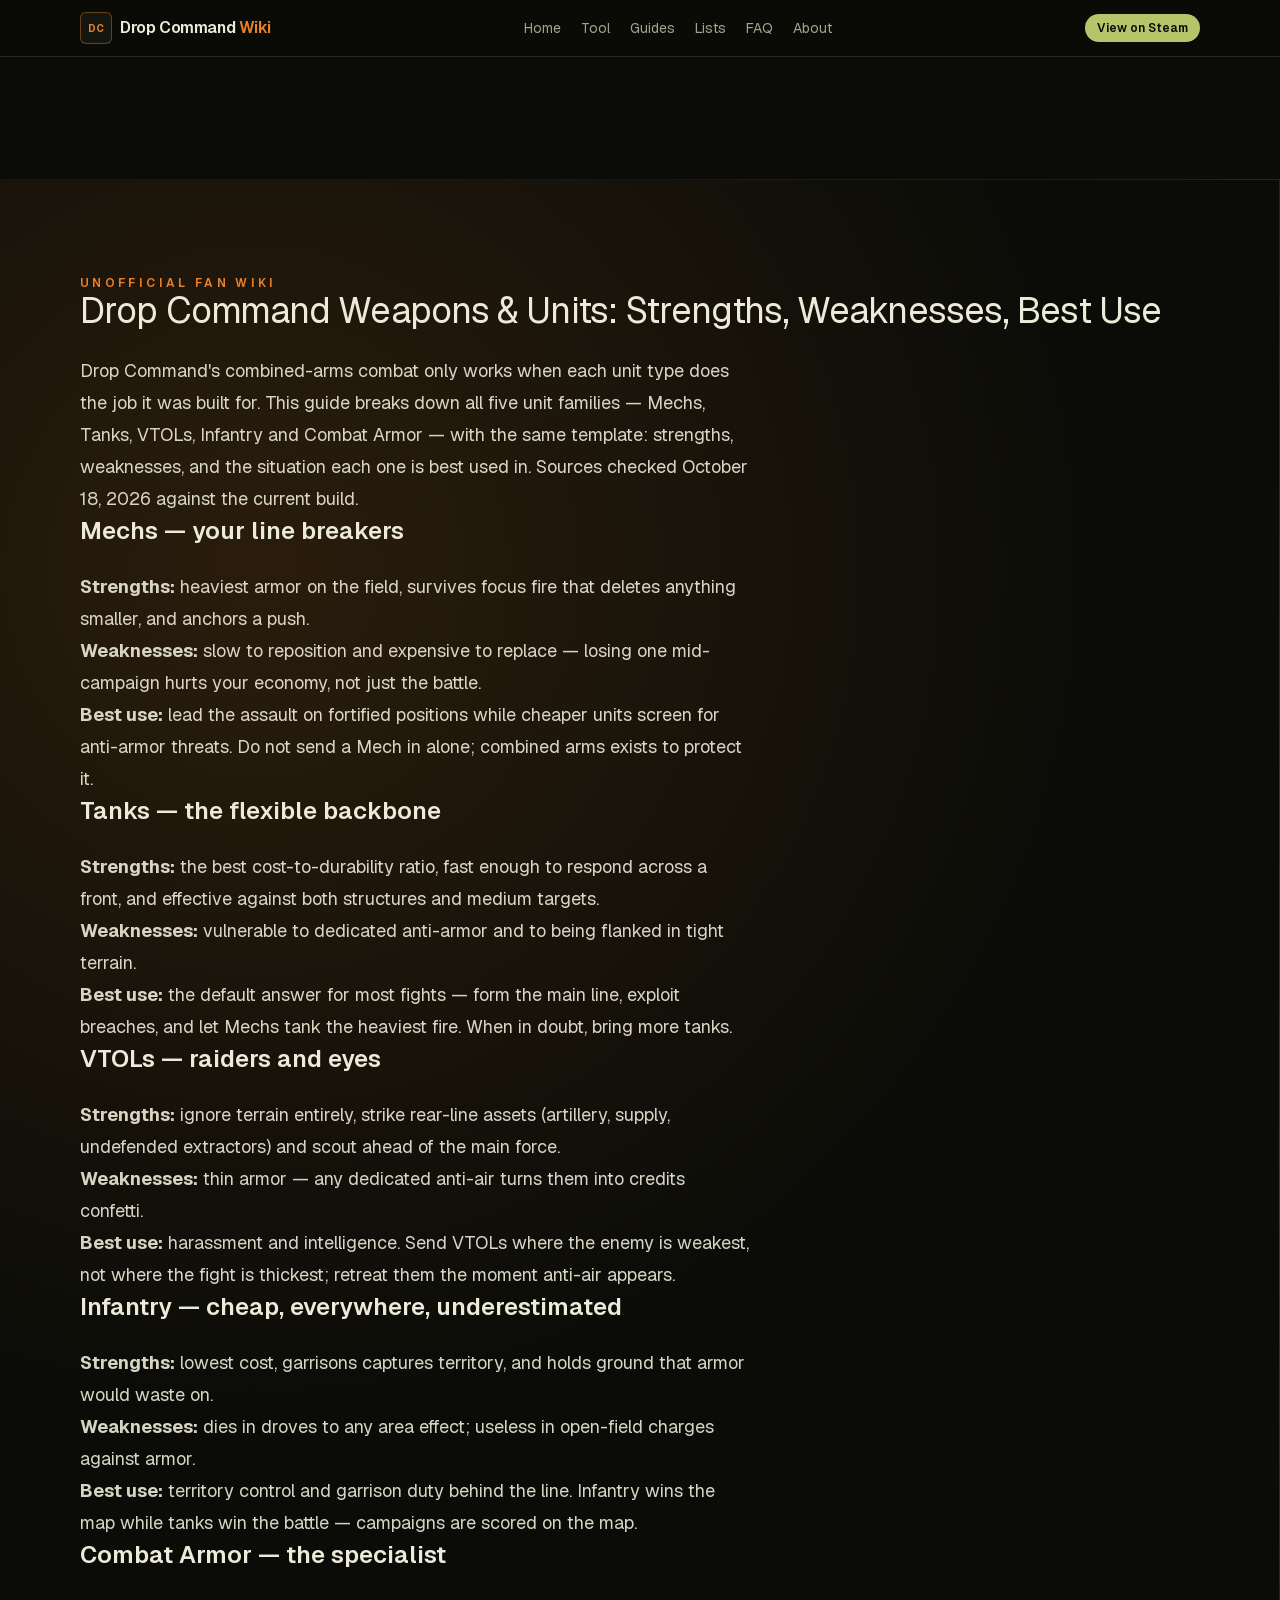
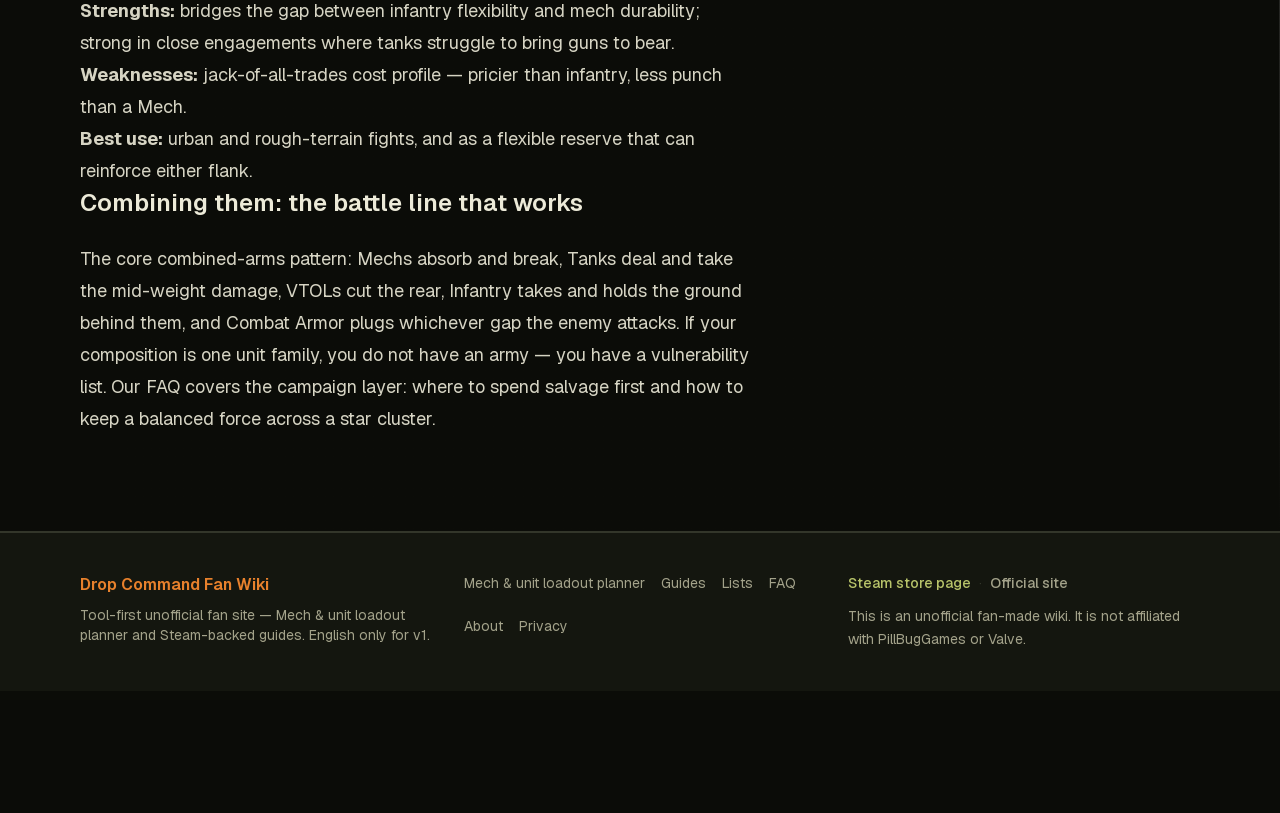
==== weapons/index.html @ bd2534fa "initial: drop-command mirror + weapons page (static)" ====
<!DOCTYPE html><html lang="en" class="h-full"><head><meta charSet="utf-8"/><meta name="viewport" content="width=device-width, initial-scale=1"/><link rel="preload" href="/_next/static/immutable/media/797e433ab948586e-s.p.1v5bejj26fx9h.woff2" as="font" crossorigin="" type="font/woff2"/><link rel="preload" href="/_next/static/immutable/media/caa3a2e1cccd8315-s.p.0zr6hhvz-h9nw.woff2" as="font" crossorigin="" type="font/woff2"/><link rel="preload" as="image" imageSrcSet="/_next/image?url=https%3A%2F%2Fshared.akamai.steamstatic.com%2Fstore_item_assets%2Fsteam%2Fapps%2F1944880%2Fa7492921225a86704117fc20c92f31fae1d875ef%2Fheader.jpg%3Ft%3D1789419360&amp;w=640&amp;q=75 640w, /_next/image?url=https%3A%2F%2Fshared.akamai.steamstatic.com%2Fstore_item_assets%2Fsteam%2Fapps%2F1944880%2Fa7492921225a86704117fc20c92f31fae1d875ef%2Fheader.jpg%3Ft%3D1789419360&amp;w=750&amp;q=75 750w, /_next/image?url=https%3A%2F%2Fshared.akamai.steamstatic.com%2Fstore_item_assets%2Fsteam%2Fapps%2F1944880%2Fa7492921225a86704117fc20c92f31fae1d875ef%2Fheader.jpg%3Ft%3D1789419360&amp;w=828&amp;q=75 828w, /_next/image?url=https%3A%2F%2Fshared.akamai.steamstatic.com%2Fstore_item_assets%2Fsteam%2Fapps%2F1944880%2Fa7492921225a86704117fc20c92f31fae1d875ef%2Fheader.jpg%3Ft%3D1789419360&amp;w=1080&amp;q=75 1080w, /_next/image?url=https%3A%2F%2Fshared.akamai.steamstatic.com%2Fstore_item_assets%2Fsteam%2Fapps%2F1944880%2Fa7492921225a86704117fc20c92f31fae1d875ef%2Fheader.jpg%3Ft%3D1789419360&amp;w=1200&amp;q=75 1200w, /_next/image?url=https%3A%2F%2Fshared.akamai.steamstatic.com%2Fstore_item_assets%2Fsteam%2Fapps%2F1944880%2Fa7492921225a86704117fc20c92f31fae1d875ef%2Fheader.jpg%3Ft%3D1789419360&amp;w=1920&amp;q=75 1920w, /_next/image?url=https%3A%2F%2Fshared.akamai.steamstatic.com%2Fstore_item_assets%2Fsteam%2Fapps%2F1944880%2Fa7492921225a86704117fc20c92f31fae1d875ef%2Fheader.jpg%3Ft%3D1789419360&amp;w=2048&amp;q=75 2048w, /_next/image?url=https%3A%2F%2Fshared.akamai.steamstatic.com%2Fstore_item_assets%2Fsteam%2Fapps%2F1944880%2Fa7492921225a86704117fc20c92f31fae1d875ef%2Fheader.jpg%3Ft%3D1789419360&amp;w=3840&amp;q=75 3840w" imageSizes="100vw"/><link rel="stylesheet" href="/_next/static/immutable/chunks/10unttn1u5t6s.css" data-precedence="next"/><link rel="preload" as="script" fetchPriority="low" href="/_next/static/immutable/chunks/36k8in9a291ok.js"/><script src="/_next/static/immutable/chunks/28fkf9f9btak4.js" async=""></script><script src="/_next/static/immutable/chunks/2z_6esng-0-mp.js" async=""></script><script src="/_next/static/immutable/chunks/3wc_kxht-4htf.js" async=""></script><script src="/_next/static/immutable/chunks/turbopack-399l263l2rpkt.js" async=""></script><script src="/_next/static/immutable/chunks/0tok2wnooz_xr.js" async=""></script><script src="/_next/static/immutable/chunks/41lvw_q2w23gr.js" async=""></script><link rel="preload" href="https://pl31544415.profitableratecpmnetwork.com/8068bdfd83549451b97f00c4b4402707/invoke.js" as="script"/><title>Drop Command Weapons & Units Guide — Strengths, Weaknesses, Best Use</title><meta name="description" content="Every unit type in Drop Command: Mechs, Tanks, VTOLs, Infantry and Combat Armor with strengths, weaknesses, best use, and how to combine them into a battle line."/><meta name="google-site-verification" content="CMEu9ebYVvHXLjZcv2qdXQnGfRRpmemTOIu9TAg2YTc"/><meta property="og:title" content="Drop Command Fan Wiki"/><meta property="og:description" content="Unofficial Drop Command fan tools — Mech &amp; unit loadout planner. English v1."/><meta property="og:url" content="https://drop-command-wiki.vercel.app"/><meta property="og:site_name" content="Drop Command Fan Wiki"/><meta property="og:type" content="website"/><meta name="twitter:card" content="summary"/><meta name="twitter:title" content="Drop Command Fan Wiki"/><meta name="twitter:description" content="Unofficial Drop Command fan tools — Mech &amp; unit loadout planner. English v1."/><link rel="icon" href="/favicon.svg"/><meta name="next-size-adjust" content=""/><script src="/_next/static/immutable/chunks/0c0hxoamwjsbw.js" noModule=""></script></head><body class="geist_a71539c9-module__T19VSG__variable geist_mono_8d43a2aa-module__8Li5zG__variable flex min-h-full flex-col antialiased"><div hidden=""><!--$--><!--/$--></div><header class="sticky top-0 z-40 border-b border-line/80 bg-background/85 backdrop-blur-md"><div class="mx-auto flex max-w-6xl items-center justify-between gap-3 px-4 py-3"><a class="flex items-center gap-2 text-foreground hover:text-signal" href="/"><span class="flex h-8 w-8 items-center justify-center rounded-md border border-signal/40 bg-panel text-[10px] font-bold text-signal">DC</span><span class="font-semibold tracking-tight">Drop Command <span class="text-signal">Wiki</span></span></a><nav class="hidden items-center gap-5 text-sm lg:flex"><a class="text-muted hover:text-signal" href="/">Home</a><a class="text-muted hover:text-signal" href="/tools/mech-unit-loadout">Tool</a><a class="text-muted hover:text-signal" href="/guides/getting-started">Guides</a><a class="text-muted hover:text-signal" href="/lists/unit-types">Lists</a><a class="text-muted hover:text-signal" href="/faq">FAQ</a><a class="text-muted hover:text-signal" href="/about">About</a></nav><div class="flex items-center gap-3"><a href="https://store.steampowered.com/app/1944880/" class="hidden rounded-full bg-accent px-3 py-1.5 text-xs font-semibold text-background hover:brightness-110 sm:inline-block" target="_blank" rel="noopener noreferrer">View on Steam</a><details class="relative lg:hidden"><summary class="cursor-pointer list-none rounded border border-line px-2 py-1 text-xs text-muted">Menu</summary><div class="absolute right-0 mt-2 w-52 rounded-lg border border-line bg-panel p-2 shadow-xl"><a class="block rounded px-2 py-1.5 text-sm text-foreground hover:bg-panel-2" href="/">Home</a><a class="block rounded px-2 py-1.5 text-sm text-foreground hover:bg-panel-2" href="/tools/mech-unit-loadout">Tool</a><a class="block rounded px-2 py-1.5 text-sm text-foreground hover:bg-panel-2" href="/guides/getting-started">Guides</a><a class="block rounded px-2 py-1.5 text-sm text-foreground hover:bg-panel-2" href="/lists/unit-types">Lists</a><a class="block rounded px-2 py-1.5 text-sm text-foreground hover:bg-panel-2" href="/faq">FAQ</a><a class="block rounded px-2 py-1.5 text-sm text-foreground hover:bg-panel-2" href="/about">About</a><a href="https://store.steampowered.com/app/1944880/" class="mt-1 block rounded px-2 py-1.5 text-sm text-signal" target="_blank" rel="noopener noreferrer">View on Steam</a></div></details></div></div></header>
<div id="container-8068bdfd83549451b97f00c4b4402707" aria-label="Advertisement" style="min-height:90px;margin:16px auto;max-width:728px"></div>
<script async data-cfasync="false" src="https://pl31544415.profitableratecpmnetwork.com/8068bdfd83549451b97f00c4b4402707/invoke.js"></script><main class="flex-1"><div><section class="relative overflow-hidden border-b border-line"><div class="pointer-events-none absolute inset-0" aria-hidden="true"><img alt="" decoding="async" data-nimg="fill" class="object-cover object-center opacity-45" style="position:absolute;height:100%;width:100%;left:0;top:0;right:0;bottom:0;color:transparent" sizes="100vw" srcSet="/_next/image?url=https%3A%2F%2Fshared.akamai.steamstatic.com%2Fstore_item_assets%2Fsteam%2Fapps%2F1944880%2Fa7492921225a86704117fc20c92f31fae1d875ef%2Fheader.jpg%3Ft%3D1789419360&amp;w=640&amp;q=75 640w, /_next/image?url=https%3A%2F%2Fshared.akamai.steamstatic.com%2Fstore_item_assets%2Fsteam%2Fapps%2F1944880%2Fa7492921225a86704117fc20c92f31fae1d875ef%2Fheader.jpg%3Ft%3D1789419360&amp;w=750&amp;q=75 750w, /_next/image?url=https%3A%2F%2Fshared.akamai.steamstatic.com%2Fstore_item_assets%2Fsteam%2Fapps%2F1944880%2Fa7492921225a86704117fc20c92f31fae1d875ef%2Fheader.jpg%3Ft%3D1789419360&amp;w=828&amp;q=75 828w, /_next/image?url=https%3A%2F%2Fshared.akamai.steamstatic.com%2Fstore_item_assets%2Fsteam%2Fapps%2F1944880%2Fa7492921225a86704117fc20c92f31fae1d875ef%2Fheader.jpg%3Ft%3D1789419360&amp;w=1080&amp;q=75 1080w, /_next/image?url=https%3A%2F%2Fshared.akamai.steamstatic.com%2Fstore_item_assets%2Fsteam%2Fapps%2F1944880%2Fa7492921225a86704117fc20c92f31fae1d875ef%2Fheader.jpg%3Ft%3D1789419360&amp;w=1200&amp;q=75 1200w, /_next/image?url=https%3A%2F%2Fshared.akamai.steamstatic.com%2Fstore_item_assets%2Fsteam%2Fapps%2F1944880%2Fa7492921225a86704117fc20c92f31fae1d875ef%2Fheader.jpg%3Ft%3D1789419360&amp;w=1920&amp;q=75 1920w, /_next/image?url=https%3A%2F%2Fshared.akamai.steamstatic.com%2Fstore_item_assets%2Fsteam%2Fapps%2F1944880%2Fa7492921225a86704117fc20c92f31fae1d875ef%2Fheader.jpg%3Ft%3D1789419360&amp;w=2048&amp;q=75 2048w, /_next/image?url=https%3A%2F%2Fshared.akamai.steamstatic.com%2Fstore_item_assets%2Fsteam%2Fapps%2F1944880%2Fa7492921225a86704117fc20c92f31fae1d875ef%2Fheader.jpg%3Ft%3D1789419360&amp;w=3840&amp;q=75 3840w" src="/_next/image?url=https%3A%2F%2Fshared.akamai.steamstatic.com%2Fstore_item_assets%2Fsteam%2Fapps%2F1944880%2Fa7492921225a86704117fc20c92f31fae1d875ef%2Fheader.jpg%3Ft%3D1789419360&amp;w=3840&amp;q=75"/><div class="absolute inset-0 bg-gradient-to-r from-background via-background/85 to-background/40"></div><div class="absolute inset-0 bg-gradient-to-t from-background via-transparent to-background/50"></div><div class="absolute inset-0 bg-[radial-gradient(circle_at_20%_20%,rgba(232,129,44,0.14),transparent_45%)]"></div></div><div class="relative mx-auto max-w-6xl px-4 py-16 sm:py-24"><p class="text-xs font-semibold uppercase tracking-[0.28em] text-signal">Unofficial fan wiki</p><h1 class="text-4xl font-extrabold tracking-tight text-foreground sm:text-5xl">Drop Command Weapons & Units: Strengths, Weaknesses, Best Use</h1>
<p class="mt-6 max-w-2xl text-lg leading-8 text-foreground/90">Drop Command's combined-arms combat only works when each unit type does the job it was built for. This guide breaks down all five unit families — Mechs, Tanks, VTOLs, Infantry and Combat Armor — with the same template: strengths, weaknesses, and the situation each one is best used in. Sources checked October 18, 2026 against the current build.</p>

<h2 class="text-2xl font-semibold">Mechs — your line breakers</h2>
<p class="mt-6 max-w-2xl text-lg leading-8 text-foreground/90"><strong>Strengths:</strong> heaviest armor on the field, survives focus fire that deletes anything smaller, and anchors a push.<br/><strong>Weaknesses:</strong> slow to reposition and expensive to replace — losing one mid-campaign hurts your economy, not just the battle.<br/><strong>Best use:</strong> lead the assault on fortified positions while cheaper units screen for anti-armor threats. Do not send a Mech in alone; combined arms exists to protect it.</p>

<h2 class="text-2xl font-semibold">Tanks — the flexible backbone</h2>
<p class="mt-6 max-w-2xl text-lg leading-8 text-foreground/90"><strong>Strengths:</strong> the best cost-to-durability ratio, fast enough to respond across a front, and effective against both structures and medium targets.<br/><strong>Weaknesses:</strong> vulnerable to dedicated anti-armor and to being flanked in tight terrain.<br/><strong>Best use:</strong> the default answer for most fights — form the main line, exploit breaches, and let Mechs tank the heaviest fire. When in doubt, bring more tanks.</p>

<h2 class="text-2xl font-semibold">VTOLs — raiders and eyes</h2>
<p class="mt-6 max-w-2xl text-lg leading-8 text-foreground/90"><strong>Strengths:</strong> ignore terrain entirely, strike rear-line assets (artillery, supply, undefended extractors) and scout ahead of the main force.<br/><strong>Weaknesses:</strong> thin armor — any dedicated anti-air turns them into credits confetti.<br/><strong>Best use:</strong> harassment and intelligence. Send VTOLs where the enemy is weakest, not where the fight is thickest; retreat them the moment anti-air appears.</p>

<h2 class="text-2xl font-semibold">Infantry — cheap, everywhere, underestimated</h2>
<p class="mt-6 max-w-2xl text-lg leading-8 text-foreground/90"><strong>Strengths:</strong> lowest cost, garrisons captures territory, and holds ground that armor would waste on.<br/><strong>Weaknesses:</strong> dies in droves to any area effect; useless in open-field charges against armor.<br/><strong>Best use:</strong> territory control and garrison duty behind the line. Infantry wins the map while tanks win the battle — campaigns are scored on the map.</p>

<h2 class="text-2xl font-semibold">Combat Armor — the specialist</h2>
<p class="mt-6 max-w-2xl text-lg leading-8 text-foreground/90"><strong>Strengths:</strong> bridges the gap between infantry flexibility and mech durability; strong in close engagements where tanks struggle to bring guns to bear.<br/><strong>Weaknesses:</strong> jack-of-all-trades cost profile — pricier than infantry, less punch than a Mech.<br/><strong>Best use:</strong> urban and rough-terrain fights, and as a flexible reserve that can reinforce either flank.</p>

<h2 class="text-2xl font-semibold">Combining them: the battle line that works</h2>
<p class="mt-6 max-w-2xl text-lg leading-8 text-foreground/90">The core combined-arms pattern: Mechs absorb and break, Tanks deal and take the mid-weight damage, VTOLs cut the rear, Infantry takes and holds the ground behind them, and Combat Armor plugs whichever gap the enemy attacks. If your composition is one unit family, you do not have an army — you have a vulnerability list. Our <a href="/faq.html" class="underline">FAQ</a> covers the campaign layer: where to spend salvage first and how to keep a balanced force across a star cluster.</p></main><footer class="mt-auto border-t border-line bg-panel"><div class="mx-auto grid max-w-6xl gap-8 px-4 py-10 md:grid-cols-3"><div><p class="font-semibold text-signal">Drop Command Fan Wiki</p><p class="mt-2 text-sm text-muted">Tool-first unofficial fan site — Mech &amp; unit loadout planner and Steam-backed guides. English only for v1.</p></div><nav class="flex flex-wrap gap-x-4 gap-y-2 text-sm"><a class="text-muted hover:text-signal" href="/tools/mech-unit-loadout">Mech &amp; unit loadout planner</a><a class="text-muted hover:text-signal" href="/guides/getting-started">Guides</a><a class="text-muted hover:text-signal" href="/lists/unit-types">Lists</a><a class="text-muted hover:text-signal" href="/faq">FAQ</a><a class="text-muted hover:text-signal" href="/about">About</a><a class="text-muted hover:text-signal" href="/privacy">Privacy</a></nav><div class="text-sm text-muted"><a href="https://store.steampowered.com/app/1944880/" class="font-medium text-accent hover:brightness-110" target="_blank" rel="noopener noreferrer">Steam store page</a><span class="mx-2 text-line">·</span><a href="https://store.steampowered.com/app/1944880/" class="font-medium text-muted hover:text-signal" target="_blank" rel="noopener noreferrer">Official site</a><p class="mt-3 leading-relaxed">This is an unofficial fan-made wiki. It is not affiliated with PillBugGames or Valve.</p></div></div></footer><p class="sr-only">This is an unofficial fan-made wiki. It is not affiliated with PillBugGames or Valve.</p><script src="/_next/static/immutable/chunks/36k8in9a291ok.js" id="_R_" async=""></script><script>(self.__next_f=self.__next_f||[]).push([0])</script><script>self.__next_f.push([1,"1:\"$Sreact.fragment\"
2:I[22016,[\"/_next/static/immutable/chunks/0tok2wnooz_xr.js\",\"/_next/static/immutable/chunks/41lvw_q2w23gr.js\"],\"\"]
3:I[39756,[\"/_next/static/immutable/chunks/0tok2wnooz_xr.js\"],\"default\"]
4:I[37457,[\"/_next/static/immutable/chunks/0tok2wnooz_xr.js\"],\"default\"]
a:I[68027,[\"/_next/static/immutable/chunks/0tok2wnooz_xr.js\"],\"default\",1]
:HL[\"/_next/static/immutable/chunks/10unttn1u5t6s.css\",\"style\"]
:HL[\"/_next/static/immutable/media/797e433ab948586e-s.p.1v5bejj26fx9h.woff2\",\"font\",{\"crossOrigin\":\"\",\"type\":\"font/woff2\"}]
:HL[\"/_next/static/immutable/media/caa3a2e1cccd8315-s.p.0zr6hhvz-h9nw.woff2\",\"font\",{\"crossOrigin\":\"\",\"type\":\"font/woff2\"}]
0:{\"P\":null,\"c\":[\"\",\"\"],\"q\":\"\",\"i\":false,\"f\":[[[\"\",{\"children\":[\"__PAGE__\",{},\"$undefined\",\"$undefined\",4608]},\"$undefined\",\"$undefined\",4624],[[\"$\",\"$1\",\"c\",{\"children\":[[[\"$\",\"link\",\"0\",{\"rel\":\"stylesheet\",\"href\":\"/_next/static/immutable/chunks/10unttn1u5t6s.css\",\"precedence\":\"next\",\"crossOrigin\":\"$undefined\",\"nonce\":\"$undefined\"}],[\"$\",\"script\",\"script-0\",{\"src\":\"/_next/static/immutable/chunks/0tok2wnooz_xr.js\",\"async\":true,\"nonce\":\"$undefined\"}]],[\"$\",\"html\",null,{\"lang\":\"en\",\"suppressHydrationWarning\":true,\"className\":\"h-full\",\"children\":[\"$\",\"body\",null,{\"className\":\"geist_a71539c9-module__T19VSG__variable geist_mono_8d43a2aa-module__8Li5zG__variable flex min-h-full flex-col antialiased\",\"children\":[[\"$\",\"header\",null,{\"className\":\"sticky top-0 z-40 border-b border-line/80 bg-background/85 backdrop-blur-md\",\"children\":[\"$\",\"div\",null,{\"className\":\"mx-auto flex max-w-6xl items-center justify-between gap-3 px-4 py-3\",\"children\":[[\"$\",\"$L2\",null,{\"href\":\"/\",\"className\":\"flex items-center gap-2 text-foreground hover:text-signal\",\"children\":[[\"$\",\"span\",null,{\"className\":\"flex h-8 w-8 items-center justify-center rounded-md border border-signal/40 bg-panel text-[10px] font-bold text-signal\",\"children\":\"DC\"}],[\"$\",\"span\",null,{\"className\":\"font-semibold tracking-tight\",\"children\":[\"Drop Command \",[\"$\",\"span\",null,{\"className\":\"text-signal\",\"children\":\"Wiki\"}]]}]]}],[\"$\",\"nav\",null,{\"className\":\"hidden items-center gap-5 text-sm lg:flex\",\"children\":[[\"$\",\"$L2\",\"/\",{\"href\":\"/\",\"className\":\"text-muted hover:text-signal\",\"children\":\"Home\"}],[\"$\",\"$L2\",\"/tools/mech-unit-loadout\",{\"href\":\"/tools/mech-unit-loadout\",\"className\":\"text-muted hover:text-signal\",\"children\":\"Tool\"}],[\"$\",\"$L2\",\"/guides/getting-started\",{\"href\":\"/guides/getting-started\",\"className\":\"text-muted hover:text-signal\",\"children\":\"Guides\"}],[\"$\",\"$L2\",\"/lists/unit-types\",{\"href\":\"/lists/unit-types\",\"className\":\"text-muted hover:text-signal\",\"children\":\"Lists\"}],[\"$\",\"$L2\",\"/faq\",{\"href\":\"/faq\",\"className\":\"text-muted hover:text-signal\",\"children\":\"FAQ\"}],[\"$\",\"$L2\",\"/about\",{\"href\":\"/about\",\"className\":\"text-muted hover:text-signal\",\"children\":\"About\"}]]}],[\"$\",\"div\",null,{\"className\":\"flex items-center gap-3\",\"children\":[[\"$\",\"a\",null,{\"href\":\"https://store.steampowered.com/app/1944880/\",\"className\":\"hidden rounded-full bg-accent px-3 py-1.5 text-xs font-semibold text-background hover:brightness-110 sm:inline-block\",\"target\":\"_blank\",\"rel\":\"noopener noreferrer\",\"children\":\"View on Steam\"}],[\"$\",\"details\",null,{\"className\":\"relative lg:hidden\",\"children\":[[\"$\",\"summary\",null,{\"className\":\"cursor-pointer list-none rounded border border-line px-2 py-1 text-xs text-muted\",\"children\":\"Menu\"}],[\"$\",\"div\",null,{\"className\":\"absolute right-0 mt-2 w-52 rounded-lg border border-line bg-panel p-2 shadow-xl\",\"children\":[[[\"$\",\"$L2\",\"/\",{\"href\":\"/\",\"className\":\"block rounded px-2 py-1.5 text-sm text-foreground hover:bg-panel-2\",\"children\":\"Home\"}],[\"$\",\"$L2\",\"/tools/mech-unit-loadout\",{\"href\":\"/tools/mech-unit-loadout\",\"className\":\"block rounded px-2 py-1.5 text-sm text-foreground hover:bg-panel-2\",\"children\":\"Tool\"}],[\"$\",\"$L2\",\"/guides/getting-started\",{\"href\":\"/guides/getting-started\",\"className\":\"block rounded px-2 py-1.5 text-sm text-foreground hover:bg-panel-2\",\"children\":\"Guides\"}],[\"$\",\"$L2\",\"/lists/unit-types\",{\"href\":\"/lists/unit-types\",\"className\":\"block rounded px-2 py-1.5 text-sm text-foreground hover:bg-panel-2\",\"children\":\"Lists\"}],[\"$\",\"$L2\",\"/faq\",{\"href\":\"/faq\",\"className\":\"block rounded px-2 py-1.5 text-sm text-foreground hover:bg-panel-2\",\"children\":\"FAQ\"}],[\"$\",\"$L2\",\"/about\",{\"href\":\"/about\",\"className\":\"block rounded px-2 py-1.5 text-sm text-foreground hover:bg-panel-2\",\"children\":\"About\"}]],[\"$\",\"a\",null,{\"href\":\"https://store.steampowered.com/app/1944880/\",\"className\":\"mt-1 block rounded px-2 py-1.5 text-sm text-signal\",\"target\":\"_blank\",\"rel\":\"noopener noreferrer\",\"children\":\"View on Steam\"}]]}]]}]]}]]}]}],[\"$\",\"main\",null,{\"className\":\"flex-1\",\"children\":[\"$\",\"$L3\",null,{\"parallelRouterKey\":\"children\",\"error\":\"$undefined\",\"errorStyles\":\"$undefined\",\"errorScripts\":\"$undefined\",\"template\":[\"$\",\"$L4\",null,{}],\"templateStyles\":\"$undefined\",\"templateScripts\":\"$undefined\",\"notFound\":[[[\"$\",\"title\",null,{\"children\":\"404: This page could not be found.\"}],[\"$\",\"div\",null,{\"style\":{\"fontFamily\":\"system-ui,\\"Segoe UI\\",Roboto,Helvetica,Arial,sans-serif,\\"Apple Color Emoji\\",\\"Segoe UI Emoji\\"\",\"height\":\"100vh\",\"textAlign\":\"center\",\"display\":\"flex\",\"flexDirection\":\"column\",\"alignItems\":\"center\",\"justifyContent\":\"center\"},\"children\":\"$L5\"}]],[]],\"forbidden\":\"$undefined\",\"unauthorized\":\"$undefined\"}]}],\"$L6\",\"$L7\"]}]}]]}],{\"children\":[\"$L8\",{},null,false,null]},null,false,null],\"$L9\",false]],\"m\":\"$undefined\",\"G\":[\"$a\",[\"$Lb\"]],\"S\":true,\"h\":null,\"r\":\"$undefined\",\"s\":\"$undefined\",\"a\":\"$undefined\",\"l\":\"$undefined\",\"p\":\"$undefined\",\"d\":\"$undefined\",\"b\":\"c3e0gd_QromzbcbpCqOkg\"}
c:I[5500,[\"/_next/static/immutable/chunks/0tok2wnooz_xr.js\",\"/_next/static/immutable/chunks/41lvw_q2w23gr.js\"],\"Image\"]
14:I[97367,[\"/_next/static/immutable/chunks/0tok2wnooz_xr.js\"],\"ViewportBoundary\"]
16:I[97367,[\"/_next/static/immutable/chunks/0tok2wnooz_xr.js\"],\"MetadataBoundary\"]
17:\"$Sreact.suspense\"
5:[\"$\",\"div\",null,{\"children\":[[\"$\",\"style\",null,{\"dangerouslySetInnerHTML\":{\"__html\":\"body{color:#000;background:#fff;margin:0}.next-error-h1{border-right:1px solid rgba(0,0,0,.3)}@media (prefers-color-scheme:dark){body{color:#fff;background:#000}.next-error-h1{border-right:1px solid rgba(255,255,255,.3)}}\"}}],[\"$\",\"h1\",null,{\"className\":\"next-error-h1\",\"style\":{\"display\":\"inline-block\",\"margin\":\"0 20px 0 0\",\"padding\":\"0 23px 0 0\",\"fontSize\":24,\"fontWeight\":500,\"verticalAlign\":\"top\",\"lineHeight\":\"49px\"},\"children\":404}],[\"$\",\"div\",null,{\"style\":{\"display\":\"inline-block\"},\"children\":[\"$\",\"h2\",null,{\"style\":{\"fontSize\":14,\"fontWeight\":400,\"lineHeight\":\"49px\",\"margin\":0},\"children\":\"This page could not be found.\"}]}]]}]
6:[\"$\",\"footer\",null,{\"className\":\"mt-auto border-t border-line bg-panel\",\"children\":[\"$\",\"div\",null,{\"className\":\"mx-auto grid max-w-6xl gap-8 px-4 py-10 md:grid-cols-3\",\"children\":[[\"$\",\"div\",null,{\"children\":[[\"$\",\"p\",null,{\"className\":\"font-semibold text-signal\",\"children\":\"Drop Command Fan Wiki\"}],[\"$\",\"p\",null,{\"className\":\"mt-2 text-sm text-muted\",\"children\":\"Tool-first unofficial fan site — Mech & unit loadout planner and Steam-backed guides. English only for v1.\"}]]}],[\"$\",\"nav\",null,{\"className\":\"flex flex-wrap gap-x-4 gap-y-2 text-sm\",\"children\":[[\"$\",\"$L2\",\"/tools/mech-unit-loadout\",{\"href\":\"/tools/mech-unit-loadout\",\"className\":\"text-muted hover:text-signal\",\"children\":\"Mech & unit loadout planner\"}],[\"$\",\"$L2\",\"/guides/getting-started\",{\"href\":\"/guides/getting-started\",\"className\":\"text-muted hover:text-signal\",\"children\":\"Guides\"}],[\"$\",\"$L2\",\"/lists/unit-types\",{\"href\":\"/lists/unit-types\",\"className\":\"text-muted hover:text-signal\",\"children\":\"Lists\"}],[\"$\",\"$L2\",\"/faq\",{\"href\":\"/faq\",\"className\":\"text-muted hover:text-signal\",\"children\":\"FAQ\"}],[\"$\",\"$L2\",\"/about\",{\"href\":\"/about\",\"className\":\"text-muted hover:text-signal\",\"children\":\"About\"}],[\"$\",\"$L2\",\"/privacy\",{\"href\":\"/privacy\",\"className\":\"text-muted hover:text-signal\",\"children\":\"Privacy\"}]]}],[\"$\",\"div\",null,{\"className\":\"text-sm text-muted\",\"children\":[[\"$\",\"a\",null,{\"href\":\"https://store.steampowered.com/app/1944880/\",\"className\":\"font-medium text-accent hover:brightness-110\",\"target\":\"_blank\",\"rel\":\"noopener noreferrer\",\"children\":\"Steam store page\"}],[\"$\",\"span\",null,{\"className\":\"mx-2 text-line\",\"children\":\"·\"}],[\"$\",\"a\",null,{\"href\":\"https://store.steampowered.com/app/1944880/\",\"className\":\"font-medium text-muted hover:text-signal\",\"target\":\"_blank\",\"rel\":\"noopener noreferrer\",\"children\":\"Official site\"}],[\"$\",\"p\",null,{\"className\":\"mt-3 leading-relaxed\",\"children\":\"This is an unofficial fan-made wiki. It is not affiliated with PillBugGames or Valve.\"}]]}]]}]}]
7:[\"$\",\"p\",null,{\"className\":\"sr-only\",\"children\":\"This is an unofficial fan-made wiki. It is not affiliated with PillBugGames or Valve.\"}]
8:[\"$\",\"$1\",\"c\",{\"children\":[[\"$\",\"div\",null,{\"children\":[[\"$\",\"section\",null,{\"className\":\"relative overflow-hidden border-b border-line\",\"children\":[[\"$\",\"div\",null,{\"className\":\"pointer-events-none absolute inset-0\",\"aria-hidden\":\"true\",\"children\":[[\"$\",\"$Lc\",null,{\"src\":\"https://shared.akamai.steamstatic.com/store_item_assets/steam/apps/1944880/a7492921225a86704117fc20c92f31fae1d875ef/header.jpg?t=1789419360\",\"alt\":\"\",\"fill\":true,\"priority\":true,\"className\":\"object-cover object-center opacity-45\",\"sizes\":\"100vw\"}],[\"$\",\"div\",null,{\"className\":\"absolute inset-0 bg-gradient-to-r from-background via-background/85 to-background/40\"}],[\"$\",\"div\",null,{\"className\":\"absolute inset-0 bg-gradient-to-t from-background via-transparent to-background/50\"}],[\"$\",\"div\",null,{\"className\":\"absolute inset-0 bg-[radial-gradient(circle_at_20%_20%,rgba(232,129,44,0.14),transparent_45%)]\"}]]}],[\"$\",\"div\",null,{\"className\":\"relative mx-auto max-w-6xl px-4 py-16 sm:py-24\",\"children\":[[\"$\",\"p\",null,{\"className\":\"text-xs font-semibold uppercase tracking-[0.28em] text-signal\",\"children\":\"Unofficial fan wiki\"}],[\"$\",\"h1\",null,{\"className\":\"mt-3 text-4xl font-bold tracking-tight text-foreground sm:text-6xl lg:text-7xl\",\"children\":\"Drop Command\"}],[\"$\",\"p\",null,{\"className\":\"mt-6 max-w-2xl text-lg leading-8 text-foreground/90\",\"children\":\"'90s Mech combat at a grand scale! Build an empire across the stars. Pilot Mechs, Tanks, Infantry and Aircraft in combined arms combat on many worlds across the star cluster. Rise to command entire battalions throughout a sandbox campaign.\"}],[\"$\",\"p\",null,{\"className\":\"mt-4 max-w-2xl leading-7 text-muted\",\"children\":\"Tool-first fan site: Mech & unit loadout planner first, Steam-backed guides second. Not a Fandom mirror — Unknown where unpublished.\"}],[\"$\",\"dl\",null,{\"className\":\"mt-8 grid grid-cols-2 gap-3 sm:grid-cols-4\",\"children\":[[\"$\",\"div\",\"Steam release\",{\"className\":\"rounded-lg border border-line/80 bg-panel/80 px-3 py-3 backdrop-blur\",\"children\":[[\"$\",\"dt\",null,{\"className\":\"text-[10px] uppercase tracking-wide text-signal\",\"children\":\"Steam release\"}],[\"$\",\"dd\",null,{\"className\":\"mt-1 text-sm font-medium\",\"children\":\"Sep 28, 2026\"}]]}],[\"$\",\"div\",\"Status (Steam)\",{\"className\":\"rounded-lg border border-line/80 bg-panel/80 px-3 py-3 backdrop-blur\",\"children\":[[\"$\",\"dt\",null,{\"className\":\"text-[10px] uppercase tracking-wide text-signal\",\"children\":\"Status (Steam)\"}],[\"$\",\"dd\",null,{\"className\":\"mt-1 text-sm font-medium\",\"children\":\"Released\"}]]}],[\"$\",\"div\",\"Price (Steam US)\",{\"className\":\"rounded-lg border border-line/80 bg-panel/80 px-3 py-3 backdrop-blur\",\"children\":[[\"$\",\"dt\",null,{\"className\":\"text-[10px] uppercase tracking-wide text-signal\",\"children\":\"Price (Steam US)\"}],[\"$\",\"dd\",null,{\"className\":\"mt-1 text-sm font-medium\",\"children\":\"$$22.99 USD (intro offer $19.54, −15%, until October 11)\"}]]}],[\"$\",\"div\",\"Developer\",{\"className\":\"rounded-lg border border-line/80 bg-panel/80 px-3 py-3 backdrop-blur\",\"children\":[[\"$\",\"dt\",null,{\"className\":\"text-[10px] uppercase tracking-wide text-signal\",\"children\":\"Developer\"}],[\"$\",\"dd\",null,{\"className\":\"mt-1 text-sm font-medium\",\"children\":\"PillBugGames\"}]]}]]}],[\"$\",\"div\",null,{\"className\":\"mt-8 flex flex-wrap gap-3\",\"children\":[[\"$\",\"$L2\",null,{\"href\":\"/tools/mech-unit-loadout\",\"className\":\"rounded-full bg-signal px-6 py-3 text-sm font-semibold text-background hover:brightness-110 sm:text-base\",\"children\":\"Open Mech & unit loadout planner\"}],[\"$\",\"a\",null,{\"href\":\"https://store.steampowered.com/app/1944880/\",\"className\":\"rounded-full bg-accent px-5 py-2.5 text-sm font-semibold text-background hover:brightness-110\",\"target\":\"_blank\",\"rel\":\"noopener noreferrer\",\"children\":\"View on Steam\"}],[\"$\",\"$L2\",null,{\"href\":\"/guides/getting-started\",\"className\":\"rounded-full border border-signal px-5 py-2.5 text-sm font-semibold text-signal hover:bg-panel/80\",\"children\":\"Getting started\"}]]}]]}]]}],\"$Ld\",\"$Le\",\"$Lf\",\"$L10\",\"$L11\"]}],[\"$L12\"],\"$L13\"]}]
9:[\"$\",\"$1\",\"h\",{\"children\":[null,[\"$\",\"$L14\",null,{\"children\":\"$L15\"}],[\"$\",\"div\",null,{\"hidden\":true,\"children\":[\"$\",\"$L16\",null,{\"children\":[\"$\",\"$17\",null,{\"name\":\"Next.Metadata\",\"children\":\"$L18\"}]}]}],[\"$\",\"meta\",null,{\"name\":\"next-size-adjust\",\"content\":\"\"}]]}]
b:[\"$\",\"link\",\"0\",{\"rel\":\"stylesheet\",\"href\":\"/_next/static/immutable/chunks/10unttn1u5t6s.css\",\"precedence\":\"next\",\"crossOrigin\":\"$undefined\",\"nonce\":\"$undefined\"}]
19:I[97733,[\"/_next/static/immutable/chunks/0tok2wnooz_xr.js\",\"/_next/static/immutable/chunks/41lvw_q2w23gr.js\"],\"AdsterraNative\"]
1f:I[97367,[\"/_next/static/immutable/chunks/0tok2wnooz_xr.js\"],\"OutletBoundary\"]
d:[\"$\",\"$L19\",null,{\"className\":\"px-4\"}]
e:[\"$\",\"section\",null,{\"className\":\"border-y border-line bg-panel-2/40\",\"children\":[\"$\",\"div\",null,{\"className\":\"mx-auto max-w-6xl px-4 py-14\",\"children\":[[\"$\",\"h2\",null,{\"className\":\"text-2xl font-semibold\",\"children\":\"Start here — tasks\"}],[\"$\",\"div\",null,{\"className\":\"mt-6 grid gap-4 sm:grid-cols-2 lg:grid-cols-3\",\"children\":[[\"$\",\"$L2\",\"/tools/mech-unit-loadout\",{\"href\":\"/tools/mech-unit-loadout\",\"className\":\"group overflow-hidden rounded-xl border bg-panel transition hover:border-signal/60 hover:shadow-[0_0_30px_rgba(232,129,44,0.08)] border-signal/50 sm:col-span-2 lg:col-span-1\",\"children\":[[\"$\",\"div\",null,{\"className\":\"relative h-36 overflow-hidden\",\"children\":[[\"$\",\"$Lc\",null,{\"src\":\"https://shared.akamai.steamstatic.com/store_item_assets/steam/apps/1944880/c4fd86e34650827eb1c9e9f5266608456a8c261f/ss_c4fd86e34650827eb1c9e9f5266608456a8c261f.1920x1080.jpg?t=1789419360\",\"alt\":\"\",\"fill\":true,\"className\":\"object-cover transition duration-500 group-hover:scale-105\",\"sizes\":\"(max-width: 640px) 100vw, 33vw\"}],[\"$\",\"div\",null,{\"className\":\"absolute inset-0 bg-gradient-to-t from-panel via-panel/20 to-transparent\"}]]}],[\"$\",\"div\",null,{\"className\":\"p-5\",\"children\":[[\"$\",\"p\",null,{\"className\":\"text-[10px] font-semibold uppercase tracking-wide text-signal\",\"children\":\"Primary tool\"}],[\"$\",\"h3\",null,{\"className\":\"mt-1 text-lg font-semibold text-signal\",\"children\":\"Mech & unit loadout planner\"}],[\"$\",\"p\",null,{\"className\":\"mt-2 text-sm leading-6 text-muted\",\"children\":\"Choose your unit, refit focus and squad support, set pilot approach and campaign goal, and share the loadout by URL.\"}]]}]]}],[\"$\",\"$L2\",\"/guides/getting-started\",{\"href\":\"/guides/getting-started\",\"className\":\"group overflow-hidden rounded-xl border bg-panel transition hover:border-signal/60 hover:shadow-[0_0_30px_rgba(232,129,44,0.08)] border-line\",\"children\":[[\"$\",\"div\",null,{\"className\":\"relative h-36 overflow-hidden\",\"children\":[[\"$\",\"$Lc\",null,{\"src\":\"https://shared.akamai.steamstatic.com/store_item_assets/steam/apps/1944880/362859f5a90cedd5debd564a555fafa9fb35f387/ss_362859f5a90cedd5debd564a555fafa9fb35f387.1920x1080.jpg?t=1789419360\",\"alt\":\"\",\"fill\":true,\"className\":\"object-cover transition duration-500 group-hover:scale-105\",\"sizes\":\"(max-width: 640px) 100vw, 33vw\"}],[\"$\",\"div\",null,{\"className\":\"absolute inset-0 bg-gradient-to-t from-panel via-panel/20 to-transparent\"}]]}],[\"$\",\"div\",null,{\"className\":\"p-5\",\"children\":[null,[\"$\",\"h3\",null,{\"className\":\"mt-1 text-lg font-semibold text-signal\",\"children\":\"Getting started\"}],[\"$\",\"p\",null,{\"className\":\"mt-2 text-sm leading-6 text-muted\",\"children\":\"Drop in alone, with a squad, or as an army commander.\"}]]}]]}],[\"$\",\"$L2\",\"/guides/mech-refit\",{\"href\":\"/guides/mech-refit\",\"className\":\"group overflow-hidden rounded-xl border bg-panel transition hover:border-signal/60 hover:shadow-[0_0_30px_rgba(232,129,44,0.08)] border-line\",\"children\":[[\"$\",\"div\",null,{\"className\":\"relative h-36 overflow-hidden\",\"children\":[[\"$\",\"$Lc\",null,{\"src\":\"https://shared.akamai.steamstatic.com/store_item_assets/steam/apps/1944880/dc3cfbd33cff563b5ada12a91abe12c849953e96/ss_dc3cfbd33cff563b5ada12a91abe12c849953e96.1920x1080.jpg?t=1789419360\",\"alt\":\"\",\"fill\":true,\"className\":\"object-cover transition duration-500 group-hover:scale-105\",\"sizes\":\"(max-width: 640px) 100vw, 33vw\"}],[\"$\",\"div\",null,{\"className\":\"absolute inset-0 bg-gradient-to-t from-panel via-panel/20 to-transparent\"}]]}],[\"$\",\"div\",null,{\"className\":\"p-5\",\"children\":[null,[\"$\",\"h3\",null,{\"className\":\"mt-1 text-lg font-semibold text-signal\",\"children\":\"Mech refit\"}],[\"$\",\"p\",null,{\"className\":\"mt-2 text-sm leading-6 text-muted\",\"children\":\"Modify your Mech, Tank, VTOL or Battle Armour for the mission.\"}]]}]]}],[\"$\",\"$L2\",\"/lists/unit-types\",{\"href\":\"/lists/unit-types\",\"className\":\"group overflow-hidden rounded-xl border bg-panel transition hover:border-signal/60 hover:shadow-[0_0_30px_rgba(232,129,44,0.08)] border-line\",\"children\":[\"$L1a\",\"$L1b\"]}],\"$L1c\",\"$L1d\"]}]]}]}]
f:[\"$\",\"section\",null,{\"className\":\"mx-auto max-w-6xl px-4 py-14\",\"children\":[[\"$\",\"h2\",null,{\"className\":\"text-2xl font-semibold\",\"children\":\"Evidence (Steam / official)\"}],[\"$\",\"ul\",null,{\"className\":\"mt-6 space-y-3\",\"children\":[[\"$\",\"li\",\"Drop Command by PillBugGames (developer and publisher) — Steam app 1944880, released Sep 28, 2026.\",{\"className\":\"flex gap-3 rounded-lg border border-line bg-panel px-4 py-3 text-sm leading-6 text-foreground/90\",\"children\":[[\"$\",\"span\",null,{\"className\":\"mt-1.5 h-1.5 w-1.5 shrink-0 rounded-full bg-signal\"}],\"Drop Command by PillBugGames (developer and publisher) — Steam app 1944880, released Sep 28, 2026.\"]}],[\"$\",\"li\",\"'90s Mech combat at a grand scale! Build an empire across the stars. Pilot Mechs, Tanks, Infantry and Aircraft in combined arms combat on many worlds across the star cluster. Rise to command entire battalions throughout a sandbox campaign.\",{\"className\":\"flex gap-3 rounded-lg border border-line bg-panel px-4 py-3 text-sm leading-6 text-foreground/90\",\"children\":[[\"$\",\"span\",null,{\"className\":\"mt-1.5 h-1.5 w-1.5 shrink-0 rounded-full bg-signal\"}],\"'90s Mech combat at a grand scale! Build an empire across the stars. Pilot Mechs, Tanks, Infantry and Aircraft in combined arms combat on many worlds across the star cluster. Rise to command entire battalions throughout a sandbox campaign.\"]}],[\"$\",\"li\",\"Steam: pilot any unit under your command in combined arms combat.\",{\"className\":\"flex gap-3 rounded-lg border border-line bg-panel px-4 py-3 text-sm leading-6 text-foreground/90\",\"children\":[[\"$\",\"span\",null,{\"className\":\"mt-1.5 h-1.5 w-1.5 shrink-0 rounded-full bg-signal\"}],\"Steam: pilot any unit under your command in combined arms combat.\"]}],[\"$\",\"li\",\"Steam: procedural sandbox campaign with logistics, diplomacy and rival factions.\",{\"className\":\"flex gap-3 rounded-lg border border-line bg-panel px-4 py-3 text-sm leading-6 text-foreground/90\",\"children\":[[\"$\",\"span\",null,{\"className\":\"mt-1.5 h-1.5 w-1.5 shrink-0 rounded-full bg-signal\"}],\"Steam: procedural sandbox campaign with logistics, diplomacy and rival factions.\"]}],[\"$\",\"li\",\"Steam: a free demo is on the store page; Windows only.\",{\"className\":\"flex gap-3 rounded-lg border border-line bg-panel px-4 py-3 text-sm leading-6 text-foreground/90\",\"children\":[[\"$\",\"span\",null,{\"className\":\"mt-1.5 h-1.5 w-1.5 shrink-0 rounded-full bg-signal\"}],\"Steam: a free demo is on the store page; Windows only.\"]}],[\"$\",\"li\",\"Main tool: mech and unit loadout planner with a shareable URL. Unknown where Steam does not say.\",{\"className\":\"flex gap-3 rounded-lg border border-line bg-panel px-4 py-3 text-sm leading-6 text-foreground/90\",\"children\":[[\"$\",\"span\",null,{\"className\":\"mt-1.5 h-1.5 w-1.5 shrink-0 rounded-full bg-signal\"}],\"Main tool: mech and unit loadout planner with a shareable URL. Unknown where Steam does not say.\"]}]]}]]}]
10:[\"$\",\"section\",null,{\"className\":\"mx-auto max-w-6xl px-4 py-14\",\"children\":[[\"$\",\"h2\",null,{\"className\":\"text-2xl font-semibold\",\"children\":\"Screenshots\"}],[\"$\",\"p\",null,{\"className\":\"mt-2 text-sm text-muted\",\"children\":\"Official Steam store screenshots (CDN).\"}],[\"$\",\"div\",null,{\"className\":\"mt-6 grid gap-3 sm:grid-cols-2 lg:grid-cols-3\",\"children\":[[\"$\",\"div\",\"https://shared.akamai.steamstatic.com/store_item_assets/steam/apps/1944880/c4fd86e34650827eb1c9e9f5266608456a8c261f/ss_c4fd86e34650827eb1c9e9f5266608456a8c261f.1920x1080.jpg?t=17894193600\",{\"className\":\"relative aspect-video overflow-hidden rounded-xl border border-line bg-panel\",\"children\":[\"$\",\"$Lc\",null,{\"src\":\"https://shared.akamai.steamstatic.com/store_item_assets/steam/apps/1944880/c4fd86e34650827eb1c9e9f5266608456a8c261f/ss_c4fd86e34650827eb1c9e9f5266608456a8c261f.1920x1080.jpg?t=1789419360\",\"alt\":\"Drop Command screenshot 1\",\"fill\":true,\"className\":\"object-cover\",\"sizes\":\"(max-width: 640px) 100vw, (max-width: 1024px) 50vw, 33vw\"}]}],[\"$\",\"div\",\"https://shared.akamai.steamstatic.com/store_item_assets/steam/apps/1944880/362859f5a90cedd5debd564a555fafa9fb35f387/ss_362859f5a90cedd5debd564a555fafa9fb35f387.1920x1080.jpg?t=17894193601\",{\"className\":\"relative aspect-video overflow-hidden rounded-xl border border-line bg-panel\",\"children\":[\"$\",\"$Lc\",null,{\"src\":\"https://shared.akamai.steamstatic.com/store_item_assets/steam/apps/1944880/362859f5a90cedd5debd564a555fafa9fb35f387/ss_362859f5a90cedd5debd564a555fafa9fb35f387.1920x1080.jpg?t=1789419360\",\"alt\":\"Drop Command screenshot 2\",\"fill\":true,\"className\":\"object-cover\",\"sizes\":\"(max-width: 640px) 100vw, (max-width: 1024px) 50vw, 33vw\"}]}],[\"$\",\"div\",\"https://shared.akamai.steamstatic.com/store_item_assets/steam/apps/1944880/dc3cfbd33cff563b5ada12a91abe12c849953e96/ss_dc3cfbd33cff563b5ada12a91abe12c849953e96.1920x1080.jpg?t=17894193602\",{\"className\":\"relative aspect-video overflow-hidden rounded-xl border border-line bg-panel\",\"children\":[\"$\",\"$Lc\",null,{\"src\":\"https://shared.akamai.steamstatic.com/store_item_assets/steam/apps/1944880/dc3cfbd33cff563b5ada12a91abe12c849953e96/ss_dc3cfbd33cff563b5ada12a91abe12c849953e96.1920x1080.jpg?t=1789419360\",\"alt\":\"Drop Command screenshot 3\",\"fill\":true,\"className\":\"object-cover\",\"sizes\":\"(max-width: 640px) 100vw, (max-width: 1024px) 50vw, 33vw\"}]}],[\"$\",\"div\",\"https://shared.akamai.steamstatic.com/store_item_assets/steam/apps/1944880/58bf60f80627e06197ff5f139892930e324ee6c4/ss_58bf60f80627e06197ff5f139892930e324ee6c4.1920x1080.jpg?t=17894193603\",{\"className\":\"relative aspect-video overflow-hidden rounded-xl border border-line bg-panel\",\"children\":[\"$\",\"$Lc\",null,{\"src\":\"https://shared.akamai.steamstatic.com/store_item_assets/steam/apps/1944880/58bf60f80627e06197ff5f139892930e324ee6c4/ss_58bf60f80627e06197ff5f139892930e324ee6c4.1920x1080.jpg?t=1789419360\",\"alt\":\"Drop Command screenshot 4\",\"fill\":true,\"className\":\"object-cover\",\"sizes\":\"(max-width: 640px) 100vw, (max-width: 1024px) 50vw, 33vw\"}]}],[\"$\",\"div\",\"https://shared.akamai.steamstatic.com/store_item_assets/steam/apps/1944880/eccfcc3bae98afb291865428067f9f47b20aeedc/ss_eccfcc3bae98afb291865428067f9f47b20aeedc.1920x1080.jpg?t=17894193604\",{\"className\":\"relative aspect-video overflow-hidden rounded-xl border border-line bg-panel\",\"children\":[\"$\",\"$Lc\",null,{\"src\":\"https://shared.akamai.steamstatic.com/store_item_assets/steam/apps/1944880/eccfcc3bae98afb291865428067f9f47b20aeedc/ss_eccfcc3bae98afb291865428067f9f47b20aeedc.1920x1080.jpg?t=1789419360\",\"alt\":\"Drop Command screenshot 5\",\"fill\":true,\"className\":\"object-cover\",\"sizes\":\"(max-width: 640px) 100vw, (max-width: 1024px) 50vw, 33vw\"}]}],\"$L1e\"]}]]}]
11:[\"$\",\"section\",null,{\"className\":\"border-t border-line bg-panel\",\"children\":[\"$\",\"div\",null,{\"className\":\"mx-auto max-w-6xl px-4 py-10\",\"children\":[\"$\",\"p\",null,{\"className\":\"text-sm leading-relaxed text-muted\",\"children\":\"This is an unofficial fan-made wiki. It is not affiliated with PillBugGames or Valve.\"}]}]}]
12:[\"$\",\"script\",\"script-0\",{\"src\":\"/_next/static/immutable/chunks/41lvw_q2w23gr.js\",\"async\":true,\"nonce\":\"$undefined\"}]
13:[\"$\",\"$L1f\",null,{\"children\":[\"$\",\"$17\",null,{\"name\":\"Next.MetadataOutlet\",\"children\":\"$@20\"}]}]
1a:[\"$\",\"div\",null,{\"className\":\"relative h-36 overflow-hidden\",\"children\":[[\"$\",\"$Lc\",null,{\"src\":\"https://shared.akamai.steamstatic.com/store_item_assets/steam/apps/1944880/58bf60f80627e06197ff5f139892930e324ee6c4/ss_58bf60f80627e06197ff5f139892930e324ee6c4.1920x1080.jpg?t=1789419360\",\"alt\":\"\",\"fill\":true,\"className\":\"object-cover transition duration-500 group-hover:scale-105\",\"sizes\":\"(max-width: 640px) 100vw, 33vw\"}],[\"$\",\"div\",null,{\"className\":\"absolute inset-0 bg-gradient-to-t from-panel via-panel/20 to-transparent\"}]]}]
1b:[\"$\",\"div\",null,{\"className\":\"p-5\",\"children\":[null,[\"$\",\"h3\",null,{\"className\":\"mt-1 text-lg font-semibold text-signal\",\"children\":\"Unit types\"}],[\"$\",\"p\",null,{\"className\":\"mt-2 text-sm leading-6 text-muted\",\"children\":\"Mechs, Tanks, Infantry and Aircraft — pilot any of them.\"}]]}]
1c:[\"$\",\"$L2\",\"/guides/pilots\",{\"href\":\"/guides/pilots\",\"className\":\"group overflow-hidden rounded-xl border bg-panel transition hover:border-signal/60 hover:shadow-[0_0_30px_rgba(232,129,44,0.08)] border-line\",\"children\":[[\"$\",\"div\",null,{\"className\":\"relative h-36 overflow-hidden\",\"children\":[[\"$\",\"$Lc\",null,{\"src\":\"https://shared.akamai.steamstatic.com/store_item_assets/steam/apps/1944880/eccfcc3bae98afb291865428067f9f47b20aeedc/ss_eccfcc3bae98afb291865428067f9f47b20aeedc.1920x1080.jpg?t=1789419360\",\"alt\":\"\",\"fill\":true,\"className\":\"object-cover transition duration-500 group-hover:scale-105\",\"sizes\":\"(max-width: 640px) 100vw, 33vw\"}],[\"$\",\"div\",null,{\"className\":\"absolute inset-0 bg-gradient-to-t from-panel via-panel/20 to-transparent\"}]]}],[\"$\",\"div\",null,{\"className\":\"p-5\",\"children\":[null,[\"$\",\"h3\",null,{\"className\":\"mt-1 text-lg font-semibold text-signal\",\"children\":\"Pilots\"}],[\"$\",\"p\",null,{\"className\":\"mt-2 text-sm leading-6 text-muted\",\"children\":\"Pilots gain experience and level up; veterans or rookies.\"}]]}]]}]
1d:[\"$\",\"$L2\",\"/guides/campaign-logistics\",{\"href\":\"/guides/campaign-logistics\",\"className\":\"group overflow-hidden rounded-xl border bg-panel transition hover:border-signal/60 hover:shadow-[0_0_30px_rgba(232,129,44,0.08)] border-line\",\"children\":[[\"$\",\"div\",null,{\"className\":\"relative h-36 overflow-hidden\",\"children\":[[\"$\",\"$Lc\",null,{\"src\":\"https://shared.akamai.steamstatic.com/store_item_assets/steam/apps/1944880/f1d8581fbdf9d883421cb54d98a07e2e1e1d60d9/ss_f1d8581fbdf9d883421cb54d98a07e2e1e1d60d9.1920x1080.jpg?t=1789419360\",\"alt\":\"\",\"fill\":true,\"className\":\"object-cover transition duration-500 group-hover:scale-105\",\"sizes\":\"(max-width: 640px) 100vw, 33vw\"}],[\"$\",\"div\",null,{\"className\":\"absolute inset-0 bg-gradient-to-t from-panel via-panel/20 to-transparent\"}]]}],[\"$\",\"div\",null,{\"className\":\"p-5\",\"children\":[null,[\"$\",\"h3\",null,{\"className\":\"mt-1 text-lg font-semibold text-signal\",\"children\":\"Campaign logistics\"}],[\"$\",\"p\",null,{\"className\":\"mt-2 text-sm leading-6 text-muted\",\"children\":\"Resources, systems, factories and politics across the star cluster.\"}]]}]]}]
1e:[\"$\",\"div\",\"https://shared.akamai.steamstatic.com/store_item_assets/steam/apps/1944880/f1d8581fbdf9d883421cb54d98a07e2e1e1d60d9/ss_f1d8581fbdf9d883421cb54d98a07e2e1e1d60d9.1920x1080.jpg?t=17894193605\",{\"className\":\"relative aspect-video overflow-hidden rounded-xl border border-line bg-panel\",\"children\":[\"$\",\"$Lc\",null,{\"src\":\"https://shared.akamai.steamstatic.com/store_item_assets/steam/apps/1944880/f1d8581fbdf9d883421cb54d98a07e2e1e1d60d9/ss_f1d8581fbdf9d883421cb54d98a07e2e1e1d60d9.1920x1080.jpg?t=1789419360\",\"alt\":\"Drop Command screenshot 6\",\"fill\":true,\"className\":\"object-cover\",\"sizes\":\"(max-width: 640px) 100vw, (max-width: 1024px) 50vw, 33vw\"}]}]
15:[[\"$\",\"meta\",\"0\",{\"charSet\":\"utf-8\"}],[\"$\",\"meta\",\"1\",{\"name\":\"viewport\",\"content\":\"width=device-width, initial-scale=1\"}]]
21:I[27201,[\"/_next/static/immutable/chunks/0tok2wnooz_xr.js\"],\"IconMark\"]
18:[[\"$\",\"title\",\"0\",{\"children\":\"Drop Command Fan Wiki — Mech & unit loadout planner\"}],[\"$\",\"meta\",\"1\",{\"name\":\"description\",\"content\":\"Unofficial Drop Command fan wiki: Mech & unit loadout planner with shareable URLs. Not affiliated with PillBugGames or Valve.\"}],[\"$\",\"meta\",\"2\",{\"name\":\"google-site-verification\",\"content\":\"CMEu9ebYVvHXLjZcv2qdXQnGfRRpmemTOIu9TAg2YTc\"}],[\"$\",\"meta\",\"3\",{\"property\":\"og:title\",\"content\":\"Drop Command Fan Wiki\"}],[\"$\",\"meta\",\"4\",{\"property\":\"og:description\",\"content\":\"Unofficial Drop Command fan tools — Mech & unit loadout planner. English v1.\"}],[\"$\",\"meta\",\"5\",{\"property\":\"og:url\",\"content\":\"https://drop-command-wiki.vercel.app\"}],[\"$\",\"meta\",\"6\",{\"property\":\"og:site_name\",\"content\":\"Drop Command Fan Wiki\"}],[\"$\",\"meta\",\"7\",{\"property\":\"og:type\",\"content\":\"website\"}],[\"$\",\"meta\",\"8\",{\"name\":\"twitter:card\",\"content\":\"summary\"}],[\"$\",\"meta\",\"9\",{\"name\":\"twitter:title\",\"content\":\"Drop Command Fan Wiki\"}],[\"$\",\"meta\",\"10\",{\"name\":\"twitter:description\",\"content\":\"Unofficial Drop Command fan tools — Mech & unit loadout planner. English v1.\"}],[\"$\",\"link\",\"11\",{\"rel\":\"icon\",\"href\":\"/favicon.svg\"}],[\"$\",\"$L21\",\"12\",{}]]
20:null
"])</script><div id="container-8068bdfd83549451b97f00c4b4402707-bottom" aria-label="Advertisement" style="min-height:90px;margin:16px auto;max-width:728px"></div>
<script async data-cfasync="false" src="https://pl31544415.profitableratecpmnetwork.com/8068bdfd83549451b97f00c4b4402707/invoke.js"></script></body></html>
---- _next/static/immutable/chunks/10unttn1u5t6s.css ----
@font-face{font-family:Geist;font-style:normal;font-weight:100 900;font-display:swap;src:url(../media/fef07dbb0973bf53-s.00az9qtie3ho1.woff2)format("woff2");unicode-range:U+460-52F,U+1C80-1C8A,U+20B4,U+2DE0-2DFF,U+A640-A69F,U+FE2E-FE2F}@font-face{font-family:Geist;font-style:normal;font-weight:100 900;font-display:swap;src:url(../media/8a480f0b521d4e75-s.3j-a226dh71aj.woff2)format("woff2");unicode-range:U+301,U+400-45F,U+490-491,U+4B0-4B1,U+2116}@font-face{font-family:Geist;font-style:normal;font-weight:100 900;font-display:swap;src:url(../media/53b9e256198e5412-s.2gwoz23eiro2t.woff2)format("woff2");unicode-range:U+102-103,U+110-111,U+128-129,U+168-169,U+1A0-1A1,U+1AF-1B0,U+300-301,U+303-304,U+308-309,U+323,U+329,U+1EA0-1EF9,U+20AB}@font-face{font-family:Geist;font-style:normal;font-weight:100 900;font-display:swap;src:url(../media/7178b3e590c64307-s.0i3h3th1vs4m7.woff2)format("woff2");unicode-range:U+100-2BA,U+2BD-2C5,U+2C7-2CC,U+2CE-2D7,U+2DD-2FF,U+304,U+308,U+329,U+1D00-1DBF,U+1E00-1E9F,U+1EF2-1EFF,U+2020,U+20A0-20AB,U+20AD-20C0,U+2113,U+2C60-2C7F,U+A720-A7FF}@font-face{font-family:Geist;font-style:normal;font-weight:100 900;font-display:swap;src:url(../media/caa3a2e1cccd8315-s.p.0zr6hhvz-h9nw.woff2)format("woff2");unicode-range:U+??,U+131,U+152-153,U+2BB-2BC,U+2C6,U+2DA,U+2DC,U+304,U+308,U+329,U+2000-206F,U+20AC,U+2122,U+2191,U+2193,U+2212,U+2215,U+FEFF,U+FFFD}@font-face{font-family:Geist Fallback;src:local(Arial);ascent-override:95.94%;descent-override:28.16%;line-gap-override:0.0%;size-adjust:104.76%}.geist_a71539c9-module__T19VSG__className{font-family:Geist,Geist Fallback;font-style:normal}.geist_a71539c9-module__T19VSG__variable{--font-geist-sans:"Geist", "Geist Fallback"}
@font-face{font-family:Geist Mono;font-style:normal;font-weight:100 900;font-display:swap;src:url(../media/5ce348bf30bf5439-s.27spqqad3wyeo.woff2)format("woff2");unicode-range:U+460-52F,U+1C80-1C8A,U+20B4,U+2DE0-2DFF,U+A640-A69F,U+FE2E-FE2F}@font-face{font-family:Geist Mono;font-style:normal;font-weight:100 900;font-display:swap;src:url(../media/4fa387ec64143e14-s.3f4zuumv8svu0.woff2)format("woff2");unicode-range:U+301,U+400-45F,U+490-491,U+4B0-4B1,U+2116}@font-face{font-family:Geist Mono;font-style:normal;font-weight:100 900;font-display:swap;src:url(../media/6306c77e7c8268e4-s.34r5yzckw0h2s.woff2)format("woff2");unicode-range:U+2000-2001,U+2004-2008,U+200A,U+23B8-23BD,U+2500-259F}@font-face{font-family:Geist Mono;font-style:normal;font-weight:100 900;font-display:swap;src:url(../media/7d817b4c03b0c5f1-s.2jyz_zw3a8jit.woff2)format("woff2");unicode-range:U+102-103,U+110-111,U+128-129,U+168-169,U+1A0-1A1,U+1AF-1B0,U+300-301,U+303-304,U+308-309,U+323,U+329,U+1EA0-1EF9,U+20AB}@font-face{font-family:Geist Mono;font-style:normal;font-weight:100 900;font-display:swap;src:url(../media/bbc41e54d2fcbd21-s.30bdpjkrtcces.woff2)format("woff2");unicode-range:U+100-2BA,U+2BD-2C5,U+2C7-2CC,U+2CE-2D7,U+2DD-2FF,U+304,U+308,U+329,U+1D00-1DBF,U+1E00-1E9F,U+1EF2-1EFF,U+2020,U+20A0-20AB,U+20AD-20C0,U+2113,U+2C60-2C7F,U+A720-A7FF}@font-face{font-family:Geist Mono;font-style:normal;font-weight:100 900;font-display:swap;src:url(../media/797e433ab948586e-s.p.1v5bejj26fx9h.woff2)format("woff2");unicode-range:U+??,U+131,U+152-153,U+2BB-2BC,U+2C6,U+2DA,U+2DC,U+304,U+308,U+329,U+2000-206F,U+20AC,U+2122,U+2191,U+2193,U+2212,U+2215,U+FEFF,U+FFFD}@font-face{font-family:Geist Mono Fallback;src:local(Arial);ascent-override:74.67%;descent-override:21.92%;line-gap-override:0.0%;size-adjust:134.59%}.geist_mono_8d43a2aa-module__8Li5zG__className{font-family:Geist Mono,Geist Mono Fallback;font-style:normal}.geist_mono_8d43a2aa-module__8Li5zG__variable{--font-geist-mono:"Geist Mono", "Geist Mono Fallback"}
@layer properties{@supports (((-webkit-hyphens:none)) and (not (margin-trim:inline))) or ((-moz-orient:inline) and (not (color:rgb(from red r g b)))){*,:before,:after,::backdrop{--tw-space-y-reverse:0;--tw-border-style:solid;--tw-gradient-position:initial;--tw-gradient-from:#0000;--tw-gradient-via:#0000;--tw-gradient-to:#0000;--tw-gradient-stops:initial;--tw-gradient-via-stops:initial;--tw-gradient-from-position:0%;--tw-gradient-via-position:50%;--tw-gradient-to-position:100%;--tw-leading:initial;--tw-font-weight:initial;--tw-tracking:initial;--tw-shadow:0 0 #0000;--tw-shadow-color:initial;--tw-shadow-alpha:100%;--tw-inset-shadow:0 0 #0000;--tw-inset-shadow-color:initial;--tw-inset-shadow-alpha:100%;--tw-ring-color:initial;--tw-ring-shadow:0 0 #0000;--tw-inset-ring-color:initial;--tw-inset-ring-shadow:0 0 #0000;--tw-ring-inset:initial;--tw-ring-offset-width:0px;--tw-ring-offset-color:#fff;--tw-ring-offset-shadow:0 0 #0000;--tw-backdrop-blur:initial;--tw-backdrop-brightness:initial;--tw-backdrop-contrast:initial;--tw-backdrop-grayscale:initial;--tw-backdrop-hue-rotate:initial;--tw-backdrop-invert:initial;--tw-backdrop-opacity:initial;--tw-backdrop-saturate:initial;--tw-backdrop-sepia:initial;--tw-duration:initial;--tw-scale-x:1;--tw-scale-y:1;--tw-scale-z:1;--tw-blur:initial;--tw-brightness:initial;--tw-contrast:initial;--tw-grayscale:initial;--tw-hue-rotate:initial;--tw-invert:initial;--tw-opacity:initial;--tw-saturate:initial;--tw-sepia:initial;--tw-drop-shadow:initial;--tw-drop-shadow-color:initial;--tw-drop-shadow-alpha:100%;--tw-drop-shadow-size:initial}}}@layer theme{:root,:host{--spacing:.25rem;--container-2xl:42rem;--container-3xl:48rem;--container-4xl:56rem;--container-6xl:72rem;--text-xs:.75rem;--text-xs--line-height:calc(1 / .75);--text-sm:.875rem;--text-sm--line-height:calc(1.25 / .875);--text-base:1rem;--text-base--line-height:calc(1.5 / 1);--text-lg:1.125rem;--text-lg--line-height:calc(1.75 / 1.125);--text-xl:1.25rem;--text-xl--line-height:calc(1.75 / 1.25);--text-2xl:1.5rem;--text-2xl--line-height:calc(2 / 1.5);--text-3xl:1.875rem;--text-3xl--line-height:calc(2.25 / 1.875);--text-4xl:2.25rem;--text-4xl--line-height:calc(2.5 / 2.25);--text-6xl:3.75rem;--text-6xl--line-height:1;--text-7xl:4.5rem;--text-7xl--line-height:1;--font-weight-normal:400;--font-weight-medium:500;--font-weight-semibold:600;--font-weight-bold:700;--tracking-tight:-.025em;--tracking-normal:0em;--tracking-wide:.025em;--leading-relaxed:1.625;--radius-md:.375rem;--radius-lg:.5rem;--radius-xl:.75rem;--blur-md:12px;--aspect-video:16 / 9;--default-transition-duration:.15s;--default-transition-timing-function:cubic-bezier(.4, 0, .2, 1);--default-font-family:var(--font-geist-sans);--default-mono-font-family:var(--font-geist-mono)}}@layer base{*,:after,:before,::backdrop{box-sizing:border-box;border:0 solid;margin:0;padding:0}::file-selector-button{box-sizing:border-box;border:0 solid;margin:0;padding:0}html,:host{-webkit-text-size-adjust:100%;tab-size:4;line-height:1.5;font-family:var(--default-font-family,-apple-system, BlinkMacSystemFont, "Segoe UI", Roboto, "Helvetica Neue", "Noto Sans", Arial, sans-serif, "Apple Color Emoji", "Segoe UI Emoji", "Segoe UI Symbol", "Noto Color Emoji");font-feature-settings:var(--default-font-feature-settings,normal);font-variation-settings:var(--default-font-variation-settings,normal);-webkit-tap-highlight-color:transparent}hr{height:0;color:inherit;border-top-width:1px}abbr:where([title]){-webkit-text-decoration:underline dotted;text-decoration:underline dotted}h1,h2,h3,h4,h5,h6{font-size:inherit;font-weight:inherit}a{color:inherit;-webkit-text-decoration:inherit;-webkit-text-decoration:inherit;-webkit-text-decoration:inherit;-webkit-text-decoration:inherit;text-decoration:inherit}b,strong{font-weight:bolder}code,kbd,samp,pre{font-family:var(--default-mono-font-family,ui-monospace, SFMono-Regular, Menlo, Monaco, Consolas, "Liberation Mono", "Courier New", monospace);font-feature-settings:var(--default-mono-font-feature-settings,normal);font-variation-settings:var(--default-mono-font-variation-settings,normal);font-size:1em}small{font-size:80%}sub,sup{vertical-align:baseline;font-size:75%;line-height:0;position:relative}sub{bottom:-.25em}sup{top:-.5em}table{text-indent:0;border-color:inherit;border-collapse:collapse}:-moz-focusring:where(:not(iframe)){outline:auto}progress{vertical-align:baseline}summary{display:list-item}ol,ul,menu{list-style:none}img,svg,video,canvas,audio,iframe,embed,object{vertical-align:middle;display:block}img,video{max-width:100%;height:auto}button,input,select,optgroup,textarea{font:inherit;font-feature-settings:inherit;font-variation-settings:inherit;letter-spacing:inherit;color:inherit;opacity:1;background-color:#0000;border-radius:0}::file-selector-button{font:inherit;font-feature-settings:inherit;font-variation-settings:inherit;letter-spacing:inherit;color:inherit;opacity:1;background-color:#0000;border-radius:0}:where(select:is([multiple],[size])) optgroup{font-weight:bolder}:where(select:is([multiple],[size])) optgroup option{padding-inline-start:20px}::file-selector-button{margin-inline-end:4px}::placeholder{opacity:1}@supports (not ((-webkit-appearance:-apple-pay-button))) or (contain-intrinsic-size:1px){::placeholder{color:currentColor}@supports (color:color-mix(in lab, red, red)){::placeholder{color:color-mix(in oklab, currentcolor 50%, transparent)}}}textarea{resize:vertical}::-webkit-search-decoration{-webkit-appearance:none}::-webkit-date-and-time-value{min-height:1lh;text-align:inherit}::-webkit-datetime-edit{display:inline-flex}::-webkit-datetime-edit-fields-wrapper{padding:0}::-webkit-datetime-edit{padding-block:0}::-webkit-datetime-edit-year-field{padding-block:0}::-webkit-datetime-edit-month-field{padding-block:0}::-webkit-datetime-edit-day-field{padding-block:0}::-webkit-datetime-edit-hour-field{padding-block:0}::-webkit-datetime-edit-minute-field{padding-block:0}::-webkit-datetime-edit-second-field{padding-block:0}::-webkit-datetime-edit-millisecond-field{padding-block:0}::-webkit-datetime-edit-meridiem-field{padding-block:0}::-webkit-calendar-picker-indicator{line-height:1}:-moz-ui-invalid{box-shadow:none}button,input:where([type=button],[type=reset],[type=submit]){appearance:button}::file-selector-button{appearance:button}::-webkit-inner-spin-button{height:auto}::-webkit-outer-spin-button{height:auto}[hidden]:where(:not([hidden=until-found])){display:none!important}}@layer components;@layer utilities{.pointer-events-none{pointer-events:none}.sr-only{clip-path:inset(50%);white-space:nowrap;border-width:0;width:1px;height:1px;margin:-1px;padding:0;position:absolute;overflow:hidden}.absolute{position:absolute}.relative{position:relative}.sticky{position:sticky}.inset-0{inset:0}.top-0{top:0}.right-0{right:0}.z-40{z-index:40}.mx-2{margin-inline:calc(var(--spacing) * 2)}.mx-auto{margin-inline:auto}.my-8{margin-block:calc(var(--spacing) * 8)}.mt-1{margin-top:var(--spacing)}.mt-1\.5{margin-top:calc(var(--spacing) * 1.5)}.mt-2{margin-top:calc(var(--spacing) * 2)}.mt-3{margin-top:calc(var(--spacing) * 3)}.mt-4{margin-top:calc(var(--spacing) * 4)}.mt-5{margin-top:calc(var(--spacing) * 5)}.mt-6{margin-top:calc(var(--spacing) * 6)}.mt-8{margin-top:calc(var(--spacing) * 8)}.mt-10{margin-top:calc(var(--spacing) * 10)}.mt-12{margin-top:calc(var(--spacing) * 12)}.mt-auto{margin-top:auto}.block{display:block}.flex{display:flex}.grid{display:grid}.hidden{display:none}.inline-flex{display:inline-flex}.aspect-video{aspect-ratio:var(--aspect-video)}.h-1\.5{height:calc(var(--spacing) * 1.5)}.h-2{height:calc(var(--spacing) * 2)}.h-8{height:calc(var(--spacing) * 8)}.h-36{height:calc(var(--spacing) * 36)}.h-full{height:100%}.min-h-\[90px\]{min-height:90px}.min-h-full{min-height:100%}.w-1\.5{width:calc(var(--spacing) * 1.5)}.w-2{width:calc(var(--spacing) * 2)}.w-8{width:calc(var(--spacing) * 8)}.w-52{width:calc(var(--spacing) * 52)}.w-full{width:100%}.max-w-2xl{max-width:var(--container-2xl)}.max-w-3xl{max-width:var(--container-3xl)}.max-w-4xl{max-width:var(--container-4xl)}.max-w-6xl{max-width:var(--container-6xl)}.min-w-\[3ch\]{min-width:3ch}.flex-1{flex:1}.shrink-0{flex-shrink:0}.cursor-pointer{cursor:pointer}.list-decimal{list-style-type:decimal}.list-disc{list-style-type:disc}.list-none{list-style-type:none}.grid-cols-2{grid-template-columns:repeat(2,minmax(0,1fr))}.flex-col{flex-direction:column}.flex-wrap{flex-wrap:wrap}.items-center{align-items:center}.items-start{align-items:flex-start}.justify-between{justify-content:space-between}.justify-center{justify-content:center}.gap-2{gap:calc(var(--spacing) * 2)}.gap-3{gap:calc(var(--spacing) * 3)}.gap-4{gap:calc(var(--spacing) * 4)}.gap-5{gap:calc(var(--spacing) * 5)}.gap-8{gap:calc(var(--spacing) * 8)}:where(.space-y-1>:not(:last-child)){--tw-space-y-reverse:0;margin-block-start:calc(var(--spacing) * var(--tw-space-y-reverse));margin-block-end:calc(var(--spacing) * calc(1 - var(--tw-space-y-reverse)))}:where(.space-y-1\.5>:not(:last-child)){--tw-space-y-reverse:0;margin-block-start:calc(calc(var(--spacing) * 1.5) * var(--tw-space-y-reverse));margin-block-end:calc(calc(var(--spacing) * 1.5) * calc(1 - var(--tw-space-y-reverse)))}:where(.space-y-2>:not(:last-child)){--tw-space-y-reverse:0;margin-block-start:calc(calc(var(--spacing) * 2) * var(--tw-space-y-reverse));margin-block-end:calc(calc(var(--spacing) * 2) * calc(1 - var(--tw-space-y-reverse)))}:where(.space-y-3>:not(:last-child)){--tw-space-y-reverse:0;margin-block-start:calc(calc(var(--spacing) * 3) * var(--tw-space-y-reverse));margin-block-end:calc(calc(var(--spacing) * 3) * calc(1 - var(--tw-space-y-reverse)))}:where(.space-y-4>:not(:last-child)){--tw-space-y-reverse:0;margin-block-start:calc(calc(var(--spacing) * 4) * var(--tw-space-y-reverse));margin-block-end:calc(calc(var(--spacing) * 4) * calc(1 - var(--tw-space-y-reverse)))}:where(.space-y-6>:not(:last-child)){--tw-space-y-reverse:0;margin-block-start:calc(calc(var(--spacing) * 6) * var(--tw-space-y-reverse));margin-block-end:calc(calc(var(--spacing) * 6) * calc(1 - var(--tw-space-y-reverse)))}.gap-x-4{column-gap:calc(var(--spacing) * 4)}.gap-y-2{row-gap:calc(var(--spacing) * 2)}.overflow-hidden{overflow:hidden}.rounded{border-radius:.25rem}.rounded-full{border-radius:3.40282e38px}.rounded-lg{border-radius:var(--radius-lg)}.rounded-md{border-radius:var(--radius-md)}.rounded-xl{border-radius:var(--radius-xl)}.border{border-style:var(--tw-border-style);border-width:1px}.border-y{border-block-style:var(--tw-border-style);border-block-width:1px}.border-t{border-top-style:var(--tw-border-style);border-top-width:1px}.border-b{border-bottom-style:var(--tw-border-style);border-bottom-width:1px}.border-line,.border-line\/80{border-color:var(--line)}@supports (color:color-mix(in lab, red, red)){.border-line\/80{border-color:color-mix(in oklab, var(--line) 80%, transparent)}}.border-signal,.border-signal\/30{border-color:var(--signal)}@supports (color:color-mix(in lab, red, red)){.border-signal\/30{border-color:color-mix(in oklab, var(--signal) 30%, transparent)}}.border-signal\/40{border-color:var(--signal)}@supports (color:color-mix(in lab, red, red)){.border-signal\/40{border-color:color-mix(in oklab, var(--signal) 40%, transparent)}}.border-signal\/50{border-color:var(--signal)}@supports (color:color-mix(in lab, red, red)){.border-signal\/50{border-color:color-mix(in oklab, var(--signal) 50%, transparent)}}.border-signal\/60{border-color:var(--signal)}@supports (color:color-mix(in lab, red, red)){.border-signal\/60{border-color:color-mix(in oklab, var(--signal) 60%, transparent)}}.border-warn\/40{border-color:var(--warn)}@supports (color:color-mix(in lab, red, red)){.border-warn\/40{border-color:color-mix(in oklab, var(--warn) 40%, transparent)}}.bg-accent{background-color:var(--accent)}.bg-background,.bg-background\/85{background-color:var(--background)}@supports (color:color-mix(in lab, red, red)){.bg-background\/85{background-color:color-mix(in oklab, var(--background) 85%, transparent)}}.bg-panel{background-color:var(--panel)}.bg-panel-2,.bg-panel-2\/40{background-color:var(--panel-2)}@supports (color:color-mix(in lab, red, red)){.bg-panel-2\/40{background-color:color-mix(in oklab, var(--panel-2) 40%, transparent)}}.bg-panel\/80{background-color:var(--panel)}@supports (color:color-mix(in lab, red, red)){.bg-panel\/80{background-color:color-mix(in oklab, var(--panel) 80%, transparent)}}.bg-signal,.bg-signal\/15{background-color:var(--signal)}@supports (color:color-mix(in lab, red, red)){.bg-signal\/15{background-color:color-mix(in oklab, var(--signal) 15%, transparent)}}.bg-gradient-to-r{--tw-gradient-position:to right in oklab;background-image:linear-gradient(var(--tw-gradient-stops))}.bg-gradient-to-t{--tw-gradient-position:to top in oklab;background-image:linear-gradient(var(--tw-gradient-stops))}.bg-\[radial-gradient\(circle_at_20\%_20\%\,rgba\(232\,129\,44\,0\.14\)\,transparent_45\%\)\]{background-image:radial-gradient(circle at 20% 20%,#e8812c24,#0000 45%)}.from-background{--tw-gradient-from:var(--background);--tw-gradient-stops:var(--tw-gradient-via-stops,var(--tw-gradient-position), var(--tw-gradient-from) var(--tw-gradient-from-position), var(--tw-gradient-to) var(--tw-gradient-to-position))}.from-panel{--tw-gradient-from:var(--panel);--tw-gradient-stops:var(--tw-gradient-via-stops,var(--tw-gradient-position), var(--tw-gradient-from) var(--tw-gradient-from-position), var(--tw-gradient-to) var(--tw-gradient-to-position))}.via-background\/85{--tw-gradient-via:var(--background)}@supports (color:color-mix(in lab, red, red)){.via-background\/85{--tw-gradient-via:color-mix(in oklab, var(--background) 85%, transparent)}}.via-background\/85{--tw-gradient-via-stops:var(--tw-gradient-position), var(--tw-gradient-from) var(--tw-gradient-from-position), var(--tw-gradient-via) var(--tw-gradient-via-position), var(--tw-gradient-to) var(--tw-gradient-to-position);--tw-gradient-stops:var(--tw-gradient-via-stops)}.via-panel\/20{--tw-gradient-via:var(--panel)}@supports (color:color-mix(in lab, red, red)){.via-panel\/20{--tw-gradient-via:color-mix(in oklab, var(--panel) 20%, transparent)}}.via-panel\/20{--tw-gradient-via-stops:var(--tw-gradient-position), var(--tw-gradient-from) var(--tw-gradient-from-position), var(--tw-gradient-via) var(--tw-gradient-via-position), var(--tw-gradient-to) var(--tw-gradient-to-position);--tw-gradient-stops:var(--tw-gradient-via-stops)}.via-transparent{--tw-gradient-via:transparent;--tw-gradient-via-stops:var(--tw-gradient-position), var(--tw-gradient-from) var(--tw-gradient-from-position), var(--tw-gradient-via) var(--tw-gradient-via-position), var(--tw-gradient-to) var(--tw-gradient-to-position);--tw-gradient-stops:var(--tw-gradient-via-stops)}.to-background\/40{--tw-gradient-to:var(--background)}@supports (color:color-mix(in lab, red, red)){.to-background\/40{--tw-gradient-to:color-mix(in oklab, var(--background) 40%, transparent)}}.to-background\/40{--tw-gradient-stops:var(--tw-gradient-via-stops,var(--tw-gradient-position), var(--tw-gradient-from) var(--tw-gradient-from-position), var(--tw-gradient-to) var(--tw-gradient-to-position))}.to-background\/50{--tw-gradient-to:var(--background)}@supports (color:color-mix(in lab, red, red)){.to-background\/50{--tw-gradient-to:color-mix(in oklab, var(--background) 50%, transparent)}}.to-background\/50{--tw-gradient-stops:var(--tw-gradient-via-stops,var(--tw-gradient-position), var(--tw-gradient-from) var(--tw-gradient-from-position), var(--tw-gradient-to) var(--tw-gradient-to-position))}.to-transparent{--tw-gradient-to:transparent;--tw-gradient-stops:var(--tw-gradient-via-stops,var(--tw-gradient-position), var(--tw-gradient-from) var(--tw-gradient-from-position), var(--tw-gradient-to) var(--tw-gradient-to-position))}.object-cover{object-fit:cover}.object-center{object-position:center}.p-2{padding:calc(var(--spacing) * 2)}.p-3{padding:calc(var(--spacing) * 3)}.p-5{padding:calc(var(--spacing) * 5)}.px-2{padding-inline:calc(var(--spacing) * 2)}.px-3{padding-inline:calc(var(--spacing) * 3)}.px-4{padding-inline:calc(var(--spacing) * 4)}.px-5{padding-inline:calc(var(--spacing) * 5)}.px-6{padding-inline:calc(var(--spacing) * 6)}.py-1{padding-block:var(--spacing)}.py-1\.5{padding-block:calc(var(--spacing) * 1.5)}.py-2{padding-block:calc(var(--spacing) * 2)}.py-2\.5{padding-block:calc(var(--spacing) * 2.5)}.py-3{padding-block:calc(var(--spacing) * 3)}.py-4{padding-block:calc(var(--spacing) * 4)}.py-5{padding-block:calc(var(--spacing) * 5)}.py-10{padding-block:calc(var(--spacing) * 10)}.py-12{padding-block:calc(var(--spacing) * 12)}.py-14{padding-block:calc(var(--spacing) * 14)}.py-16{padding-block:calc(var(--spacing) * 16)}.pt-8{padding-top:calc(var(--spacing) * 8)}.pl-5{padding-left:calc(var(--spacing) * 5)}.text-center{text-align:center}.font-mono{font-family:var(--font-geist-mono)}.text-2xl{font-size:var(--text-2xl);line-height:var(--tw-leading,var(--text-2xl--line-height))}.text-3xl{font-size:var(--text-3xl);line-height:var(--tw-leading,var(--text-3xl--line-height))}.text-4xl{font-size:var(--text-4xl);line-height:var(--tw-leading,var(--text-4xl--line-height))}.text-lg{font-size:var(--text-lg);line-height:var(--tw-leading,var(--text-lg--line-height))}.text-sm{font-size:var(--text-sm);line-height:var(--tw-leading,var(--text-sm--line-height))}.text-xl{font-size:var(--text-xl);line-height:var(--tw-leading,var(--text-xl--line-height))}.text-xs{font-size:var(--text-xs);line-height:var(--tw-leading,var(--text-xs--line-height))}.text-\[10px\]{font-size:10px}.text-\[11px\]{font-size:11px}.leading-5{--tw-leading:calc(var(--spacing) * 5);line-height:calc(var(--spacing) * 5)}.leading-6{--tw-leading:calc(var(--spacing) * 6);line-height:calc(var(--spacing) * 6)}.leading-7{--tw-leading:calc(var(--spacing) * 7);line-height:calc(var(--spacing) * 7)}.leading-8{--tw-leading:calc(var(--spacing) * 8);line-height:calc(var(--spacing) * 8)}.leading-relaxed{--tw-leading:var(--leading-relaxed);line-height:var(--leading-relaxed)}.font-bold{--tw-font-weight:var(--font-weight-bold);font-weight:var(--font-weight-bold)}.font-medium{--tw-font-weight:var(--font-weight-medium);font-weight:var(--font-weight-medium)}.font-normal{--tw-font-weight:var(--font-weight-normal);font-weight:var(--font-weight-normal)}.font-semibold{--tw-font-weight:var(--font-weight-semibold);font-weight:var(--font-weight-semibold)}.tracking-\[0\.2em\]{--tw-tracking:.2em;letter-spacing:.2em}.tracking-\[0\.28em\]{--tw-tracking:.28em;letter-spacing:.28em}.tracking-normal{--tw-tracking:var(--tracking-normal);letter-spacing:var(--tracking-normal)}.tracking-tight{--tw-tracking:var(--tracking-tight);letter-spacing:var(--tracking-tight)}.tracking-wide{--tw-tracking:var(--tracking-wide);letter-spacing:var(--tracking-wide)}.break-all{word-break:break-all}.whitespace-pre-wrap{white-space:pre-wrap}.text-accent{color:var(--accent)}.text-background{color:var(--background)}.text-foreground,.text-foreground\/80{color:var(--foreground)}@supports (color:color-mix(in lab, red, red)){.text-foreground\/80{color:color-mix(in oklab, var(--foreground) 80%, transparent)}}.text-foreground\/90{color:var(--foreground)}@supports (color:color-mix(in lab, red, red)){.text-foreground\/90{color:color-mix(in oklab, var(--foreground) 90%, transparent)}}.text-line{color:var(--line)}.text-muted{color:var(--muted)}.text-signal{color:var(--signal)}.text-warn{color:var(--warn)}.normal-case{text-transform:none}.uppercase{text-transform:uppercase}.underline-offset-2{text-underline-offset:2px}.antialiased{-webkit-font-smoothing:antialiased;-moz-osx-font-smoothing:grayscale}.accent-\[var\(--signal\)\]{accent-color:var(--signal)}.opacity-45{opacity:.45}.shadow-xl{--tw-shadow:0 20px 25px -5px var(--tw-shadow-color,#0000001a), 0 8px 10px -6px var(--tw-shadow-color,#0000001a);box-shadow:var(--tw-inset-shadow), var(--tw-inset-ring-shadow), var(--tw-ring-offset-shadow), var(--tw-ring-shadow), var(--tw-shadow)}.backdrop-blur{--tw-backdrop-blur:blur(8px);-webkit-backdrop-filter:var(--tw-backdrop-blur,) var(--tw-backdrop-brightness,) var(--tw-backdrop-contrast,) var(--tw-backdrop-grayscale,) var(--tw-backdrop-hue-rotate,) var(--tw-backdrop-invert,) var(--tw-backdrop-opacity,) var(--tw-backdrop-saturate,) var(--tw-backdrop-sepia,);backdrop-filter:var(--tw-backdrop-blur,) var(--tw-backdrop-brightness,) var(--tw-backdrop-contrast,) var(--tw-backdrop-grayscale,) var(--tw-backdrop-hue-rotate,) var(--tw-backdrop-invert,) var(--tw-backdrop-opacity,) var(--tw-backdrop-saturate,) var(--tw-backdrop-sepia,)}.backdrop-blur-md{--tw-backdrop-blur:blur(var(--blur-md));-webkit-backdrop-filter:var(--tw-backdrop-blur,) var(--tw-backdrop-brightness,) var(--tw-backdrop-contrast,) var(--tw-backdrop-grayscale,) var(--tw-backdrop-hue-rotate,) var(--tw-backdrop-invert,) var(--tw-backdrop-opacity,) var(--tw-backdrop-saturate,) var(--tw-backdrop-sepia,);backdrop-filter:var(--tw-backdrop-blur,) var(--tw-backdrop-brightness,) var(--tw-backdrop-contrast,) var(--tw-backdrop-grayscale,) var(--tw-backdrop-hue-rotate,) var(--tw-backdrop-invert,) var(--tw-backdrop-opacity,) var(--tw-backdrop-saturate,) var(--tw-backdrop-sepia,)}.transition{transition-property:color,background-color,border-color,outline-color,text-decoration-color,fill,stroke,--tw-gradient-from,--tw-gradient-via,--tw-gradient-to,opacity,box-shadow,transform,translate,scale,rotate,filter,-webkit-backdrop-filter,backdrop-filter,display,content-visibility,overlay,pointer-events;transition-timing-function:var(--tw-ease,var(--default-transition-timing-function));transition-duration:var(--tw-duration,var(--default-transition-duration))}.duration-500{--tw-duration:.5s;transition-duration:.5s}@media (hover:hover){.group-hover\:scale-105:is(:where(.group):hover *){--tw-scale-x:105%;--tw-scale-y:105%;--tw-scale-z:105%;scale:var(--tw-scale-x) var(--tw-scale-y)}}.placeholder\:text-muted\/70::placeholder{color:var(--muted)}@supports (color:color-mix(in lab, red, red)){.placeholder\:text-muted\/70::placeholder{color:color-mix(in oklab, var(--muted) 70%, transparent)}}@media (hover:hover){.hover\:border-signal:hover,.hover\:border-signal\/50:hover{border-color:var(--signal)}@supports (color:color-mix(in lab, red, red)){.hover\:border-signal\/50:hover{border-color:color-mix(in oklab, var(--signal) 50%, transparent)}}.hover\:border-signal\/60:hover{border-color:var(--signal)}@supports (color:color-mix(in lab, red, red)){.hover\:border-signal\/60:hover{border-color:color-mix(in oklab, var(--signal) 60%, transparent)}}.hover\:bg-panel-2:hover{background-color:var(--panel-2)}.hover\:bg-panel\/80:hover{background-color:var(--panel)}@supports (color:color-mix(in lab, red, red)){.hover\:bg-panel\/80:hover{background-color:color-mix(in oklab, var(--panel) 80%, transparent)}}.hover\:text-signal:hover{color:var(--signal)}.hover\:underline:hover{text-decoration-line:underline}.hover\:shadow-\[0_0_30px_rgba\(232\,129\,44\,0\.08\)\]:hover{--tw-shadow:0 0 30px var(--tw-shadow-color,#e8812c14);box-shadow:var(--tw-inset-shadow), var(--tw-inset-ring-shadow), var(--tw-ring-offset-shadow), var(--tw-ring-shadow), var(--tw-shadow)}.hover\:brightness-110:hover{--tw-brightness:brightness(110%);filter:var(--tw-blur,) var(--tw-brightness,) var(--tw-contrast,) var(--tw-grayscale,) var(--tw-hue-rotate,) var(--tw-invert,) var(--tw-saturate,) var(--tw-sepia,) var(--tw-drop-shadow,)}}.disabled\:cursor-not-allowed:disabled{cursor:not-allowed}.disabled\:opacity-40:disabled{opacity:.4}@media (min-width:40rem){.sm\:col-span-2{grid-column:span 2/span 2}.sm\:inline-block{display:inline-block}.sm\:grid-cols-2{grid-template-columns:repeat(2,minmax(0,1fr))}.sm\:grid-cols-4{grid-template-columns:repeat(4,minmax(0,1fr))}.sm\:py-24{padding-block:calc(var(--spacing) * 24)}.sm\:text-4xl{font-size:var(--text-4xl);line-height:var(--tw-leading,var(--text-4xl--line-height))}.sm\:text-6xl{font-size:var(--text-6xl);line-height:var(--tw-leading,var(--text-6xl--line-height))}.sm\:text-base{font-size:var(--text-base);line-height:var(--tw-leading,var(--text-base--line-height))}}@media (min-width:48rem){.md\:grid-cols-3{grid-template-columns:repeat(3,minmax(0,1fr))}}@media (min-width:64rem){.lg\:col-span-1{grid-column:span 1/span 1}.lg\:flex{display:flex}.lg\:hidden{display:none}.lg\:grid-cols-3{grid-template-columns:repeat(3,minmax(0,1fr))}.lg\:text-7xl{font-size:var(--text-7xl);line-height:var(--tw-leading,var(--text-7xl--line-height))}}}:root{--background:#0b0c08;--foreground:#ecead8;--signal:#e8812c;--signal-dim:#7a4212;--accent:#b8c46a;--panel:#14160f;--panel-2:#1c1f15;--muted:#a3a28a;--line:#33362a;--warn:#ff6b5a}html,body{background:var(--background);color:var(--foreground)}body{font-family:var(--font-geist-sans), ui-sans-serif, system-ui, sans-serif;min-height:100%}a:hover{color:var(--signal)}::selection{background:#e6614d47}@property --tw-space-y-reverse{syntax:"*";inherits:false;initial-value:0}@property --tw-border-style{syntax:"*";inherits:false;initial-value:solid}@property --tw-gradient-position{syntax:"*";inherits:false}@property --tw-gradient-from{syntax:"<color>";inherits:false;initial-value:#0000}@property --tw-gradient-via{syntax:"<color>";inherits:false;initial-value:#0000}@property --tw-gradient-to{syntax:"<color>";inherits:false;initial-value:#0000}@property --tw-gradient-stops{syntax:"*";inherits:false}@property --tw-gradient-via-stops{syntax:"*";inherits:false}@property --tw-gradient-from-position{syntax:"<length-percentage>";inherits:false;initial-value:0%}@property --tw-gradient-via-position{syntax:"<length-percentage>";inherits:false;initial-value:50%}@property --tw-gradient-to-position{syntax:"<length-percentage>";inherits:false;initial-value:100%}@property --tw-leading{syntax:"*";inherits:false}@property --tw-font-weight{syntax:"*";inherits:false}@property --tw-tracking{syntax:"*";inherits:false}@property --tw-shadow{syntax:"*";inherits:false;initial-value:0 0 #0000}@property --tw-shadow-color{syntax:"*";inherits:false}@property --tw-shadow-alpha{syntax:"<percentage>";inherits:false;initial-value:100%}@property --tw-inset-shadow{syntax:"*";inherits:false;initial-value:0 0 #0000}@property --tw-inset-shadow-color{syntax:"*";inherits:false}@property --tw-inset-shadow-alpha{syntax:"<percentage>";inherits:false;initial-value:100%}@property --tw-ring-color{syntax:"*";inherits:false}@property --tw-ring-shadow{syntax:"*";inherits:false;initial-value:0 0 #0000}@property --tw-inset-ring-color{syntax:"*";inherits:false}@property --tw-inset-ring-shadow{syntax:"*";inherits:false;initial-value:0 0 #0000}@property --tw-ring-inset{syntax:"*";inherits:false}@property --tw-ring-offset-width{syntax:"<length>";inherits:false;initial-value:0}@property --tw-ring-offset-color{syntax:"*";inherits:false;initial-value:#fff}@property --tw-ring-offset-shadow{syntax:"*";inherits:false;initial-value:0 0 #0000}@property --tw-backdrop-blur{syntax:"*";inherits:false}@property --tw-backdrop-brightness{syntax:"*";inherits:false}@property --tw-backdrop-contrast{syntax:"*";inherits:false}@property --tw-backdrop-grayscale{syntax:"*";inherits:false}@property --tw-backdrop-hue-rotate{syntax:"*";inherits:false}@property --tw-backdrop-invert{syntax:"*";inherits:false}@property --tw-backdrop-opacity{syntax:"*";inherits:false}@property --tw-backdrop-saturate{syntax:"*";inherits:false}@property --tw-backdrop-sepia{syntax:"*";inherits:false}@property --tw-duration{syntax:"*";inherits:false}@property --tw-scale-x{syntax:"*";inherits:false;initial-value:1}@property --tw-scale-y{syntax:"*";inherits:false;initial-value:1}@property --tw-scale-z{syntax:"*";inherits:false;initial-value:1}@property --tw-blur{syntax:"*";inherits:false}@property --tw-brightness{syntax:"*";inherits:false}@property --tw-contrast{syntax:"*";inherits:false}@property --tw-grayscale{syntax:"*";inherits:false}@property --tw-hue-rotate{syntax:"*";inherits:false}@property --tw-invert{syntax:"*";inherits:false}@property --tw-opacity{syntax:"*";inherits:false}@property --tw-saturate{syntax:"*";inherits:false}@property --tw-sepia{syntax:"*";inherits:false}@property --tw-drop-shadow{syntax:"*";inherits:false}@property --tw-drop-shadow-color{syntax:"*";inherits:false}@property --tw-drop-shadow-alpha{syntax:"<percentage>";inherits:false;initial-value:100%}@property --tw-drop-shadow-size{syntax:"*";inherits:false}
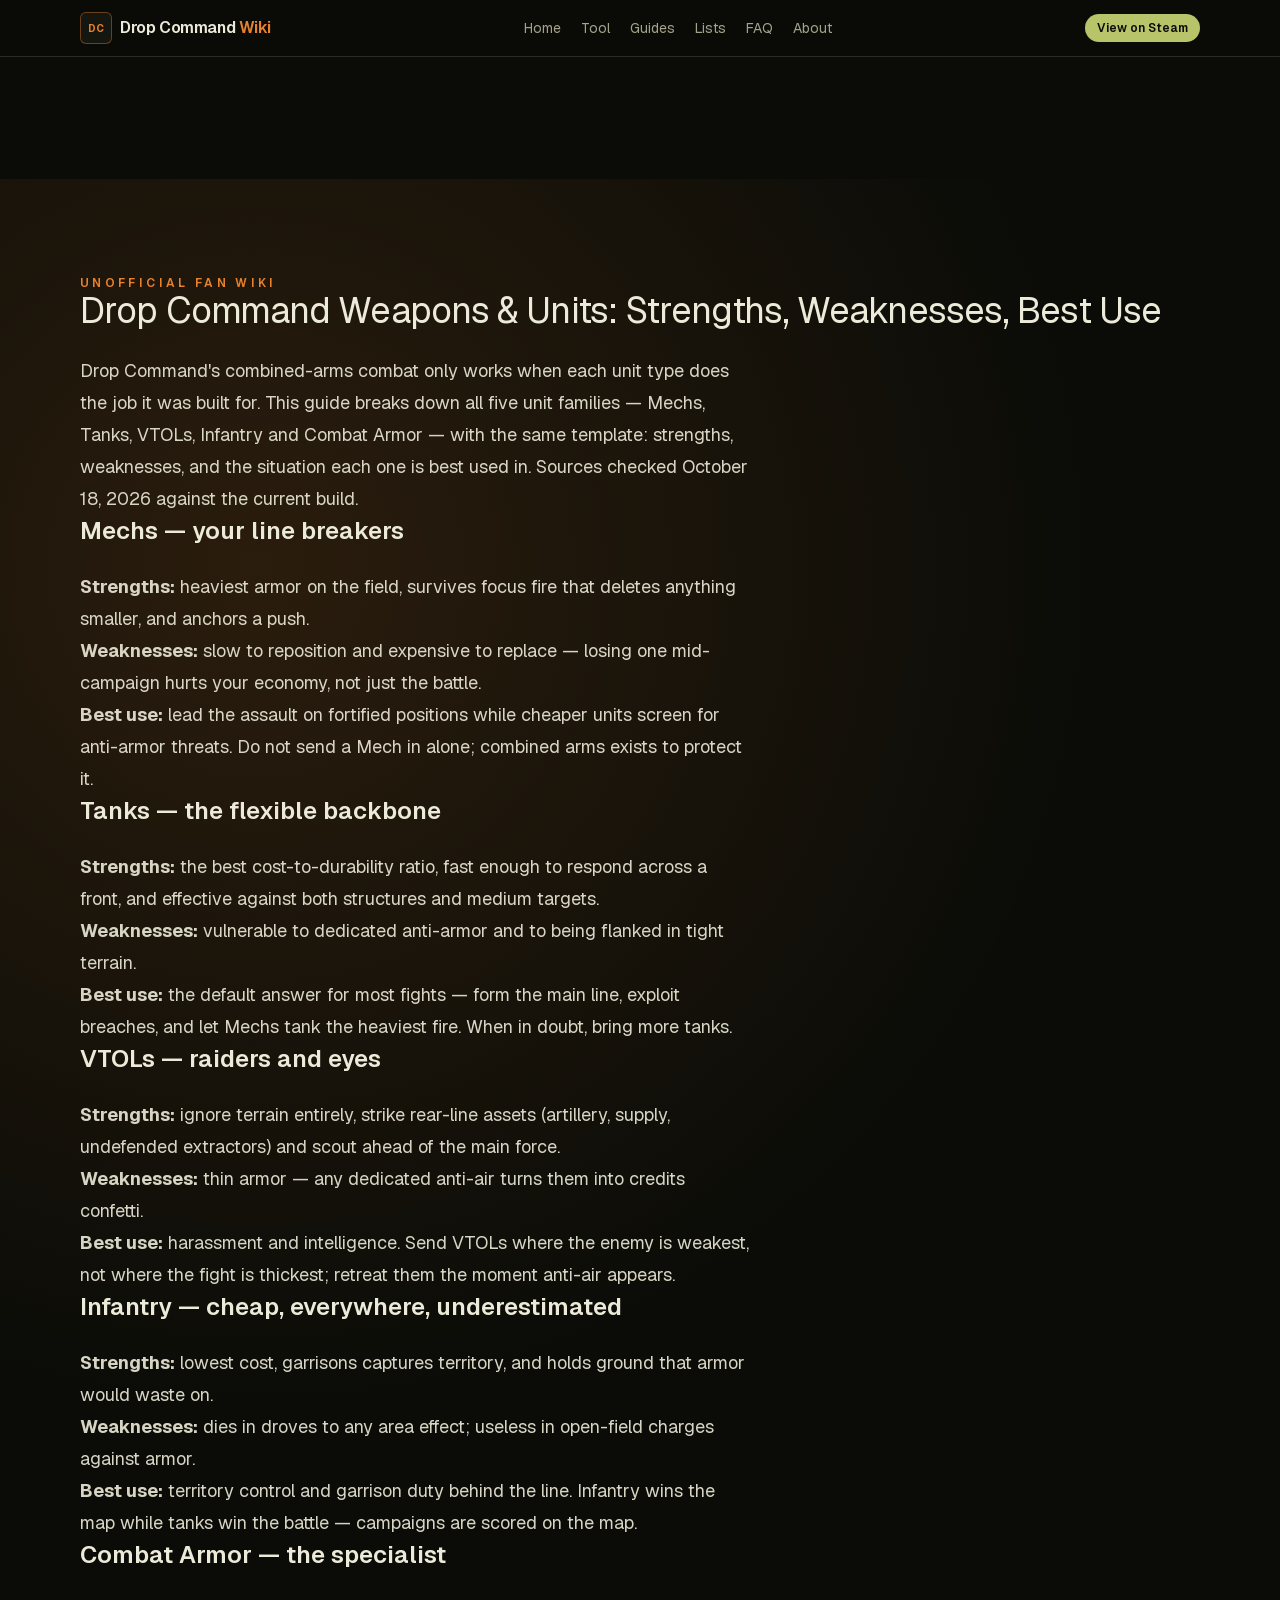
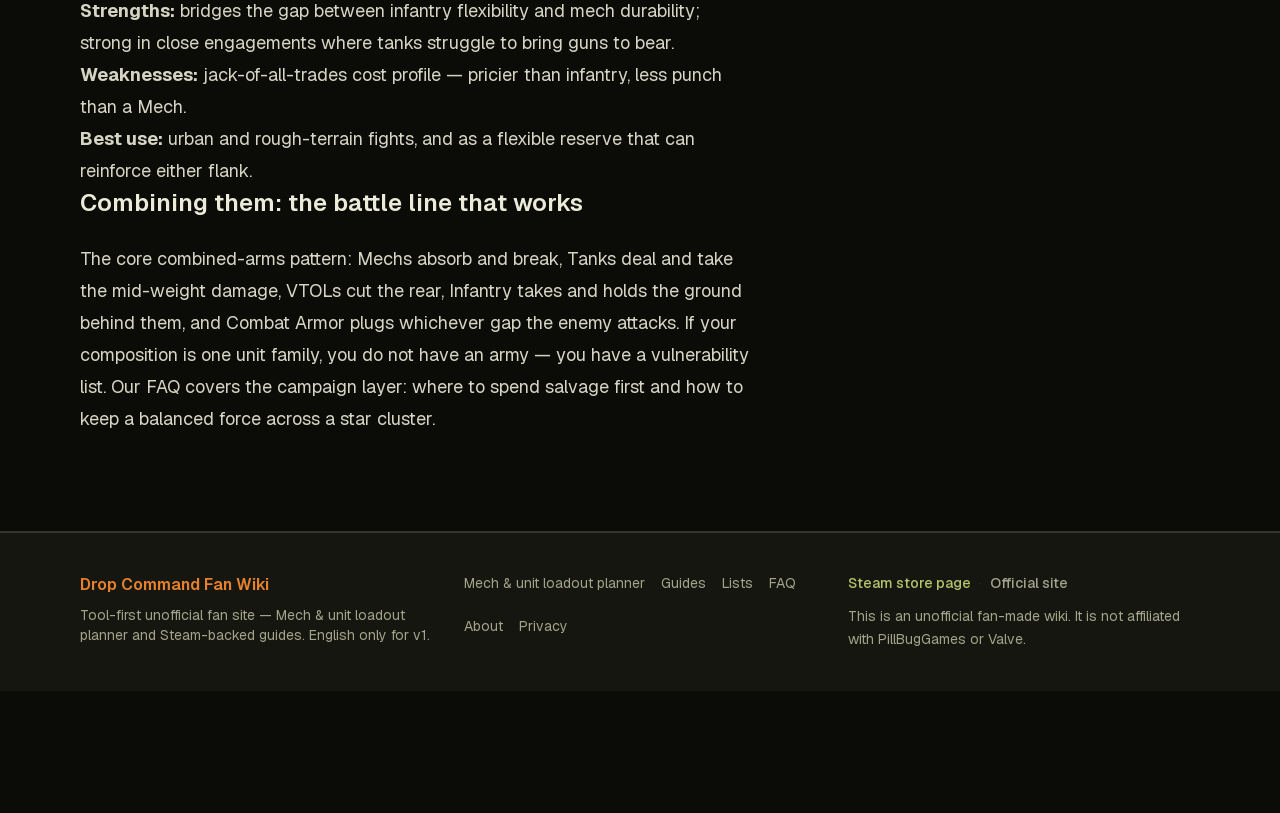
==== commit 9d6b193c: "fix: rename _next to assets (vpc outputs deploy conflict with special _next path)" ====
--- a/weapons/index.html
+++ b/weapons/index.html
@@ -1,6 +1,6 @@
-<!DOCTYPE html><html lang="en" class="h-full"><head><meta charSet="utf-8"/><meta name="viewport" content="width=device-width, initial-scale=1"/><link rel="preload" href="/_next/static/immutable/media/797e433ab948586e-s.p.1v5bejj26fx9h.woff2" as="font" crossorigin="" type="font/woff2"/><link rel="preload" href="/_next/static/immutable/media/caa3a2e1cccd8315-s.p.0zr6hhvz-h9nw.woff2" as="font" crossorigin="" type="font/woff2"/><link rel="preload" as="image" imageSrcSet="/_next/image?url=https%3A%2F%2Fshared.akamai.steamstatic.com%2Fstore_item_assets%2Fsteam%2Fapps%2F1944880%2Fa7492921225a86704117fc20c92f31fae1d875ef%2Fheader.jpg%3Ft%3D1789419360&amp;w=640&amp;q=75 640w, /_next/image?url=https%3A%2F%2Fshared.akamai.steamstatic.com%2Fstore_item_assets%2Fsteam%2Fapps%2F1944880%2Fa7492921225a86704117fc20c92f31fae1d875ef%2Fheader.jpg%3Ft%3D1789419360&amp;w=750&amp;q=75 750w, /_next/image?url=https%3A%2F%2Fshared.akamai.steamstatic.com%2Fstore_item_assets%2Fsteam%2Fapps%2F1944880%2Fa7492921225a86704117fc20c92f31fae1d875ef%2Fheader.jpg%3Ft%3D1789419360&amp;w=828&amp;q=75 828w, /_next/image?url=https%3A%2F%2Fshared.akamai.steamstatic.com%2Fstore_item_assets%2Fsteam%2Fapps%2F1944880%2Fa7492921225a86704117fc20c92f31fae1d875ef%2Fheader.jpg%3Ft%3D1789419360&amp;w=1080&amp;q=75 1080w, /_next/image?url=https%3A%2F%2Fshared.akamai.steamstatic.com%2Fstore_item_assets%2Fsteam%2Fapps%2F1944880%2Fa7492921225a86704117fc20c92f31fae1d875ef%2Fheader.jpg%3Ft%3D1789419360&amp;w=1200&amp;q=75 1200w, /_next/image?url=https%3A%2F%2Fshared.akamai.steamstatic.com%2Fstore_item_assets%2Fsteam%2Fapps%2F1944880%2Fa7492921225a86704117fc20c92f31fae1d875ef%2Fheader.jpg%3Ft%3D1789419360&amp;w=1920&amp;q=75 1920w, /_next/image?url=https%3A%2F%2Fshared.akamai.steamstatic.com%2Fstore_item_assets%2Fsteam%2Fapps%2F1944880%2Fa7492921225a86704117fc20c92f31fae1d875ef%2Fheader.jpg%3Ft%3D1789419360&amp;w=2048&amp;q=75 2048w, /_next/image?url=https%3A%2F%2Fshared.akamai.steamstatic.com%2Fstore_item_assets%2Fsteam%2Fapps%2F1944880%2Fa7492921225a86704117fc20c92f31fae1d875ef%2Fheader.jpg%3Ft%3D1789419360&amp;w=3840&amp;q=75 3840w" imageSizes="100vw"/><link rel="stylesheet" href="/_next/static/immutable/chunks/10unttn1u5t6s.css" data-precedence="next"/><link rel="preload" as="script" fetchPriority="low" href="/_next/static/immutable/chunks/36k8in9a291ok.js"/><script src="/_next/static/immutable/chunks/28fkf9f9btak4.js" async=""></script><script src="/_next/static/immutable/chunks/2z_6esng-0-mp.js" async=""></script><script src="/_next/static/immutable/chunks/3wc_kxht-4htf.js" async=""></script><script src="/_next/static/immutable/chunks/turbopack-399l263l2rpkt.js" async=""></script><script src="/_next/static/immutable/chunks/0tok2wnooz_xr.js" async=""></script><script src="/_next/static/immutable/chunks/41lvw_q2w23gr.js" async=""></script><link rel="preload" href="https://pl31544415.profitableratecpmnetwork.com/8068bdfd83549451b97f00c4b4402707/invoke.js" as="script"/><title>Drop Command Weapons & Units Guide — Strengths, Weaknesses, Best Use</title><meta name="description" content="Every unit type in Drop Command: Mechs, Tanks, VTOLs, Infantry and Combat Armor with strengths, weaknesses, best use, and how to combine them into a battle line."/><meta name="google-site-verification" content="CMEu9ebYVvHXLjZcv2qdXQnGfRRpmemTOIu9TAg2YTc"/><meta property="og:title" content="Drop Command Fan Wiki"/><meta property="og:description" content="Unofficial Drop Command fan tools — Mech &amp; unit loadout planner. English v1."/><meta property="og:url" content="https://drop-command-wiki.vercel.app"/><meta property="og:site_name" content="Drop Command Fan Wiki"/><meta property="og:type" content="website"/><meta name="twitter:card" content="summary"/><meta name="twitter:title" content="Drop Command Fan Wiki"/><meta name="twitter:description" content="Unofficial Drop Command fan tools — Mech &amp; unit loadout planner. English v1."/><link rel="icon" href="/favicon.svg"/><meta name="next-size-adjust" content=""/><script src="/_next/static/immutable/chunks/0c0hxoamwjsbw.js" noModule=""></script></head><body class="geist_a71539c9-module__T19VSG__variable geist_mono_8d43a2aa-module__8Li5zG__variable flex min-h-full flex-col antialiased"><div hidden=""><!--$--><!--/$--></div><header class="sticky top-0 z-40 border-b border-line/80 bg-background/85 backdrop-blur-md"><div class="mx-auto flex max-w-6xl items-center justify-between gap-3 px-4 py-3"><a class="flex items-center gap-2 text-foreground hover:text-signal" href="/"><span class="flex h-8 w-8 items-center justify-center rounded-md border border-signal/40 bg-panel text-[10px] font-bold text-signal">DC</span><span class="font-semibold tracking-tight">Drop Command <span class="text-signal">Wiki</span></span></a><nav class="hidden items-center gap-5 text-sm lg:flex"><a class="text-muted hover:text-signal" href="/">Home</a><a class="text-muted hover:text-signal" href="/tools/mech-unit-loadout">Tool</a><a class="text-muted hover:text-signal" href="/guides/getting-started">Guides</a><a class="text-muted hover:text-signal" href="/lists/unit-types">Lists</a><a class="text-muted hover:text-signal" href="/faq">FAQ</a><a class="text-muted hover:text-signal" href="/about">About</a></nav><div class="flex items-center gap-3"><a href="https://store.steampowered.com/app/1944880/" class="hidden rounded-full bg-accent px-3 py-1.5 text-xs font-semibold text-background hover:brightness-110 sm:inline-block" target="_blank" rel="noopener noreferrer">View on Steam</a><details class="relative lg:hidden"><summary class="cursor-pointer list-none rounded border border-line px-2 py-1 text-xs text-muted">Menu</summary><div class="absolute right-0 mt-2 w-52 rounded-lg border border-line bg-panel p-2 shadow-xl"><a class="block rounded px-2 py-1.5 text-sm text-foreground hover:bg-panel-2" href="/">Home</a><a class="block rounded px-2 py-1.5 text-sm text-foreground hover:bg-panel-2" href="/tools/mech-unit-loadout">Tool</a><a class="block rounded px-2 py-1.5 text-sm text-foreground hover:bg-panel-2" href="/guides/getting-started">Guides</a><a class="block rounded px-2 py-1.5 text-sm text-foreground hover:bg-panel-2" href="/lists/unit-types">Lists</a><a class="block rounded px-2 py-1.5 text-sm text-foreground hover:bg-panel-2" href="/faq">FAQ</a><a class="block rounded px-2 py-1.5 text-sm text-foreground hover:bg-panel-2" href="/about">About</a><a href="https://store.steampowered.com/app/1944880/" class="mt-1 block rounded px-2 py-1.5 text-sm text-signal" target="_blank" rel="noopener noreferrer">View on Steam</a></div></details></div></div></header>
+<!DOCTYPE html><html lang="en" class="h-full"><head><meta charSet="utf-8"/><meta name="viewport" content="width=device-width, initial-scale=1"/><link rel="preload" href="/assets/static/immutable/media/797e433ab948586e-s.p.1v5bejj26fx9h.woff2" as="font" crossorigin="" type="font/woff2"/><link rel="preload" href="/assets/static/immutable/media/caa3a2e1cccd8315-s.p.0zr6hhvz-h9nw.woff2" as="font" crossorigin="" type="font/woff2"/><link rel="preload" as="image" imageSrcSet="/assets/image?url=https%3A%2F%2Fshared.akamai.steamstatic.com%2Fstore_item_assets%2Fsteam%2Fapps%2F1944880%2Fa7492921225a86704117fc20c92f31fae1d875ef%2Fheader.jpg%3Ft%3D1789419360&amp;w=640&amp;q=75 640w, /assets/image?url=https%3A%2F%2Fshared.akamai.steamstatic.com%2Fstore_item_assets%2Fsteam%2Fapps%2F1944880%2Fa7492921225a86704117fc20c92f31fae1d875ef%2Fheader.jpg%3Ft%3D1789419360&amp;w=750&amp;q=75 750w, /assets/image?url=https%3A%2F%2Fshared.akamai.steamstatic.com%2Fstore_item_assets%2Fsteam%2Fapps%2F1944880%2Fa7492921225a86704117fc20c92f31fae1d875ef%2Fheader.jpg%3Ft%3D1789419360&amp;w=828&amp;q=75 828w, /assets/image?url=https%3A%2F%2Fshared.akamai.steamstatic.com%2Fstore_item_assets%2Fsteam%2Fapps%2F1944880%2Fa7492921225a86704117fc20c92f31fae1d875ef%2Fheader.jpg%3Ft%3D1789419360&amp;w=1080&amp;q=75 1080w, /assets/image?url=https%3A%2F%2Fshared.akamai.steamstatic.com%2Fstore_item_assets%2Fsteam%2Fapps%2F1944880%2Fa7492921225a86704117fc20c92f31fae1d875ef%2Fheader.jpg%3Ft%3D1789419360&amp;w=1200&amp;q=75 1200w, /assets/image?url=https%3A%2F%2Fshared.akamai.steamstatic.com%2Fstore_item_assets%2Fsteam%2Fapps%2F1944880%2Fa7492921225a86704117fc20c92f31fae1d875ef%2Fheader.jpg%3Ft%3D1789419360&amp;w=1920&amp;q=75 1920w, /assets/image?url=https%3A%2F%2Fshared.akamai.steamstatic.com%2Fstore_item_assets%2Fsteam%2Fapps%2F1944880%2Fa7492921225a86704117fc20c92f31fae1d875ef%2Fheader.jpg%3Ft%3D1789419360&amp;w=2048&amp;q=75 2048w, /assets/image?url=https%3A%2F%2Fshared.akamai.steamstatic.com%2Fstore_item_assets%2Fsteam%2Fapps%2F1944880%2Fa7492921225a86704117fc20c92f31fae1d875ef%2Fheader.jpg%3Ft%3D1789419360&amp;w=3840&amp;q=75 3840w" imageSizes="100vw"/><link rel="stylesheet" href="/assets/static/immutable/chunks/10unttn1u5t6s.css" data-precedence="next"/><link rel="preload" as="script" fetchPriority="low" href="/assets/static/immutable/chunks/36k8in9a291ok.js"/><script src="/assets/static/immutable/chunks/28fkf9f9btak4.js" async=""></script><script src="/assets/static/immutable/chunks/2z_6esng-0-mp.js" async=""></script><script src="/assets/static/immutable/chunks/3wc_kxht-4htf.js" async=""></script><script src="/assets/static/immutable/chunks/turbopack-399l263l2rpkt.js" async=""></script><script src="/assets/static/immutable/chunks/0tok2wnooz_xr.js" async=""></script><script src="/assets/static/immutable/chunks/41lvw_q2w23gr.js" async=""></script><link rel="preload" href="https://pl31544415.profitableratecpmnetwork.com/8068bdfd83549451b97f00c4b4402707/invoke.js" as="script"/><title>Drop Command Weapons & Units Guide — Strengths, Weaknesses, Best Use</title><meta name="description" content="Every unit type in Drop Command: Mechs, Tanks, VTOLs, Infantry and Combat Armor with strengths, weaknesses, best use, and how to combine them into a battle line."/><meta name="google-site-verification" content="CMEu9ebYVvHXLjZcv2qdXQnGfRRpmemTOIu9TAg2YTc"/><meta property="og:title" content="Drop Command Fan Wiki"/><meta property="og:description" content="Unofficial Drop Command fan tools — Mech &amp; unit loadout planner. English v1."/><meta property="og:url" content="https://drop-command-wiki.vercel.app"/><meta property="og:site_name" content="Drop Command Fan Wiki"/><meta property="og:type" content="website"/><meta name="twitter:card" content="summary"/><meta name="twitter:title" content="Drop Command Fan Wiki"/><meta name="twitter:description" content="Unofficial Drop Command fan tools — Mech &amp; unit loadout planner. English v1."/><link rel="icon" href="/favicon.svg"/><meta name="next-size-adjust" content=""/><script src="/assets/static/immutable/chunks/0c0hxoamwjsbw.js" noModule=""></script></head><body class="geist_a71539c9-module__T19VSG__variable geist_mono_8d43a2aa-module__8Li5zG__variable flex min-h-full flex-col antialiased"><div hidden=""><!--$--><!--/$--></div><header class="sticky top-0 z-40 border-b border-line/80 bg-background/85 backdrop-blur-md"><div class="mx-auto flex max-w-6xl items-center justify-between gap-3 px-4 py-3"><a class="flex items-center gap-2 text-foreground hover:text-signal" href="/"><span class="flex h-8 w-8 items-center justify-center rounded-md border border-signal/40 bg-panel text-[10px] font-bold text-signal">DC</span><span class="font-semibold tracking-tight">Drop Command <span class="text-signal">Wiki</span></span></a><nav class="hidden items-center gap-5 text-sm lg:flex"><a class="text-muted hover:text-signal" href="/">Home</a><a class="text-muted hover:text-signal" href="/tools/mech-unit-loadout">Tool</a><a class="text-muted hover:text-signal" href="/guides/getting-started">Guides</a><a class="text-muted hover:text-signal" href="/lists/unit-types">Lists</a><a class="text-muted hover:text-signal" href="/faq">FAQ</a><a class="text-muted hover:text-signal" href="/about">About</a></nav><div class="flex items-center gap-3"><a href="https://store.steampowered.com/app/1944880/" class="hidden rounded-full bg-accent px-3 py-1.5 text-xs font-semibold text-background hover:brightness-110 sm:inline-block" target="_blank" rel="noopener noreferrer">View on Steam</a><details class="relative lg:hidden"><summary class="cursor-pointer list-none rounded border border-line px-2 py-1 text-xs text-muted">Menu</summary><div class="absolute right-0 mt-2 w-52 rounded-lg border border-line bg-panel p-2 shadow-xl"><a class="block rounded px-2 py-1.5 text-sm text-foreground hover:bg-panel-2" href="/">Home</a><a class="block rounded px-2 py-1.5 text-sm text-foreground hover:bg-panel-2" href="/tools/mech-unit-loadout">Tool</a><a class="block rounded px-2 py-1.5 text-sm text-foreground hover:bg-panel-2" href="/guides/getting-started">Guides</a><a class="block rounded px-2 py-1.5 text-sm text-foreground hover:bg-panel-2" href="/lists/unit-types">Lists</a><a class="block rounded px-2 py-1.5 text-sm text-foreground hover:bg-panel-2" href="/faq">FAQ</a><a class="block rounded px-2 py-1.5 text-sm text-foreground hover:bg-panel-2" href="/about">About</a><a href="https://store.steampowered.com/app/1944880/" class="mt-1 block rounded px-2 py-1.5 text-sm text-signal" target="_blank" rel="noopener noreferrer">View on Steam</a></div></details></div></div></header>
 <div id="container-8068bdfd83549451b97f00c4b4402707" aria-label="Advertisement" style="min-height:90px;margin:16px auto;max-width:728px"></div>
-<script async data-cfasync="false" src="https://pl31544415.profitableratecpmnetwork.com/8068bdfd83549451b97f00c4b4402707/invoke.js"></script><main class="flex-1"><div><section class="relative overflow-hidden border-b border-line"><div class="pointer-events-none absolute inset-0" aria-hidden="true"><img alt="" decoding="async" data-nimg="fill" class="object-cover object-center opacity-45" style="position:absolute;height:100%;width:100%;left:0;top:0;right:0;bottom:0;color:transparent" sizes="100vw" srcSet="/_next/image?url=https%3A%2F%2Fshared.akamai.steamstatic.com%2Fstore_item_assets%2Fsteam%2Fapps%2F1944880%2Fa7492921225a86704117fc20c92f31fae1d875ef%2Fheader.jpg%3Ft%3D1789419360&amp;w=640&amp;q=75 640w, /_next/image?url=https%3A%2F%2Fshared.akamai.steamstatic.com%2Fstore_item_assets%2Fsteam%2Fapps%2F1944880%2Fa7492921225a86704117fc20c92f31fae1d875ef%2Fheader.jpg%3Ft%3D1789419360&amp;w=750&amp;q=75 750w, /_next/image?url=https%3A%2F%2Fshared.akamai.steamstatic.com%2Fstore_item_assets%2Fsteam%2Fapps%2F1944880%2Fa7492921225a86704117fc20c92f31fae1d875ef%2Fheader.jpg%3Ft%3D1789419360&amp;w=828&amp;q=75 828w, /_next/image?url=https%3A%2F%2Fshared.akamai.steamstatic.com%2Fstore_item_assets%2Fsteam%2Fapps%2F1944880%2Fa7492921225a86704117fc20c92f31fae1d875ef%2Fheader.jpg%3Ft%3D1789419360&amp;w=1080&amp;q=75 1080w, /_next/image?url=https%3A%2F%2Fshared.akamai.steamstatic.com%2Fstore_item_assets%2Fsteam%2Fapps%2F1944880%2Fa7492921225a86704117fc20c92f31fae1d875ef%2Fheader.jpg%3Ft%3D1789419360&amp;w=1200&amp;q=75 1200w, /_next/image?url=https%3A%2F%2Fshared.akamai.steamstatic.com%2Fstore_item_assets%2Fsteam%2Fapps%2F1944880%2Fa7492921225a86704117fc20c92f31fae1d875ef%2Fheader.jpg%3Ft%3D1789419360&amp;w=1920&amp;q=75 1920w, /_next/image?url=https%3A%2F%2Fshared.akamai.steamstatic.com%2Fstore_item_assets%2Fsteam%2Fapps%2F1944880%2Fa7492921225a86704117fc20c92f31fae1d875ef%2Fheader.jpg%3Ft%3D1789419360&amp;w=2048&amp;q=75 2048w, /_next/image?url=https%3A%2F%2Fshared.akamai.steamstatic.com%2Fstore_item_assets%2Fsteam%2Fapps%2F1944880%2Fa7492921225a86704117fc20c92f31fae1d875ef%2Fheader.jpg%3Ft%3D1789419360&amp;w=3840&amp;q=75 3840w" src="/_next/image?url=https%3A%2F%2Fshared.akamai.steamstatic.com%2Fstore_item_assets%2Fsteam%2Fapps%2F1944880%2Fa7492921225a86704117fc20c92f31fae1d875ef%2Fheader.jpg%3Ft%3D1789419360&amp;w=3840&amp;q=75"/><div class="absolute inset-0 bg-gradient-to-r from-background via-background/85 to-background/40"></div><div class="absolute inset-0 bg-gradient-to-t from-background via-transparent to-background/50"></div><div class="absolute inset-0 bg-[radial-gradient(circle_at_20%_20%,rgba(232,129,44,0.14),transparent_45%)]"></div></div><div class="relative mx-auto max-w-6xl px-4 py-16 sm:py-24"><p class="text-xs font-semibold uppercase tracking-[0.28em] text-signal">Unofficial fan wiki</p><h1 class="text-4xl font-extrabold tracking-tight text-foreground sm:text-5xl">Drop Command Weapons & Units: Strengths, Weaknesses, Best Use</h1>
+<script async data-cfasync="false" src="https://pl31544415.profitableratecpmnetwork.com/8068bdfd83549451b97f00c4b4402707/invoke.js"></script><main class="flex-1"><div><section class="relative overflow-hidden border-b border-line"><div class="pointer-events-none absolute inset-0" aria-hidden="true"><img alt="" decoding="async" data-nimg="fill" class="object-cover object-center opacity-45" style="position:absolute;height:100%;width:100%;left:0;top:0;right:0;bottom:0;color:transparent" sizes="100vw" srcSet="/assets/image?url=https%3A%2F%2Fshared.akamai.steamstatic.com%2Fstore_item_assets%2Fsteam%2Fapps%2F1944880%2Fa7492921225a86704117fc20c92f31fae1d875ef%2Fheader.jpg%3Ft%3D1789419360&amp;w=640&amp;q=75 640w, /assets/image?url=https%3A%2F%2Fshared.akamai.steamstatic.com%2Fstore_item_assets%2Fsteam%2Fapps%2F1944880%2Fa7492921225a86704117fc20c92f31fae1d875ef%2Fheader.jpg%3Ft%3D1789419360&amp;w=750&amp;q=75 750w, /assets/image?url=https%3A%2F%2Fshared.akamai.steamstatic.com%2Fstore_item_assets%2Fsteam%2Fapps%2F1944880%2Fa7492921225a86704117fc20c92f31fae1d875ef%2Fheader.jpg%3Ft%3D1789419360&amp;w=828&amp;q=75 828w, /assets/image?url=https%3A%2F%2Fshared.akamai.steamstatic.com%2Fstore_item_assets%2Fsteam%2Fapps%2F1944880%2Fa7492921225a86704117fc20c92f31fae1d875ef%2Fheader.jpg%3Ft%3D1789419360&amp;w=1080&amp;q=75 1080w, /assets/image?url=https%3A%2F%2Fshared.akamai.steamstatic.com%2Fstore_item_assets%2Fsteam%2Fapps%2F1944880%2Fa7492921225a86704117fc20c92f31fae1d875ef%2Fheader.jpg%3Ft%3D1789419360&amp;w=1200&amp;q=75 1200w, /assets/image?url=https%3A%2F%2Fshared.akamai.steamstatic.com%2Fstore_item_assets%2Fsteam%2Fapps%2F1944880%2Fa7492921225a86704117fc20c92f31fae1d875ef%2Fheader.jpg%3Ft%3D1789419360&amp;w=1920&amp;q=75 1920w, /assets/image?url=https%3A%2F%2Fshared.akamai.steamstatic.com%2Fstore_item_assets%2Fsteam%2Fapps%2F1944880%2Fa7492921225a86704117fc20c92f31fae1d875ef%2Fheader.jpg%3Ft%3D1789419360&amp;w=2048&amp;q=75 2048w, /assets/image?url=https%3A%2F%2Fshared.akamai.steamstatic.com%2Fstore_item_assets%2Fsteam%2Fapps%2F1944880%2Fa7492921225a86704117fc20c92f31fae1d875ef%2Fheader.jpg%3Ft%3D1789419360&amp;w=3840&amp;q=75 3840w" src="/assets/image?url=https%3A%2F%2Fshared.akamai.steamstatic.com%2Fstore_item_assets%2Fsteam%2Fapps%2F1944880%2Fa7492921225a86704117fc20c92f31fae1d875ef%2Fheader.jpg%3Ft%3D1789419360&amp;w=3840&amp;q=75"/><div class="absolute inset-0 bg-gradient-to-r from-background via-background/85 to-background/40"></div><div class="absolute inset-0 bg-gradient-to-t from-background via-transparent to-background/50"></div><div class="absolute inset-0 bg-[radial-gradient(circle_at_20%_20%,rgba(232,129,44,0.14),transparent_45%)]"></div></div><div class="relative mx-auto max-w-6xl px-4 py-16 sm:py-24"><p class="text-xs font-semibold uppercase tracking-[0.28em] text-signal">Unofficial fan wiki</p><h1 class="text-4xl font-extrabold tracking-tight text-foreground sm:text-5xl">Drop Command Weapons & Units: Strengths, Weaknesses, Best Use</h1>
 <p class="mt-6 max-w-2xl text-lg leading-8 text-foreground/90">Drop Command's combined-arms combat only works when each unit type does the job it was built for. This guide breaks down all five unit families — Mechs, Tanks, VTOLs, Infantry and Combat Armor — with the same template: strengths, weaknesses, and the situation each one is best used in. Sources checked October 18, 2026 against the current build.</p>
 
 <h2 class="text-2xl font-semibold">Mechs — your line breakers</h2>
@@ -19,33 +19,33 @@
 <p class="mt-6 max-w-2xl text-lg leading-8 text-foreground/90"><strong>Strengths:</strong> bridges the gap between infantry flexibility and mech durability; strong in close engagements where tanks struggle to bring guns to bear.<br/><strong>Weaknesses:</strong> jack-of-all-trades cost profile — pricier than infantry, less punch than a Mech.<br/><strong>Best use:</strong> urban and rough-terrain fights, and as a flexible reserve that can reinforce either flank.</p>
 
 <h2 class="text-2xl font-semibold">Combining them: the battle line that works</h2>
-<p class="mt-6 max-w-2xl text-lg leading-8 text-foreground/90">The core combined-arms pattern: Mechs absorb and break, Tanks deal and take the mid-weight damage, VTOLs cut the rear, Infantry takes and holds the ground behind them, and Combat Armor plugs whichever gap the enemy attacks. If your composition is one unit family, you do not have an army — you have a vulnerability list. Our <a href="/faq.html" class="underline">FAQ</a> covers the campaign layer: where to spend salvage first and how to keep a balanced force across a star cluster.</p></main><footer class="mt-auto border-t border-line bg-panel"><div class="mx-auto grid max-w-6xl gap-8 px-4 py-10 md:grid-cols-3"><div><p class="font-semibold text-signal">Drop Command Fan Wiki</p><p class="mt-2 text-sm text-muted">Tool-first unofficial fan site — Mech &amp; unit loadout planner and Steam-backed guides. English only for v1.</p></div><nav class="flex flex-wrap gap-x-4 gap-y-2 text-sm"><a class="text-muted hover:text-signal" href="/tools/mech-unit-loadout">Mech &amp; unit loadout planner</a><a class="text-muted hover:text-signal" href="/guides/getting-started">Guides</a><a class="text-muted hover:text-signal" href="/lists/unit-types">Lists</a><a class="text-muted hover:text-signal" href="/faq">FAQ</a><a class="text-muted hover:text-signal" href="/about">About</a><a class="text-muted hover:text-signal" href="/privacy">Privacy</a></nav><div class="text-sm text-muted"><a href="https://store.steampowered.com/app/1944880/" class="font-medium text-accent hover:brightness-110" target="_blank" rel="noopener noreferrer">Steam store page</a><span class="mx-2 text-line">·</span><a href="https://store.steampowered.com/app/1944880/" class="font-medium text-muted hover:text-signal" target="_blank" rel="noopener noreferrer">Official site</a><p class="mt-3 leading-relaxed">This is an unofficial fan-made wiki. It is not affiliated with PillBugGames or Valve.</p></div></div></footer><p class="sr-only">This is an unofficial fan-made wiki. It is not affiliated with PillBugGames or Valve.</p><script src="/_next/static/immutable/chunks/36k8in9a291ok.js" id="_R_" async=""></script><script>(self.__next_f=self.__next_f||[]).push([0])</script><script>self.__next_f.push([1,"1:\"$Sreact.fragment\"
-2:I[22016,[\"/_next/static/immutable/chunks/0tok2wnooz_xr.js\",\"/_next/static/immutable/chunks/41lvw_q2w23gr.js\"],\"\"]
-3:I[39756,[\"/_next/static/immutable/chunks/0tok2wnooz_xr.js\"],\"default\"]
-4:I[37457,[\"/_next/static/immutable/chunks/0tok2wnooz_xr.js\"],\"default\"]
-a:I[68027,[\"/_next/static/immutable/chunks/0tok2wnooz_xr.js\"],\"default\",1]
-:HL[\"/_next/static/immutable/chunks/10unttn1u5t6s.css\",\"style\"]
-:HL[\"/_next/static/immutable/media/797e433ab948586e-s.p.1v5bejj26fx9h.woff2\",\"font\",{\"crossOrigin\":\"\",\"type\":\"font/woff2\"}]
-:HL[\"/_next/static/immutable/media/caa3a2e1cccd8315-s.p.0zr6hhvz-h9nw.woff2\",\"font\",{\"crossOrigin\":\"\",\"type\":\"font/woff2\"}]
-0:{\"P\":null,\"c\":[\"\",\"\"],\"q\":\"\",\"i\":false,\"f\":[[[\"\",{\"children\":[\"__PAGE__\",{},\"$undefined\",\"$undefined\",4608]},\"$undefined\",\"$undefined\",4624],[[\"$\",\"$1\",\"c\",{\"children\":[[[\"$\",\"link\",\"0\",{\"rel\":\"stylesheet\",\"href\":\"/_next/static/immutable/chunks/10unttn1u5t6s.css\",\"precedence\":\"next\",\"crossOrigin\":\"$undefined\",\"nonce\":\"$undefined\"}],[\"$\",\"script\",\"script-0\",{\"src\":\"/_next/static/immutable/chunks/0tok2wnooz_xr.js\",\"async\":true,\"nonce\":\"$undefined\"}]],[\"$\",\"html\",null,{\"lang\":\"en\",\"suppressHydrationWarning\":true,\"className\":\"h-full\",\"children\":[\"$\",\"body\",null,{\"className\":\"geist_a71539c9-module__T19VSG__variable geist_mono_8d43a2aa-module__8Li5zG__variable flex min-h-full flex-col antialiased\",\"children\":[[\"$\",\"header\",null,{\"className\":\"sticky top-0 z-40 border-b border-line/80 bg-background/85 backdrop-blur-md\",\"children\":[\"$\",\"div\",null,{\"className\":\"mx-auto flex max-w-6xl items-center justify-between gap-3 px-4 py-3\",\"children\":[[\"$\",\"$L2\",null,{\"href\":\"/\",\"className\":\"flex items-center gap-2 text-foreground hover:text-signal\",\"children\":[[\"$\",\"span\",null,{\"className\":\"flex h-8 w-8 items-center justify-center rounded-md border border-signal/40 bg-panel text-[10px] font-bold text-signal\",\"children\":\"DC\"}],[\"$\",\"span\",null,{\"className\":\"font-semibold tracking-tight\",\"children\":[\"Drop Command \",[\"$\",\"span\",null,{\"className\":\"text-signal\",\"children\":\"Wiki\"}]]}]]}],[\"$\",\"nav\",null,{\"className\":\"hidden items-center gap-5 text-sm lg:flex\",\"children\":[[\"$\",\"$L2\",\"/\",{\"href\":\"/\",\"className\":\"text-muted hover:text-signal\",\"children\":\"Home\"}],[\"$\",\"$L2\",\"/tools/mech-unit-loadout\",{\"href\":\"/tools/mech-unit-loadout\",\"className\":\"text-muted hover:text-signal\",\"children\":\"Tool\"}],[\"$\",\"$L2\",\"/guides/getting-started\",{\"href\":\"/guides/getting-started\",\"className\":\"text-muted hover:text-signal\",\"children\":\"Guides\"}],[\"$\",\"$L2\",\"/lists/unit-types\",{\"href\":\"/lists/unit-types\",\"className\":\"text-muted hover:text-signal\",\"children\":\"Lists\"}],[\"$\",\"$L2\",\"/faq\",{\"href\":\"/faq\",\"className\":\"text-muted hover:text-signal\",\"children\":\"FAQ\"}],[\"$\",\"$L2\",\"/about\",{\"href\":\"/about\",\"className\":\"text-muted hover:text-signal\",\"children\":\"About\"}]]}],[\"$\",\"div\",null,{\"className\":\"flex items-center gap-3\",\"children\":[[\"$\",\"a\",null,{\"href\":\"https://store.steampowered.com/app/1944880/\",\"className\":\"hidden rounded-full bg-accent px-3 py-1.5 text-xs font-semibold text-background hover:brightness-110 sm:inline-block\",\"target\":\"_blank\",\"rel\":\"noopener noreferrer\",\"children\":\"View on Steam\"}],[\"$\",\"details\",null,{\"className\":\"relative lg:hidden\",\"children\":[[\"$\",\"summary\",null,{\"className\":\"cursor-pointer list-none rounded border border-line px-2 py-1 text-xs text-muted\",\"children\":\"Menu\"}],[\"$\",\"div\",null,{\"className\":\"absolute right-0 mt-2 w-52 rounded-lg border border-line bg-panel p-2 shadow-xl\",\"children\":[[[\"$\",\"$L2\",\"/\",{\"href\":\"/\",\"className\":\"block rounded px-2 py-1.5 text-sm text-foreground hover:bg-panel-2\",\"children\":\"Home\"}],[\"$\",\"$L2\",\"/tools/mech-unit-loadout\",{\"href\":\"/tools/mech-unit-loadout\",\"className\":\"block rounded px-2 py-1.5 text-sm text-foreground hover:bg-panel-2\",\"children\":\"Tool\"}],[\"$\",\"$L2\",\"/guides/getting-started\",{\"href\":\"/guides/getting-started\",\"className\":\"block rounded px-2 py-1.5 text-sm text-foreground hover:bg-panel-2\",\"children\":\"Guides\"}],[\"$\",\"$L2\",\"/lists/unit-types\",{\"href\":\"/lists/unit-types\",\"className\":\"block rounded px-2 py-1.5 text-sm text-foreground hover:bg-panel-2\",\"children\":\"Lists\"}],[\"$\",\"$L2\",\"/faq\",{\"href\":\"/faq\",\"className\":\"block rounded px-2 py-1.5 text-sm text-foreground hover:bg-panel-2\",\"children\":\"FAQ\"}],[\"$\",\"$L2\",\"/about\",{\"href\":\"/about\",\"className\":\"block rounded px-2 py-1.5 text-sm text-foreground hover:bg-panel-2\",\"children\":\"About\"}]],[\"$\",\"a\",null,{\"href\":\"https://store.steampowered.com/app/1944880/\",\"className\":\"mt-1 block rounded px-2 py-1.5 text-sm text-signal\",\"target\":\"_blank\",\"rel\":\"noopener noreferrer\",\"children\":\"View on Steam\"}]]}]]}]]}]]}]}],[\"$\",\"main\",null,{\"className\":\"flex-1\",\"children\":[\"$\",\"$L3\",null,{\"parallelRouterKey\":\"children\",\"error\":\"$undefined\",\"errorStyles\":\"$undefined\",\"errorScripts\":\"$undefined\",\"template\":[\"$\",\"$L4\",null,{}],\"templateStyles\":\"$undefined\",\"templateScripts\":\"$undefined\",\"notFound\":[[[\"$\",\"title\",null,{\"children\":\"404: This page could not be found.\"}],[\"$\",\"div\",null,{\"style\":{\"fontFamily\":\"system-ui,\\"Segoe UI\\",Roboto,Helvetica,Arial,sans-serif,\\"Apple Color Emoji\\",\\"Segoe UI Emoji\\"\",\"height\":\"100vh\",\"textAlign\":\"center\",\"display\":\"flex\",\"flexDirection\":\"column\",\"alignItems\":\"center\",\"justifyContent\":\"center\"},\"children\":\"$L5\"}]],[]],\"forbidden\":\"$undefined\",\"unauthorized\":\"$undefined\"}]}],\"$L6\",\"$L7\"]}]}]]}],{\"children\":[\"$L8\",{},null,false,null]},null,false,null],\"$L9\",false]],\"m\":\"$undefined\",\"G\":[\"$a\",[\"$Lb\"]],\"S\":true,\"h\":null,\"r\":\"$undefined\",\"s\":\"$undefined\",\"a\":\"$undefined\",\"l\":\"$undefined\",\"p\":\"$undefined\",\"d\":\"$undefined\",\"b\":\"c3e0gd_QromzbcbpCqOkg\"}
-c:I[5500,[\"/_next/static/immutable/chunks/0tok2wnooz_xr.js\",\"/_next/static/immutable/chunks/41lvw_q2w23gr.js\"],\"Image\"]
-14:I[97367,[\"/_next/static/immutable/chunks/0tok2wnooz_xr.js\"],\"ViewportBoundary\"]
-16:I[97367,[\"/_next/static/immutable/chunks/0tok2wnooz_xr.js\"],\"MetadataBoundary\"]
+<p class="mt-6 max-w-2xl text-lg leading-8 text-foreground/90">The core combined-arms pattern: Mechs absorb and break, Tanks deal and take the mid-weight damage, VTOLs cut the rear, Infantry takes and holds the ground behind them, and Combat Armor plugs whichever gap the enemy attacks. If your composition is one unit family, you do not have an army — you have a vulnerability list. Our <a href="/faq.html" class="underline">FAQ</a> covers the campaign layer: where to spend salvage first and how to keep a balanced force across a star cluster.</p></main><footer class="mt-auto border-t border-line bg-panel"><div class="mx-auto grid max-w-6xl gap-8 px-4 py-10 md:grid-cols-3"><div><p class="font-semibold text-signal">Drop Command Fan Wiki</p><p class="mt-2 text-sm text-muted">Tool-first unofficial fan site — Mech &amp; unit loadout planner and Steam-backed guides. English only for v1.</p></div><nav class="flex flex-wrap gap-x-4 gap-y-2 text-sm"><a class="text-muted hover:text-signal" href="/tools/mech-unit-loadout">Mech &amp; unit loadout planner</a><a class="text-muted hover:text-signal" href="/guides/getting-started">Guides</a><a class="text-muted hover:text-signal" href="/lists/unit-types">Lists</a><a class="text-muted hover:text-signal" href="/faq">FAQ</a><a class="text-muted hover:text-signal" href="/about">About</a><a class="text-muted hover:text-signal" href="/privacy">Privacy</a></nav><div class="text-sm text-muted"><a href="https://store.steampowered.com/app/1944880/" class="font-medium text-accent hover:brightness-110" target="_blank" rel="noopener noreferrer">Steam store page</a><span class="mx-2 text-line">·</span><a href="https://store.steampowered.com/app/1944880/" class="font-medium text-muted hover:text-signal" target="_blank" rel="noopener noreferrer">Official site</a><p class="mt-3 leading-relaxed">This is an unofficial fan-made wiki. It is not affiliated with PillBugGames or Valve.</p></div></div></footer><p class="sr-only">This is an unofficial fan-made wiki. It is not affiliated with PillBugGames or Valve.</p><script src="/assets/static/immutable/chunks/36k8in9a291ok.js" id="_R_" async=""></script><script>(self.__next_f=self.__next_f||[]).push([0])</script><script>self.__next_f.push([1,"1:\"$Sreact.fragment\"
+2:I[22016,[\"/assets/static/immutable/chunks/0tok2wnooz_xr.js\",\"/assets/static/immutable/chunks/41lvw_q2w23gr.js\"],\"\"]
+3:I[39756,[\"/assets/static/immutable/chunks/0tok2wnooz_xr.js\"],\"default\"]
+4:I[37457,[\"/assets/static/immutable/chunks/0tok2wnooz_xr.js\"],\"default\"]
+a:I[68027,[\"/assets/static/immutable/chunks/0tok2wnooz_xr.js\"],\"default\",1]
+:HL[\"/assets/static/immutable/chunks/10unttn1u5t6s.css\",\"style\"]
+:HL[\"/assets/static/immutable/media/797e433ab948586e-s.p.1v5bejj26fx9h.woff2\",\"font\",{\"crossOrigin\":\"\",\"type\":\"font/woff2\"}]
+:HL[\"/assets/static/immutable/media/caa3a2e1cccd8315-s.p.0zr6hhvz-h9nw.woff2\",\"font\",{\"crossOrigin\":\"\",\"type\":\"font/woff2\"}]
+0:{\"P\":null,\"c\":[\"\",\"\"],\"q\":\"\",\"i\":false,\"f\":[[[\"\",{\"children\":[\"__PAGE__\",{},\"$undefined\",\"$undefined\",4608]},\"$undefined\",\"$undefined\",4624],[[\"$\",\"$1\",\"c\",{\"children\":[[[\"$\",\"link\",\"0\",{\"rel\":\"stylesheet\",\"href\":\"/assets/static/immutable/chunks/10unttn1u5t6s.css\",\"precedence\":\"next\",\"crossOrigin\":\"$undefined\",\"nonce\":\"$undefined\"}],[\"$\",\"script\",\"script-0\",{\"src\":\"/assets/static/immutable/chunks/0tok2wnooz_xr.js\",\"async\":true,\"nonce\":\"$undefined\"}]],[\"$\",\"html\",null,{\"lang\":\"en\",\"suppressHydrationWarning\":true,\"className\":\"h-full\",\"children\":[\"$\",\"body\",null,{\"className\":\"geist_a71539c9-module__T19VSG__variable geist_mono_8d43a2aa-module__8Li5zG__variable flex min-h-full flex-col antialiased\",\"children\":[[\"$\",\"header\",null,{\"className\":\"sticky top-0 z-40 border-b border-line/80 bg-background/85 backdrop-blur-md\",\"children\":[\"$\",\"div\",null,{\"className\":\"mx-auto flex max-w-6xl items-center justify-between gap-3 px-4 py-3\",\"children\":[[\"$\",\"$L2\",null,{\"href\":\"/\",\"className\":\"flex items-center gap-2 text-foreground hover:text-signal\",\"children\":[[\"$\",\"span\",null,{\"className\":\"flex h-8 w-8 items-center justify-center rounded-md border border-signal/40 bg-panel text-[10px] font-bold text-signal\",\"children\":\"DC\"}],[\"$\",\"span\",null,{\"className\":\"font-semibold tracking-tight\",\"children\":[\"Drop Command \",[\"$\",\"span\",null,{\"className\":\"text-signal\",\"children\":\"Wiki\"}]]}]]}],[\"$\",\"nav\",null,{\"className\":\"hidden items-center gap-5 text-sm lg:flex\",\"children\":[[\"$\",\"$L2\",\"/\",{\"href\":\"/\",\"className\":\"text-muted hover:text-signal\",\"children\":\"Home\"}],[\"$\",\"$L2\",\"/tools/mech-unit-loadout\",{\"href\":\"/tools/mech-unit-loadout\",\"className\":\"text-muted hover:text-signal\",\"children\":\"Tool\"}],[\"$\",\"$L2\",\"/guides/getting-started\",{\"href\":\"/guides/getting-started\",\"className\":\"text-muted hover:text-signal\",\"children\":\"Guides\"}],[\"$\",\"$L2\",\"/lists/unit-types\",{\"href\":\"/lists/unit-types\",\"className\":\"text-muted hover:text-signal\",\"children\":\"Lists\"}],[\"$\",\"$L2\",\"/faq\",{\"href\":\"/faq\",\"className\":\"text-muted hover:text-signal\",\"children\":\"FAQ\"}],[\"$\",\"$L2\",\"/about\",{\"href\":\"/about\",\"className\":\"text-muted hover:text-signal\",\"children\":\"About\"}]]}],[\"$\",\"div\",null,{\"className\":\"flex items-center gap-3\",\"children\":[[\"$\",\"a\",null,{\"href\":\"https://store.steampowered.com/app/1944880/\",\"className\":\"hidden rounded-full bg-accent px-3 py-1.5 text-xs font-semibold text-background hover:brightness-110 sm:inline-block\",\"target\":\"_blank\",\"rel\":\"noopener noreferrer\",\"children\":\"View on Steam\"}],[\"$\",\"details\",null,{\"className\":\"relative lg:hidden\",\"children\":[[\"$\",\"summary\",null,{\"className\":\"cursor-pointer list-none rounded border border-line px-2 py-1 text-xs text-muted\",\"children\":\"Menu\"}],[\"$\",\"div\",null,{\"className\":\"absolute right-0 mt-2 w-52 rounded-lg border border-line bg-panel p-2 shadow-xl\",\"children\":[[[\"$\",\"$L2\",\"/\",{\"href\":\"/\",\"className\":\"block rounded px-2 py-1.5 text-sm text-foreground hover:bg-panel-2\",\"children\":\"Home\"}],[\"$\",\"$L2\",\"/tools/mech-unit-loadout\",{\"href\":\"/tools/mech-unit-loadout\",\"className\":\"block rounded px-2 py-1.5 text-sm text-foreground hover:bg-panel-2\",\"children\":\"Tool\"}],[\"$\",\"$L2\",\"/guides/getting-started\",{\"href\":\"/guides/getting-started\",\"className\":\"block rounded px-2 py-1.5 text-sm text-foreground hover:bg-panel-2\",\"children\":\"Guides\"}],[\"$\",\"$L2\",\"/lists/unit-types\",{\"href\":\"/lists/unit-types\",\"className\":\"block rounded px-2 py-1.5 text-sm text-foreground hover:bg-panel-2\",\"children\":\"Lists\"}],[\"$\",\"$L2\",\"/faq\",{\"href\":\"/faq\",\"className\":\"block rounded px-2 py-1.5 text-sm text-foreground hover:bg-panel-2\",\"children\":\"FAQ\"}],[\"$\",\"$L2\",\"/about\",{\"href\":\"/about\",\"className\":\"block rounded px-2 py-1.5 text-sm text-foreground hover:bg-panel-2\",\"children\":\"About\"}]],[\"$\",\"a\",null,{\"href\":\"https://store.steampowered.com/app/1944880/\",\"className\":\"mt-1 block rounded px-2 py-1.5 text-sm text-signal\",\"target\":\"_blank\",\"rel\":\"noopener noreferrer\",\"children\":\"View on Steam\"}]]}]]}]]}]]}]}],[\"$\",\"main\",null,{\"className\":\"flex-1\",\"children\":[\"$\",\"$L3\",null,{\"parallelRouterKey\":\"children\",\"error\":\"$undefined\",\"errorStyles\":\"$undefined\",\"errorScripts\":\"$undefined\",\"template\":[\"$\",\"$L4\",null,{}],\"templateStyles\":\"$undefined\",\"templateScripts\":\"$undefined\",\"notFound\":[[[\"$\",\"title\",null,{\"children\":\"404: This page could not be found.\"}],[\"$\",\"div\",null,{\"style\":{\"fontFamily\":\"system-ui,\\"Segoe UI\\",Roboto,Helvetica,Arial,sans-serif,\\"Apple Color Emoji\\",\\"Segoe UI Emoji\\"\",\"height\":\"100vh\",\"textAlign\":\"center\",\"display\":\"flex\",\"flexDirection\":\"column\",\"alignItems\":\"center\",\"justifyContent\":\"center\"},\"children\":\"$L5\"}]],[]],\"forbidden\":\"$undefined\",\"unauthorized\":\"$undefined\"}]}],\"$L6\",\"$L7\"]}]}]]}],{\"children\":[\"$L8\",{},null,false,null]},null,false,null],\"$L9\",false]],\"m\":\"$undefined\",\"G\":[\"$a\",[\"$Lb\"]],\"S\":true,\"h\":null,\"r\":\"$undefined\",\"s\":\"$undefined\",\"a\":\"$undefined\",\"l\":\"$undefined\",\"p\":\"$undefined\",\"d\":\"$undefined\",\"b\":\"c3e0gd_QromzbcbpCqOkg\"}
+c:I[5500,[\"/assets/static/immutable/chunks/0tok2wnooz_xr.js\",\"/assets/static/immutable/chunks/41lvw_q2w23gr.js\"],\"Image\"]
+14:I[97367,[\"/assets/static/immutable/chunks/0tok2wnooz_xr.js\"],\"ViewportBoundary\"]
+16:I[97367,[\"/assets/static/immutable/chunks/0tok2wnooz_xr.js\"],\"MetadataBoundary\"]
 17:\"$Sreact.suspense\"
 5:[\"$\",\"div\",null,{\"children\":[[\"$\",\"style\",null,{\"dangerouslySetInnerHTML\":{\"__html\":\"body{color:#000;background:#fff;margin:0}.next-error-h1{border-right:1px solid rgba(0,0,0,.3)}@media (prefers-color-scheme:dark){body{color:#fff;background:#000}.next-error-h1{border-right:1px solid rgba(255,255,255,.3)}}\"}}],[\"$\",\"h1\",null,{\"className\":\"next-error-h1\",\"style\":{\"display\":\"inline-block\",\"margin\":\"0 20px 0 0\",\"padding\":\"0 23px 0 0\",\"fontSize\":24,\"fontWeight\":500,\"verticalAlign\":\"top\",\"lineHeight\":\"49px\"},\"children\":404}],[\"$\",\"div\",null,{\"style\":{\"display\":\"inline-block\"},\"children\":[\"$\",\"h2\",null,{\"style\":{\"fontSize\":14,\"fontWeight\":400,\"lineHeight\":\"49px\",\"margin\":0},\"children\":\"This page could not be found.\"}]}]]}]
 6:[\"$\",\"footer\",null,{\"className\":\"mt-auto border-t border-line bg-panel\",\"children\":[\"$\",\"div\",null,{\"className\":\"mx-auto grid max-w-6xl gap-8 px-4 py-10 md:grid-cols-3\",\"children\":[[\"$\",\"div\",null,{\"children\":[[\"$\",\"p\",null,{\"className\":\"font-semibold text-signal\",\"children\":\"Drop Command Fan Wiki\"}],[\"$\",\"p\",null,{\"className\":\"mt-2 text-sm text-muted\",\"children\":\"Tool-first unofficial fan site — Mech & unit loadout planner and Steam-backed guides. English only for v1.\"}]]}],[\"$\",\"nav\",null,{\"className\":\"flex flex-wrap gap-x-4 gap-y-2 text-sm\",\"children\":[[\"$\",\"$L2\",\"/tools/mech-unit-loadout\",{\"href\":\"/tools/mech-unit-loadout\",\"className\":\"text-muted hover:text-signal\",\"children\":\"Mech & unit loadout planner\"}],[\"$\",\"$L2\",\"/guides/getting-started\",{\"href\":\"/guides/getting-started\",\"className\":\"text-muted hover:text-signal\",\"children\":\"Guides\"}],[\"$\",\"$L2\",\"/lists/unit-types\",{\"href\":\"/lists/unit-types\",\"className\":\"text-muted hover:text-signal\",\"children\":\"Lists\"}],[\"$\",\"$L2\",\"/faq\",{\"href\":\"/faq\",\"className\":\"text-muted hover:text-signal\",\"children\":\"FAQ\"}],[\"$\",\"$L2\",\"/about\",{\"href\":\"/about\",\"className\":\"text-muted hover:text-signal\",\"children\":\"About\"}],[\"$\",\"$L2\",\"/privacy\",{\"href\":\"/privacy\",\"className\":\"text-muted hover:text-signal\",\"children\":\"Privacy\"}]]}],[\"$\",\"div\",null,{\"className\":\"text-sm text-muted\",\"children\":[[\"$\",\"a\",null,{\"href\":\"https://store.steampowered.com/app/1944880/\",\"className\":\"font-medium text-accent hover:brightness-110\",\"target\":\"_blank\",\"rel\":\"noopener noreferrer\",\"children\":\"Steam store page\"}],[\"$\",\"span\",null,{\"className\":\"mx-2 text-line\",\"children\":\"·\"}],[\"$\",\"a\",null,{\"href\":\"https://store.steampowered.com/app/1944880/\",\"className\":\"font-medium text-muted hover:text-signal\",\"target\":\"_blank\",\"rel\":\"noopener noreferrer\",\"children\":\"Official site\"}],[\"$\",\"p\",null,{\"className\":\"mt-3 leading-relaxed\",\"children\":\"This is an unofficial fan-made wiki. It is not affiliated with PillBugGames or Valve.\"}]]}]]}]}]
 7:[\"$\",\"p\",null,{\"className\":\"sr-only\",\"children\":\"This is an unofficial fan-made wiki. It is not affiliated with PillBugGames or Valve.\"}]
 8:[\"$\",\"$1\",\"c\",{\"children\":[[\"$\",\"div\",null,{\"children\":[[\"$\",\"section\",null,{\"className\":\"relative overflow-hidden border-b border-line\",\"children\":[[\"$\",\"div\",null,{\"className\":\"pointer-events-none absolute inset-0\",\"aria-hidden\":\"true\",\"children\":[[\"$\",\"$Lc\",null,{\"src\":\"https://shared.akamai.steamstatic.com/store_item_assets/steam/apps/1944880/a7492921225a86704117fc20c92f31fae1d875ef/header.jpg?t=1789419360\",\"alt\":\"\",\"fill\":true,\"priority\":true,\"className\":\"object-cover object-center opacity-45\",\"sizes\":\"100vw\"}],[\"$\",\"div\",null,{\"className\":\"absolute inset-0 bg-gradient-to-r from-background via-background/85 to-background/40\"}],[\"$\",\"div\",null,{\"className\":\"absolute inset-0 bg-gradient-to-t from-background via-transparent to-background/50\"}],[\"$\",\"div\",null,{\"className\":\"absolute inset-0 bg-[radial-gradient(circle_at_20%_20%,rgba(232,129,44,0.14),transparent_45%)]\"}]]}],[\"$\",\"div\",null,{\"className\":\"relative mx-auto max-w-6xl px-4 py-16 sm:py-24\",\"children\":[[\"$\",\"p\",null,{\"className\":\"text-xs font-semibold uppercase tracking-[0.28em] text-signal\",\"children\":\"Unofficial fan wiki\"}],[\"$\",\"h1\",null,{\"className\":\"mt-3 text-4xl font-bold tracking-tight text-foreground sm:text-6xl lg:text-7xl\",\"children\":\"Drop Command\"}],[\"$\",\"p\",null,{\"className\":\"mt-6 max-w-2xl text-lg leading-8 text-foreground/90\",\"children\":\"'90s Mech combat at a grand scale! Build an empire across the stars. Pilot Mechs, Tanks, Infantry and Aircraft in combined arms combat on many worlds across the star cluster. Rise to command entire battalions throughout a sandbox campaign.\"}],[\"$\",\"p\",null,{\"className\":\"mt-4 max-w-2xl leading-7 text-muted\",\"children\":\"Tool-first fan site: Mech & unit loadout planner first, Steam-backed guides second. Not a Fandom mirror — Unknown where unpublished.\"}],[\"$\",\"dl\",null,{\"className\":\"mt-8 grid grid-cols-2 gap-3 sm:grid-cols-4\",\"children\":[[\"$\",\"div\",\"Steam release\",{\"className\":\"rounded-lg border border-line/80 bg-panel/80 px-3 py-3 backdrop-blur\",\"children\":[[\"$\",\"dt\",null,{\"className\":\"text-[10px] uppercase tracking-wide text-signal\",\"children\":\"Steam release\"}],[\"$\",\"dd\",null,{\"className\":\"mt-1 text-sm font-medium\",\"children\":\"Sep 28, 2026\"}]]}],[\"$\",\"div\",\"Status (Steam)\",{\"className\":\"rounded-lg border border-line/80 bg-panel/80 px-3 py-3 backdrop-blur\",\"children\":[[\"$\",\"dt\",null,{\"className\":\"text-[10px] uppercase tracking-wide text-signal\",\"children\":\"Status (Steam)\"}],[\"$\",\"dd\",null,{\"className\":\"mt-1 text-sm font-medium\",\"children\":\"Released\"}]]}],[\"$\",\"div\",\"Price (Steam US)\",{\"className\":\"rounded-lg border border-line/80 bg-panel/80 px-3 py-3 backdrop-blur\",\"children\":[[\"$\",\"dt\",null,{\"className\":\"text-[10px] uppercase tracking-wide text-signal\",\"children\":\"Price (Steam US)\"}],[\"$\",\"dd\",null,{\"className\":\"mt-1 text-sm font-medium\",\"children\":\"$$22.99 USD (intro offer $19.54, −15%, until October 11)\"}]]}],[\"$\",\"div\",\"Developer\",{\"className\":\"rounded-lg border border-line/80 bg-panel/80 px-3 py-3 backdrop-blur\",\"children\":[[\"$\",\"dt\",null,{\"className\":\"text-[10px] uppercase tracking-wide text-signal\",\"children\":\"Developer\"}],[\"$\",\"dd\",null,{\"className\":\"mt-1 text-sm font-medium\",\"children\":\"PillBugGames\"}]]}]]}],[\"$\",\"div\",null,{\"className\":\"mt-8 flex flex-wrap gap-3\",\"children\":[[\"$\",\"$L2\",null,{\"href\":\"/tools/mech-unit-loadout\",\"className\":\"rounded-full bg-signal px-6 py-3 text-sm font-semibold text-background hover:brightness-110 sm:text-base\",\"children\":\"Open Mech & unit loadout planner\"}],[\"$\",\"a\",null,{\"href\":\"https://store.steampowered.com/app/1944880/\",\"className\":\"rounded-full bg-accent px-5 py-2.5 text-sm font-semibold text-background hover:brightness-110\",\"target\":\"_blank\",\"rel\":\"noopener noreferrer\",\"children\":\"View on Steam\"}],[\"$\",\"$L2\",null,{\"href\":\"/guides/getting-started\",\"className\":\"rounded-full border border-signal px-5 py-2.5 text-sm font-semibold text-signal hover:bg-panel/80\",\"children\":\"Getting started\"}]]}]]}]]}],\"$Ld\",\"$Le\",\"$Lf\",\"$L10\",\"$L11\"]}],[\"$L12\"],\"$L13\"]}]
 9:[\"$\",\"$1\",\"h\",{\"children\":[null,[\"$\",\"$L14\",null,{\"children\":\"$L15\"}],[\"$\",\"div\",null,{\"hidden\":true,\"children\":[\"$\",\"$L16\",null,{\"children\":[\"$\",\"$17\",null,{\"name\":\"Next.Metadata\",\"children\":\"$L18\"}]}]}],[\"$\",\"meta\",null,{\"name\":\"next-size-adjust\",\"content\":\"\"}]]}]
-b:[\"$\",\"link\",\"0\",{\"rel\":\"stylesheet\",\"href\":\"/_next/static/immutable/chunks/10unttn1u5t6s.css\",\"precedence\":\"next\",\"crossOrigin\":\"$undefined\",\"nonce\":\"$undefined\"}]
-19:I[97733,[\"/_next/static/immutable/chunks/0tok2wnooz_xr.js\",\"/_next/static/immutable/chunks/41lvw_q2w23gr.js\"],\"AdsterraNative\"]
-1f:I[97367,[\"/_next/static/immutable/chunks/0tok2wnooz_xr.js\"],\"OutletBoundary\"]
+b:[\"$\",\"link\",\"0\",{\"rel\":\"stylesheet\",\"href\":\"/assets/static/immutable/chunks/10unttn1u5t6s.css\",\"precedence\":\"next\",\"crossOrigin\":\"$undefined\",\"nonce\":\"$undefined\"}]
+19:I[97733,[\"/assets/static/immutable/chunks/0tok2wnooz_xr.js\",\"/assets/static/immutable/chunks/41lvw_q2w23gr.js\"],\"AdsterraNative\"]
+1f:I[97367,[\"/assets/static/immutable/chunks/0tok2wnooz_xr.js\"],\"OutletBoundary\"]
 d:[\"$\",\"$L19\",null,{\"className\":\"px-4\"}]
 e:[\"$\",\"section\",null,{\"className\":\"border-y border-line bg-panel-2/40\",\"children\":[\"$\",\"div\",null,{\"className\":\"mx-auto max-w-6xl px-4 py-14\",\"children\":[[\"$\",\"h2\",null,{\"className\":\"text-2xl font-semibold\",\"children\":\"Start here — tasks\"}],[\"$\",\"div\",null,{\"className\":\"mt-6 grid gap-4 sm:grid-cols-2 lg:grid-cols-3\",\"children\":[[\"$\",\"$L2\",\"/tools/mech-unit-loadout\",{\"href\":\"/tools/mech-unit-loadout\",\"className\":\"group overflow-hidden rounded-xl border bg-panel transition hover:border-signal/60 hover:shadow-[0_0_30px_rgba(232,129,44,0.08)] border-signal/50 sm:col-span-2 lg:col-span-1\",\"children\":[[\"$\",\"div\",null,{\"className\":\"relative h-36 overflow-hidden\",\"children\":[[\"$\",\"$Lc\",null,{\"src\":\"https://shared.akamai.steamstatic.com/store_item_assets/steam/apps/1944880/c4fd86e34650827eb1c9e9f5266608456a8c261f/ss_c4fd86e34650827eb1c9e9f5266608456a8c261f.1920x1080.jpg?t=1789419360\",\"alt\":\"\",\"fill\":true,\"className\":\"object-cover transition duration-500 group-hover:scale-105\",\"sizes\":\"(max-width: 640px) 100vw, 33vw\"}],[\"$\",\"div\",null,{\"className\":\"absolute inset-0 bg-gradient-to-t from-panel via-panel/20 to-transparent\"}]]}],[\"$\",\"div\",null,{\"className\":\"p-5\",\"children\":[[\"$\",\"p\",null,{\"className\":\"text-[10px] font-semibold uppercase tracking-wide text-signal\",\"children\":\"Primary tool\"}],[\"$\",\"h3\",null,{\"className\":\"mt-1 text-lg font-semibold text-signal\",\"children\":\"Mech & unit loadout planner\"}],[\"$\",\"p\",null,{\"className\":\"mt-2 text-sm leading-6 text-muted\",\"children\":\"Choose your unit, refit focus and squad support, set pilot approach and campaign goal, and share the loadout by URL.\"}]]}]]}],[\"$\",\"$L2\",\"/guides/getting-started\",{\"href\":\"/guides/getting-started\",\"className\":\"group overflow-hidden rounded-xl border bg-panel transition hover:border-signal/60 hover:shadow-[0_0_30px_rgba(232,129,44,0.08)] border-line\",\"children\":[[\"$\",\"div\",null,{\"className\":\"relative h-36 overflow-hidden\",\"children\":[[\"$\",\"$Lc\",null,{\"src\":\"https://shared.akamai.steamstatic.com/store_item_assets/steam/apps/1944880/362859f5a90cedd5debd564a555fafa9fb35f387/ss_362859f5a90cedd5debd564a555fafa9fb35f387.1920x1080.jpg?t=1789419360\",\"alt\":\"\",\"fill\":true,\"className\":\"object-cover transition duration-500 group-hover:scale-105\",\"sizes\":\"(max-width: 640px) 100vw, 33vw\"}],[\"$\",\"div\",null,{\"className\":\"absolute inset-0 bg-gradient-to-t from-panel via-panel/20 to-transparent\"}]]}],[\"$\",\"div\",null,{\"className\":\"p-5\",\"children\":[null,[\"$\",\"h3\",null,{\"className\":\"mt-1 text-lg font-semibold text-signal\",\"children\":\"Getting started\"}],[\"$\",\"p\",null,{\"className\":\"mt-2 text-sm leading-6 text-muted\",\"children\":\"Drop in alone, with a squad, or as an army commander.\"}]]}]]}],[\"$\",\"$L2\",\"/guides/mech-refit\",{\"href\":\"/guides/mech-refit\",\"className\":\"group overflow-hidden rounded-xl border bg-panel transition hover:border-signal/60 hover:shadow-[0_0_30px_rgba(232,129,44,0.08)] border-line\",\"children\":[[\"$\",\"div\",null,{\"className\":\"relative h-36 overflow-hidden\",\"children\":[[\"$\",\"$Lc\",null,{\"src\":\"https://shared.akamai.steamstatic.com/store_item_assets/steam/apps/1944880/dc3cfbd33cff563b5ada12a91abe12c849953e96/ss_dc3cfbd33cff563b5ada12a91abe12c849953e96.1920x1080.jpg?t=1789419360\",\"alt\":\"\",\"fill\":true,\"className\":\"object-cover transition duration-500 group-hover:scale-105\",\"sizes\":\"(max-width: 640px) 100vw, 33vw\"}],[\"$\",\"div\",null,{\"className\":\"absolute inset-0 bg-gradient-to-t from-panel via-panel/20 to-transparent\"}]]}],[\"$\",\"div\",null,{\"className\":\"p-5\",\"children\":[null,[\"$\",\"h3\",null,{\"className\":\"mt-1 text-lg font-semibold text-signal\",\"children\":\"Mech refit\"}],[\"$\",\"p\",null,{\"className\":\"mt-2 text-sm leading-6 text-muted\",\"children\":\"Modify your Mech, Tank, VTOL or Battle Armour for the mission.\"}]]}]]}],[\"$\",\"$L2\",\"/lists/unit-types\",{\"href\":\"/lists/unit-types\",\"className\":\"group overflow-hidden rounded-xl border bg-panel transition hover:border-signal/60 hover:shadow-[0_0_30px_rgba(232,129,44,0.08)] border-line\",\"children\":[\"$L1a\",\"$L1b\"]}],\"$L1c\",\"$L1d\"]}]]}]}]
 f:[\"$\",\"section\",null,{\"className\":\"mx-auto max-w-6xl px-4 py-14\",\"children\":[[\"$\",\"h2\",null,{\"className\":\"text-2xl font-semibold\",\"children\":\"Evidence (Steam / official)\"}],[\"$\",\"ul\",null,{\"className\":\"mt-6 space-y-3\",\"children\":[[\"$\",\"li\",\"Drop Command by PillBugGames (developer and publisher) — Steam app 1944880, released Sep 28, 2026.\",{\"className\":\"flex gap-3 rounded-lg border border-line bg-panel px-4 py-3 text-sm leading-6 text-foreground/90\",\"children\":[[\"$\",\"span\",null,{\"className\":\"mt-1.5 h-1.5 w-1.5 shrink-0 rounded-full bg-signal\"}],\"Drop Command by PillBugGames (developer and publisher) — Steam app 1944880, released Sep 28, 2026.\"]}],[\"$\",\"li\",\"'90s Mech combat at a grand scale! Build an empire across the stars. Pilot Mechs, Tanks, Infantry and Aircraft in combined arms combat on many worlds across the star cluster. Rise to command entire battalions throughout a sandbox campaign.\",{\"className\":\"flex gap-3 rounded-lg border border-line bg-panel px-4 py-3 text-sm leading-6 text-foreground/90\",\"children\":[[\"$\",\"span\",null,{\"className\":\"mt-1.5 h-1.5 w-1.5 shrink-0 rounded-full bg-signal\"}],\"'90s Mech combat at a grand scale! Build an empire across the stars. Pilot Mechs, Tanks, Infantry and Aircraft in combined arms combat on many worlds across the star cluster. Rise to command entire battalions throughout a sandbox campaign.\"]}],[\"$\",\"li\",\"Steam: pilot any unit under your command in combined arms combat.\",{\"className\":\"flex gap-3 rounded-lg border border-line bg-panel px-4 py-3 text-sm leading-6 text-foreground/90\",\"children\":[[\"$\",\"span\",null,{\"className\":\"mt-1.5 h-1.5 w-1.5 shrink-0 rounded-full bg-signal\"}],\"Steam: pilot any unit under your command in combined arms combat.\"]}],[\"$\",\"li\",\"Steam: procedural sandbox campaign with logistics, diplomacy and rival factions.\",{\"className\":\"flex gap-3 rounded-lg border border-line bg-panel px-4 py-3 text-sm leading-6 text-foreground/90\",\"children\":[[\"$\",\"span\",null,{\"className\":\"mt-1.5 h-1.5 w-1.5 shrink-0 rounded-full bg-signal\"}],\"Steam: procedural sandbox campaign with logistics, diplomacy and rival factions.\"]}],[\"$\",\"li\",\"Steam: a free demo is on the store page; Windows only.\",{\"className\":\"flex gap-3 rounded-lg border border-line bg-panel px-4 py-3 text-sm leading-6 text-foreground/90\",\"children\":[[\"$\",\"span\",null,{\"className\":\"mt-1.5 h-1.5 w-1.5 shrink-0 rounded-full bg-signal\"}],\"Steam: a free demo is on the store page; Windows only.\"]}],[\"$\",\"li\",\"Main tool: mech and unit loadout planner with a shareable URL. Unknown where Steam does not say.\",{\"className\":\"flex gap-3 rounded-lg border border-line bg-panel px-4 py-3 text-sm leading-6 text-foreground/90\",\"children\":[[\"$\",\"span\",null,{\"className\":\"mt-1.5 h-1.5 w-1.5 shrink-0 rounded-full bg-signal\"}],\"Main tool: mech and unit loadout planner with a shareable URL. Unknown where Steam does not say.\"]}]]}]]}]
 10:[\"$\",\"section\",null,{\"className\":\"mx-auto max-w-6xl px-4 py-14\",\"children\":[[\"$\",\"h2\",null,{\"className\":\"text-2xl font-semibold\",\"children\":\"Screenshots\"}],[\"$\",\"p\",null,{\"className\":\"mt-2 text-sm text-muted\",\"children\":\"Official Steam store screenshots (CDN).\"}],[\"$\",\"div\",null,{\"className\":\"mt-6 grid gap-3 sm:grid-cols-2 lg:grid-cols-3\",\"children\":[[\"$\",\"div\",\"https://shared.akamai.steamstatic.com/store_item_assets/steam/apps/1944880/c4fd86e34650827eb1c9e9f5266608456a8c261f/ss_c4fd86e34650827eb1c9e9f5266608456a8c261f.1920x1080.jpg?t=17894193600\",{\"className\":\"relative aspect-video overflow-hidden rounded-xl border border-line bg-panel\",\"children\":[\"$\",\"$Lc\",null,{\"src\":\"https://shared.akamai.steamstatic.com/store_item_assets/steam/apps/1944880/c4fd86e34650827eb1c9e9f5266608456a8c261f/ss_c4fd86e34650827eb1c9e9f5266608456a8c261f.1920x1080.jpg?t=1789419360\",\"alt\":\"Drop Command screenshot 1\",\"fill\":true,\"className\":\"object-cover\",\"sizes\":\"(max-width: 640px) 100vw, (max-width: 1024px) 50vw, 33vw\"}]}],[\"$\",\"div\",\"https://shared.akamai.steamstatic.com/store_item_assets/steam/apps/1944880/362859f5a90cedd5debd564a555fafa9fb35f387/ss_362859f5a90cedd5debd564a555fafa9fb35f387.1920x1080.jpg?t=17894193601\",{\"className\":\"relative aspect-video overflow-hidden rounded-xl border border-line bg-panel\",\"children\":[\"$\",\"$Lc\",null,{\"src\":\"https://shared.akamai.steamstatic.com/store_item_assets/steam/apps/1944880/362859f5a90cedd5debd564a555fafa9fb35f387/ss_362859f5a90cedd5debd564a555fafa9fb35f387.1920x1080.jpg?t=1789419360\",\"alt\":\"Drop Command screenshot 2\",\"fill\":true,\"className\":\"object-cover\",\"sizes\":\"(max-width: 640px) 100vw, (max-width: 1024px) 50vw, 33vw\"}]}],[\"$\",\"div\",\"https://shared.akamai.steamstatic.com/store_item_assets/steam/apps/1944880/dc3cfbd33cff563b5ada12a91abe12c849953e96/ss_dc3cfbd33cff563b5ada12a91abe12c849953e96.1920x1080.jpg?t=17894193602\",{\"className\":\"relative aspect-video overflow-hidden rounded-xl border border-line bg-panel\",\"children\":[\"$\",\"$Lc\",null,{\"src\":\"https://shared.akamai.steamstatic.com/store_item_assets/steam/apps/1944880/dc3cfbd33cff563b5ada12a91abe12c849953e96/ss_dc3cfbd33cff563b5ada12a91abe12c849953e96.1920x1080.jpg?t=1789419360\",\"alt\":\"Drop Command screenshot 3\",\"fill\":true,\"className\":\"object-cover\",\"sizes\":\"(max-width: 640px) 100vw, (max-width: 1024px) 50vw, 33vw\"}]}],[\"$\",\"div\",\"https://shared.akamai.steamstatic.com/store_item_assets/steam/apps/1944880/58bf60f80627e06197ff5f139892930e324ee6c4/ss_58bf60f80627e06197ff5f139892930e324ee6c4.1920x1080.jpg?t=17894193603\",{\"className\":\"relative aspect-video overflow-hidden rounded-xl border border-line bg-panel\",\"children\":[\"$\",\"$Lc\",null,{\"src\":\"https://shared.akamai.steamstatic.com/store_item_assets/steam/apps/1944880/58bf60f80627e06197ff5f139892930e324ee6c4/ss_58bf60f80627e06197ff5f139892930e324ee6c4.1920x1080.jpg?t=1789419360\",\"alt\":\"Drop Command screenshot 4\",\"fill\":true,\"className\":\"object-cover\",\"sizes\":\"(max-width: 640px) 100vw, (max-width: 1024px) 50vw, 33vw\"}]}],[\"$\",\"div\",\"https://shared.akamai.steamstatic.com/store_item_assets/steam/apps/1944880/eccfcc3bae98afb291865428067f9f47b20aeedc/ss_eccfcc3bae98afb291865428067f9f47b20aeedc.1920x1080.jpg?t=17894193604\",{\"className\":\"relative aspect-video overflow-hidden rounded-xl border border-line bg-panel\",\"children\":[\"$\",\"$Lc\",null,{\"src\":\"https://shared.akamai.steamstatic.com/store_item_assets/steam/apps/1944880/eccfcc3bae98afb291865428067f9f47b20aeedc/ss_eccfcc3bae98afb291865428067f9f47b20aeedc.1920x1080.jpg?t=1789419360\",\"alt\":\"Drop Command screenshot 5\",\"fill\":true,\"className\":\"object-cover\",\"sizes\":\"(max-width: 640px) 100vw, (max-width: 1024px) 50vw, 33vw\"}]}],\"$L1e\"]}]]}]
 11:[\"$\",\"section\",null,{\"className\":\"border-t border-line bg-panel\",\"children\":[\"$\",\"div\",null,{\"className\":\"mx-auto max-w-6xl px-4 py-10\",\"children\":[\"$\",\"p\",null,{\"className\":\"text-sm leading-relaxed text-muted\",\"children\":\"This is an unofficial fan-made wiki. It is not affiliated with PillBugGames or Valve.\"}]}]}]
-12:[\"$\",\"script\",\"script-0\",{\"src\":\"/_next/static/immutable/chunks/41lvw_q2w23gr.js\",\"async\":true,\"nonce\":\"$undefined\"}]
+12:[\"$\",\"script\",\"script-0\",{\"src\":\"/assets/static/immutable/chunks/41lvw_q2w23gr.js\",\"async\":true,\"nonce\":\"$undefined\"}]
 13:[\"$\",\"$L1f\",null,{\"children\":[\"$\",\"$17\",null,{\"name\":\"Next.MetadataOutlet\",\"children\":\"$@20\"}]}]
 1a:[\"$\",\"div\",null,{\"className\":\"relative h-36 overflow-hidden\",\"children\":[[\"$\",\"$Lc\",null,{\"src\":\"https://shared.akamai.steamstatic.com/store_item_assets/steam/apps/1944880/58bf60f80627e06197ff5f139892930e324ee6c4/ss_58bf60f80627e06197ff5f139892930e324ee6c4.1920x1080.jpg?t=1789419360\",\"alt\":\"\",\"fill\":true,\"className\":\"object-cover transition duration-500 group-hover:scale-105\",\"sizes\":\"(max-width: 640px) 100vw, 33vw\"}],[\"$\",\"div\",null,{\"className\":\"absolute inset-0 bg-gradient-to-t from-panel via-panel/20 to-transparent\"}]]}]
 1b:[\"$\",\"div\",null,{\"className\":\"p-5\",\"children\":[null,[\"$\",\"h3\",null,{\"className\":\"mt-1 text-lg font-semibold text-signal\",\"children\":\"Unit types\"}],[\"$\",\"p\",null,{\"className\":\"mt-2 text-sm leading-6 text-muted\",\"children\":\"Mechs, Tanks, Infantry and Aircraft — pilot any of them.\"}]]}]
@@ -53,7 +53,7 @@
 1d:[\"$\",\"$L2\",\"/guides/campaign-logistics\",{\"href\":\"/guides/campaign-logistics\",\"className\":\"group overflow-hidden rounded-xl border bg-panel transition hover:border-signal/60 hover:shadow-[0_0_30px_rgba(232,129,44,0.08)] border-line\",\"children\":[[\"$\",\"div\",null,{\"className\":\"relative h-36 overflow-hidden\",\"children\":[[\"$\",\"$Lc\",null,{\"src\":\"https://shared.akamai.steamstatic.com/store_item_assets/steam/apps/1944880/f1d8581fbdf9d883421cb54d98a07e2e1e1d60d9/ss_f1d8581fbdf9d883421cb54d98a07e2e1e1d60d9.1920x1080.jpg?t=1789419360\",\"alt\":\"\",\"fill\":true,\"className\":\"object-cover transition duration-500 group-hover:scale-105\",\"sizes\":\"(max-width: 640px) 100vw, 33vw\"}],[\"$\",\"div\",null,{\"className\":\"absolute inset-0 bg-gradient-to-t from-panel via-panel/20 to-transparent\"}]]}],[\"$\",\"div\",null,{\"className\":\"p-5\",\"children\":[null,[\"$\",\"h3\",null,{\"className\":\"mt-1 text-lg font-semibold text-signal\",\"children\":\"Campaign logistics\"}],[\"$\",\"p\",null,{\"className\":\"mt-2 text-sm leading-6 text-muted\",\"children\":\"Resources, systems, factories and politics across the star cluster.\"}]]}]]}]
 1e:[\"$\",\"div\",\"https://shared.akamai.steamstatic.com/store_item_assets/steam/apps/1944880/f1d8581fbdf9d883421cb54d98a07e2e1e1d60d9/ss_f1d8581fbdf9d883421cb54d98a07e2e1e1d60d9.1920x1080.jpg?t=17894193605\",{\"className\":\"relative aspect-video overflow-hidden rounded-xl border border-line bg-panel\",\"children\":[\"$\",\"$Lc\",null,{\"src\":\"https://shared.akamai.steamstatic.com/store_item_assets/steam/apps/1944880/f1d8581fbdf9d883421cb54d98a07e2e1e1d60d9/ss_f1d8581fbdf9d883421cb54d98a07e2e1e1d60d9.1920x1080.jpg?t=1789419360\",\"alt\":\"Drop Command screenshot 6\",\"fill\":true,\"className\":\"object-cover\",\"sizes\":\"(max-width: 640px) 100vw, (max-width: 1024px) 50vw, 33vw\"}]}]
 15:[[\"$\",\"meta\",\"0\",{\"charSet\":\"utf-8\"}],[\"$\",\"meta\",\"1\",{\"name\":\"viewport\",\"content\":\"width=device-width, initial-scale=1\"}]]
-21:I[27201,[\"/_next/static/immutable/chunks/0tok2wnooz_xr.js\"],\"IconMark\"]
+21:I[27201,[\"/assets/static/immutable/chunks/0tok2wnooz_xr.js\"],\"IconMark\"]
 18:[[\"$\",\"title\",\"0\",{\"children\":\"Drop Command Fan Wiki — Mech & unit loadout planner\"}],[\"$\",\"meta\",\"1\",{\"name\":\"description\",\"content\":\"Unofficial Drop Command fan wiki: Mech & unit loadout planner with shareable URLs. Not affiliated with PillBugGames or Valve.\"}],[\"$\",\"meta\",\"2\",{\"name\":\"google-site-verification\",\"content\":\"CMEu9ebYVvHXLjZcv2qdXQnGfRRpmemTOIu9TAg2YTc\"}],[\"$\",\"meta\",\"3\",{\"property\":\"og:title\",\"content\":\"Drop Command Fan Wiki\"}],[\"$\",\"meta\",\"4\",{\"property\":\"og:description\",\"content\":\"Unofficial Drop Command fan tools — Mech & unit loadout planner. English v1.\"}],[\"$\",\"meta\",\"5\",{\"property\":\"og:url\",\"content\":\"https://drop-command-wiki.vercel.app\"}],[\"$\",\"meta\",\"6\",{\"property\":\"og:site_name\",\"content\":\"Drop Command Fan Wiki\"}],[\"$\",\"meta\",\"7\",{\"property\":\"og:type\",\"content\":\"website\"}],[\"$\",\"meta\",\"8\",{\"name\":\"twitter:card\",\"content\":\"summary\"}],[\"$\",\"meta\",\"9\",{\"name\":\"twitter:title\",\"content\":\"Drop Command Fan Wiki\"}],[\"$\",\"meta\",\"10\",{\"name\":\"twitter:description\",\"content\":\"Unofficial Drop Command fan tools — Mech & unit loadout planner. English v1.\"}],[\"$\",\"link\",\"11\",{\"rel\":\"icon\",\"href\":\"/favicon.svg\"}],[\"$\",\"$L21\",\"12\",{}]]
 20:null
 "])</script><div id="container-8068bdfd83549451b97f00c4b4402707-bottom" aria-label="Advertisement" style="min-height:90px;margin:16px auto;max-width:728px"></div>
--- a/assets/static/immutable/chunks/10unttn1u5t6s.css
+++ b/assets/static/immutable/chunks/10unttn1u5t6s.css
@@ -0,0 +1,3 @@
+@font-face{font-family:Geist;font-style:normal;font-weight:100 900;font-display:swap;src:url(../media/fef07dbb0973bf53-s.00az9qtie3ho1.woff2)format("woff2");unicode-range:U+460-52F,U+1C80-1C8A,U+20B4,U+2DE0-2DFF,U+A640-A69F,U+FE2E-FE2F}@font-face{font-family:Geist;font-style:normal;font-weight:100 900;font-display:swap;src:url(../media/8a480f0b521d4e75-s.3j-a226dh71aj.woff2)format("woff2");unicode-range:U+301,U+400-45F,U+490-491,U+4B0-4B1,U+2116}@font-face{font-family:Geist;font-style:normal;font-weight:100 900;font-display:swap;src:url(../media/53b9e256198e5412-s.2gwoz23eiro2t.woff2)format("woff2");unicode-range:U+102-103,U+110-111,U+128-129,U+168-169,U+1A0-1A1,U+1AF-1B0,U+300-301,U+303-304,U+308-309,U+323,U+329,U+1EA0-1EF9,U+20AB}@font-face{font-family:Geist;font-style:normal;font-weight:100 900;font-display:swap;src:url(../media/7178b3e590c64307-s.0i3h3th1vs4m7.woff2)format("woff2");unicode-range:U+100-2BA,U+2BD-2C5,U+2C7-2CC,U+2CE-2D7,U+2DD-2FF,U+304,U+308,U+329,U+1D00-1DBF,U+1E00-1E9F,U+1EF2-1EFF,U+2020,U+20A0-20AB,U+20AD-20C0,U+2113,U+2C60-2C7F,U+A720-A7FF}@font-face{font-family:Geist;font-style:normal;font-weight:100 900;font-display:swap;src:url(../media/caa3a2e1cccd8315-s.p.0zr6hhvz-h9nw.woff2)format("woff2");unicode-range:U+??,U+131,U+152-153,U+2BB-2BC,U+2C6,U+2DA,U+2DC,U+304,U+308,U+329,U+2000-206F,U+20AC,U+2122,U+2191,U+2193,U+2212,U+2215,U+FEFF,U+FFFD}@font-face{font-family:Geist Fallback;src:local(Arial);ascent-override:95.94%;descent-override:28.16%;line-gap-override:0.0%;size-adjust:104.76%}.geist_a71539c9-module__T19VSG__className{font-family:Geist,Geist Fallback;font-style:normal}.geist_a71539c9-module__T19VSG__variable{--font-geist-sans:"Geist", "Geist Fallback"}
+@font-face{font-family:Geist Mono;font-style:normal;font-weight:100 900;font-display:swap;src:url(../media/5ce348bf30bf5439-s.27spqqad3wyeo.woff2)format("woff2");unicode-range:U+460-52F,U+1C80-1C8A,U+20B4,U+2DE0-2DFF,U+A640-A69F,U+FE2E-FE2F}@font-face{font-family:Geist Mono;font-style:normal;font-weight:100 900;font-display:swap;src:url(../media/4fa387ec64143e14-s.3f4zuumv8svu0.woff2)format("woff2");unicode-range:U+301,U+400-45F,U+490-491,U+4B0-4B1,U+2116}@font-face{font-family:Geist Mono;font-style:normal;font-weight:100 900;font-display:swap;src:url(../media/6306c77e7c8268e4-s.34r5yzckw0h2s.woff2)format("woff2");unicode-range:U+2000-2001,U+2004-2008,U+200A,U+23B8-23BD,U+2500-259F}@font-face{font-family:Geist Mono;font-style:normal;font-weight:100 900;font-display:swap;src:url(../media/7d817b4c03b0c5f1-s.2jyz_zw3a8jit.woff2)format("woff2");unicode-range:U+102-103,U+110-111,U+128-129,U+168-169,U+1A0-1A1,U+1AF-1B0,U+300-301,U+303-304,U+308-309,U+323,U+329,U+1EA0-1EF9,U+20AB}@font-face{font-family:Geist Mono;font-style:normal;font-weight:100 900;font-display:swap;src:url(../media/bbc41e54d2fcbd21-s.30bdpjkrtcces.woff2)format("woff2");unicode-range:U+100-2BA,U+2BD-2C5,U+2C7-2CC,U+2CE-2D7,U+2DD-2FF,U+304,U+308,U+329,U+1D00-1DBF,U+1E00-1E9F,U+1EF2-1EFF,U+2020,U+20A0-20AB,U+20AD-20C0,U+2113,U+2C60-2C7F,U+A720-A7FF}@font-face{font-family:Geist Mono;font-style:normal;font-weight:100 900;font-display:swap;src:url(../media/797e433ab948586e-s.p.1v5bejj26fx9h.woff2)format("woff2");unicode-range:U+??,U+131,U+152-153,U+2BB-2BC,U+2C6,U+2DA,U+2DC,U+304,U+308,U+329,U+2000-206F,U+20AC,U+2122,U+2191,U+2193,U+2212,U+2215,U+FEFF,U+FFFD}@font-face{font-family:Geist Mono Fallback;src:local(Arial);ascent-override:74.67%;descent-override:21.92%;line-gap-override:0.0%;size-adjust:134.59%}.geist_mono_8d43a2aa-module__8Li5zG__className{font-family:Geist Mono,Geist Mono Fallback;font-style:normal}.geist_mono_8d43a2aa-module__8Li5zG__variable{--font-geist-mono:"Geist Mono", "Geist Mono Fallback"}
+@layer properties{@supports (((-webkit-hyphens:none)) and (not (margin-trim:inline))) or ((-moz-orient:inline) and (not (color:rgb(from red r g b)))){*,:before,:after,::backdrop{--tw-space-y-reverse:0;--tw-border-style:solid;--tw-gradient-position:initial;--tw-gradient-from:#0000;--tw-gradient-via:#0000;--tw-gradient-to:#0000;--tw-gradient-stops:initial;--tw-gradient-via-stops:initial;--tw-gradient-from-position:0%;--tw-gradient-via-position:50%;--tw-gradient-to-position:100%;--tw-leading:initial;--tw-font-weight:initial;--tw-tracking:initial;--tw-shadow:0 0 #0000;--tw-shadow-color:initial;--tw-shadow-alpha:100%;--tw-inset-shadow:0 0 #0000;--tw-inset-shadow-color:initial;--tw-inset-shadow-alpha:100%;--tw-ring-color:initial;--tw-ring-shadow:0 0 #0000;--tw-inset-ring-color:initial;--tw-inset-ring-shadow:0 0 #0000;--tw-ring-inset:initial;--tw-ring-offset-width:0px;--tw-ring-offset-color:#fff;--tw-ring-offset-shadow:0 0 #0000;--tw-backdrop-blur:initial;--tw-backdrop-brightness:initial;--tw-backdrop-contrast:initial;--tw-backdrop-grayscale:initial;--tw-backdrop-hue-rotate:initial;--tw-backdrop-invert:initial;--tw-backdrop-opacity:initial;--tw-backdrop-saturate:initial;--tw-backdrop-sepia:initial;--tw-duration:initial;--tw-scale-x:1;--tw-scale-y:1;--tw-scale-z:1;--tw-blur:initial;--tw-brightness:initial;--tw-contrast:initial;--tw-grayscale:initial;--tw-hue-rotate:initial;--tw-invert:initial;--tw-opacity:initial;--tw-saturate:initial;--tw-sepia:initial;--tw-drop-shadow:initial;--tw-drop-shadow-color:initial;--tw-drop-shadow-alpha:100%;--tw-drop-shadow-size:initial}}}@layer theme{:root,:host{--spacing:.25rem;--container-2xl:42rem;--container-3xl:48rem;--container-4xl:56rem;--container-6xl:72rem;--text-xs:.75rem;--text-xs--line-height:calc(1 / .75);--text-sm:.875rem;--text-sm--line-height:calc(1.25 / .875);--text-base:1rem;--text-base--line-height:calc(1.5 / 1);--text-lg:1.125rem;--text-lg--line-height:calc(1.75 / 1.125);--text-xl:1.25rem;--text-xl--line-height:calc(1.75 / 1.25);--text-2xl:1.5rem;--text-2xl--line-height:calc(2 / 1.5);--text-3xl:1.875rem;--text-3xl--line-height:calc(2.25 / 1.875);--text-4xl:2.25rem;--text-4xl--line-height:calc(2.5 / 2.25);--text-6xl:3.75rem;--text-6xl--line-height:1;--text-7xl:4.5rem;--text-7xl--line-height:1;--font-weight-normal:400;--font-weight-medium:500;--font-weight-semibold:600;--font-weight-bold:700;--tracking-tight:-.025em;--tracking-normal:0em;--tracking-wide:.025em;--leading-relaxed:1.625;--radius-md:.375rem;--radius-lg:.5rem;--radius-xl:.75rem;--blur-md:12px;--aspect-video:16 / 9;--default-transition-duration:.15s;--default-transition-timing-function:cubic-bezier(.4, 0, .2, 1);--default-font-family:var(--font-geist-sans);--default-mono-font-family:var(--font-geist-mono)}}@layer base{*,:after,:before,::backdrop{box-sizing:border-box;border:0 solid;margin:0;padding:0}::file-selector-button{box-sizing:border-box;border:0 solid;margin:0;padding:0}html,:host{-webkit-text-size-adjust:100%;tab-size:4;line-height:1.5;font-family:var(--default-font-family,-apple-system, BlinkMacSystemFont, "Segoe UI", Roboto, "Helvetica Neue", "Noto Sans", Arial, sans-serif, "Apple Color Emoji", "Segoe UI Emoji", "Segoe UI Symbol", "Noto Color Emoji");font-feature-settings:var(--default-font-feature-settings,normal);font-variation-settings:var(--default-font-variation-settings,normal);-webkit-tap-highlight-color:transparent}hr{height:0;color:inherit;border-top-width:1px}abbr:where([title]){-webkit-text-decoration:underline dotted;text-decoration:underline dotted}h1,h2,h3,h4,h5,h6{font-size:inherit;font-weight:inherit}a{color:inherit;-webkit-text-decoration:inherit;-webkit-text-decoration:inherit;-webkit-text-decoration:inherit;-webkit-text-decoration:inherit;text-decoration:inherit}b,strong{font-weight:bolder}code,kbd,samp,pre{font-family:var(--default-mono-font-family,ui-monospace, SFMono-Regular, Menlo, Monaco, Consolas, "Liberation Mono", "Courier New", monospace);font-feature-settings:var(--default-mono-font-feature-settings,normal);font-variation-settings:var(--default-mono-font-variation-settings,normal);font-size:1em}small{font-size:80%}sub,sup{vertical-align:baseline;font-size:75%;line-height:0;position:relative}sub{bottom:-.25em}sup{top:-.5em}table{text-indent:0;border-color:inherit;border-collapse:collapse}:-moz-focusring:where(:not(iframe)){outline:auto}progress{vertical-align:baseline}summary{display:list-item}ol,ul,menu{list-style:none}img,svg,video,canvas,audio,iframe,embed,object{vertical-align:middle;display:block}img,video{max-width:100%;height:auto}button,input,select,optgroup,textarea{font:inherit;font-feature-settings:inherit;font-variation-settings:inherit;letter-spacing:inherit;color:inherit;opacity:1;background-color:#0000;border-radius:0}::file-selector-button{font:inherit;font-feature-settings:inherit;font-variation-settings:inherit;letter-spacing:inherit;color:inherit;opacity:1;background-color:#0000;border-radius:0}:where(select:is([multiple],[size])) optgroup{font-weight:bolder}:where(select:is([multiple],[size])) optgroup option{padding-inline-start:20px}::file-selector-button{margin-inline-end:4px}::placeholder{opacity:1}@supports (not ((-webkit-appearance:-apple-pay-button))) or (contain-intrinsic-size:1px){::placeholder{color:currentColor}@supports (color:color-mix(in lab, red, red)){::placeholder{color:color-mix(in oklab, currentcolor 50%, transparent)}}}textarea{resize:vertical}::-webkit-search-decoration{-webkit-appearance:none}::-webkit-date-and-time-value{min-height:1lh;text-align:inherit}::-webkit-datetime-edit{display:inline-flex}::-webkit-datetime-edit-fields-wrapper{padding:0}::-webkit-datetime-edit{padding-block:0}::-webkit-datetime-edit-year-field{padding-block:0}::-webkit-datetime-edit-month-field{padding-block:0}::-webkit-datetime-edit-day-field{padding-block:0}::-webkit-datetime-edit-hour-field{padding-block:0}::-webkit-datetime-edit-minute-field{padding-block:0}::-webkit-datetime-edit-second-field{padding-block:0}::-webkit-datetime-edit-millisecond-field{padding-block:0}::-webkit-datetime-edit-meridiem-field{padding-block:0}::-webkit-calendar-picker-indicator{line-height:1}:-moz-ui-invalid{box-shadow:none}button,input:where([type=button],[type=reset],[type=submit]){appearance:button}::file-selector-button{appearance:button}::-webkit-inner-spin-button{height:auto}::-webkit-outer-spin-button{height:auto}[hidden]:where(:not([hidden=until-found])){display:none!important}}@layer components;@layer utilities{.pointer-events-none{pointer-events:none}.sr-only{clip-path:inset(50%);white-space:nowrap;border-width:0;width:1px;height:1px;margin:-1px;padding:0;position:absolute;overflow:hidden}.absolute{position:absolute}.relative{position:relative}.sticky{position:sticky}.inset-0{inset:0}.top-0{top:0}.right-0{right:0}.z-40{z-index:40}.mx-2{margin-inline:calc(var(--spacing) * 2)}.mx-auto{margin-inline:auto}.my-8{margin-block:calc(var(--spacing) * 8)}.mt-1{margin-top:var(--spacing)}.mt-1\.5{margin-top:calc(var(--spacing) * 1.5)}.mt-2{margin-top:calc(var(--spacing) * 2)}.mt-3{margin-top:calc(var(--spacing) * 3)}.mt-4{margin-top:calc(var(--spacing) * 4)}.mt-5{margin-top:calc(var(--spacing) * 5)}.mt-6{margin-top:calc(var(--spacing) * 6)}.mt-8{margin-top:calc(var(--spacing) * 8)}.mt-10{margin-top:calc(var(--spacing) * 10)}.mt-12{margin-top:calc(var(--spacing) * 12)}.mt-auto{margin-top:auto}.block{display:block}.flex{display:flex}.grid{display:grid}.hidden{display:none}.inline-flex{display:inline-flex}.aspect-video{aspect-ratio:var(--aspect-video)}.h-1\.5{height:calc(var(--spacing) * 1.5)}.h-2{height:calc(var(--spacing) * 2)}.h-8{height:calc(var(--spacing) * 8)}.h-36{height:calc(var(--spacing) * 36)}.h-full{height:100%}.min-h-\[90px\]{min-height:90px}.min-h-full{min-height:100%}.w-1\.5{width:calc(var(--spacing) * 1.5)}.w-2{width:calc(var(--spacing) * 2)}.w-8{width:calc(var(--spacing) * 8)}.w-52{width:calc(var(--spacing) * 52)}.w-full{width:100%}.max-w-2xl{max-width:var(--container-2xl)}.max-w-3xl{max-width:var(--container-3xl)}.max-w-4xl{max-width:var(--container-4xl)}.max-w-6xl{max-width:var(--container-6xl)}.min-w-\[3ch\]{min-width:3ch}.flex-1{flex:1}.shrink-0{flex-shrink:0}.cursor-pointer{cursor:pointer}.list-decimal{list-style-type:decimal}.list-disc{list-style-type:disc}.list-none{list-style-type:none}.grid-cols-2{grid-template-columns:repeat(2,minmax(0,1fr))}.flex-col{flex-direction:column}.flex-wrap{flex-wrap:wrap}.items-center{align-items:center}.items-start{align-items:flex-start}.justify-between{justify-content:space-between}.justify-center{justify-content:center}.gap-2{gap:calc(var(--spacing) * 2)}.gap-3{gap:calc(var(--spacing) * 3)}.gap-4{gap:calc(var(--spacing) * 4)}.gap-5{gap:calc(var(--spacing) * 5)}.gap-8{gap:calc(var(--spacing) * 8)}:where(.space-y-1>:not(:last-child)){--tw-space-y-reverse:0;margin-block-start:calc(var(--spacing) * var(--tw-space-y-reverse));margin-block-end:calc(var(--spacing) * calc(1 - var(--tw-space-y-reverse)))}:where(.space-y-1\.5>:not(:last-child)){--tw-space-y-reverse:0;margin-block-start:calc(calc(var(--spacing) * 1.5) * var(--tw-space-y-reverse));margin-block-end:calc(calc(var(--spacing) * 1.5) * calc(1 - var(--tw-space-y-reverse)))}:where(.space-y-2>:not(:last-child)){--tw-space-y-reverse:0;margin-block-start:calc(calc(var(--spacing) * 2) * var(--tw-space-y-reverse));margin-block-end:calc(calc(var(--spacing) * 2) * calc(1 - var(--tw-space-y-reverse)))}:where(.space-y-3>:not(:last-child)){--tw-space-y-reverse:0;margin-block-start:calc(calc(var(--spacing) * 3) * var(--tw-space-y-reverse));margin-block-end:calc(calc(var(--spacing) * 3) * calc(1 - var(--tw-space-y-reverse)))}:where(.space-y-4>:not(:last-child)){--tw-space-y-reverse:0;margin-block-start:calc(calc(var(--spacing) * 4) * var(--tw-space-y-reverse));margin-block-end:calc(calc(var(--spacing) * 4) * calc(1 - var(--tw-space-y-reverse)))}:where(.space-y-6>:not(:last-child)){--tw-space-y-reverse:0;margin-block-start:calc(calc(var(--spacing) * 6) * var(--tw-space-y-reverse));margin-block-end:calc(calc(var(--spacing) * 6) * calc(1 - var(--tw-space-y-reverse)))}.gap-x-4{column-gap:calc(var(--spacing) * 4)}.gap-y-2{row-gap:calc(var(--spacing) * 2)}.overflow-hidden{overflow:hidden}.rounded{border-radius:.25rem}.rounded-full{border-radius:3.40282e38px}.rounded-lg{border-radius:var(--radius-lg)}.rounded-md{border-radius:var(--radius-md)}.rounded-xl{border-radius:var(--radius-xl)}.border{border-style:var(--tw-border-style);border-width:1px}.border-y{border-block-style:var(--tw-border-style);border-block-width:1px}.border-t{border-top-style:var(--tw-border-style);border-top-width:1px}.border-b{border-bottom-style:var(--tw-border-style);border-bottom-width:1px}.border-line,.border-line\/80{border-color:var(--line)}@supports (color:color-mix(in lab, red, red)){.border-line\/80{border-color:color-mix(in oklab, var(--line) 80%, transparent)}}.border-signal,.border-signal\/30{border-color:var(--signal)}@supports (color:color-mix(in lab, red, red)){.border-signal\/30{border-color:color-mix(in oklab, var(--signal) 30%, transparent)}}.border-signal\/40{border-color:var(--signal)}@supports (color:color-mix(in lab, red, red)){.border-signal\/40{border-color:color-mix(in oklab, var(--signal) 40%, transparent)}}.border-signal\/50{border-color:var(--signal)}@supports (color:color-mix(in lab, red, red)){.border-signal\/50{border-color:color-mix(in oklab, var(--signal) 50%, transparent)}}.border-signal\/60{border-color:var(--signal)}@supports (color:color-mix(in lab, red, red)){.border-signal\/60{border-color:color-mix(in oklab, var(--signal) 60%, transparent)}}.border-warn\/40{border-color:var(--warn)}@supports (color:color-mix(in lab, red, red)){.border-warn\/40{border-color:color-mix(in oklab, var(--warn) 40%, transparent)}}.bg-accent{background-color:var(--accent)}.bg-background,.bg-background\/85{background-color:var(--background)}@supports (color:color-mix(in lab, red, red)){.bg-background\/85{background-color:color-mix(in oklab, var(--background) 85%, transparent)}}.bg-panel{background-color:var(--panel)}.bg-panel-2,.bg-panel-2\/40{background-color:var(--panel-2)}@supports (color:color-mix(in lab, red, red)){.bg-panel-2\/40{background-color:color-mix(in oklab, var(--panel-2) 40%, transparent)}}.bg-panel\/80{background-color:var(--panel)}@supports (color:color-mix(in lab, red, red)){.bg-panel\/80{background-color:color-mix(in oklab, var(--panel) 80%, transparent)}}.bg-signal,.bg-signal\/15{background-color:var(--signal)}@supports (color:color-mix(in lab, red, red)){.bg-signal\/15{background-color:color-mix(in oklab, var(--signal) 15%, transparent)}}.bg-gradient-to-r{--tw-gradient-position:to right in oklab;background-image:linear-gradient(var(--tw-gradient-stops))}.bg-gradient-to-t{--tw-gradient-position:to top in oklab;background-image:linear-gradient(var(--tw-gradient-stops))}.bg-\[radial-gradient\(circle_at_20\%_20\%\,rgba\(232\,129\,44\,0\.14\)\,transparent_45\%\)\]{background-image:radial-gradient(circle at 20% 20%,#e8812c24,#0000 45%)}.from-background{--tw-gradient-from:var(--background);--tw-gradient-stops:var(--tw-gradient-via-stops,var(--tw-gradient-position), var(--tw-gradient-from) var(--tw-gradient-from-position), var(--tw-gradient-to) var(--tw-gradient-to-position))}.from-panel{--tw-gradient-from:var(--panel);--tw-gradient-stops:var(--tw-gradient-via-stops,var(--tw-gradient-position), var(--tw-gradient-from) var(--tw-gradient-from-position), var(--tw-gradient-to) var(--tw-gradient-to-position))}.via-background\/85{--tw-gradient-via:var(--background)}@supports (color:color-mix(in lab, red, red)){.via-background\/85{--tw-gradient-via:color-mix(in oklab, var(--background) 85%, transparent)}}.via-background\/85{--tw-gradient-via-stops:var(--tw-gradient-position), var(--tw-gradient-from) var(--tw-gradient-from-position), var(--tw-gradient-via) var(--tw-gradient-via-position), var(--tw-gradient-to) var(--tw-gradient-to-position);--tw-gradient-stops:var(--tw-gradient-via-stops)}.via-panel\/20{--tw-gradient-via:var(--panel)}@supports (color:color-mix(in lab, red, red)){.via-panel\/20{--tw-gradient-via:color-mix(in oklab, var(--panel) 20%, transparent)}}.via-panel\/20{--tw-gradient-via-stops:var(--tw-gradient-position), var(--tw-gradient-from) var(--tw-gradient-from-position), var(--tw-gradient-via) var(--tw-gradient-via-position), var(--tw-gradient-to) var(--tw-gradient-to-position);--tw-gradient-stops:var(--tw-gradient-via-stops)}.via-transparent{--tw-gradient-via:transparent;--tw-gradient-via-stops:var(--tw-gradient-position), var(--tw-gradient-from) var(--tw-gradient-from-position), var(--tw-gradient-via) var(--tw-gradient-via-position), var(--tw-gradient-to) var(--tw-gradient-to-position);--tw-gradient-stops:var(--tw-gradient-via-stops)}.to-background\/40{--tw-gradient-to:var(--background)}@supports (color:color-mix(in lab, red, red)){.to-background\/40{--tw-gradient-to:color-mix(in oklab, var(--background) 40%, transparent)}}.to-background\/40{--tw-gradient-stops:var(--tw-gradient-via-stops,var(--tw-gradient-position), var(--tw-gradient-from) var(--tw-gradient-from-position), var(--tw-gradient-to) var(--tw-gradient-to-position))}.to-background\/50{--tw-gradient-to:var(--background)}@supports (color:color-mix(in lab, red, red)){.to-background\/50{--tw-gradient-to:color-mix(in oklab, var(--background) 50%, transparent)}}.to-background\/50{--tw-gradient-stops:var(--tw-gradient-via-stops,var(--tw-gradient-position), var(--tw-gradient-from) var(--tw-gradient-from-position), var(--tw-gradient-to) var(--tw-gradient-to-position))}.to-transparent{--tw-gradient-to:transparent;--tw-gradient-stops:var(--tw-gradient-via-stops,var(--tw-gradient-position), var(--tw-gradient-from) var(--tw-gradient-from-position), var(--tw-gradient-to) var(--tw-gradient-to-position))}.object-cover{object-fit:cover}.object-center{object-position:center}.p-2{padding:calc(var(--spacing) * 2)}.p-3{padding:calc(var(--spacing) * 3)}.p-5{padding:calc(var(--spacing) * 5)}.px-2{padding-inline:calc(var(--spacing) * 2)}.px-3{padding-inline:calc(var(--spacing) * 3)}.px-4{padding-inline:calc(var(--spacing) * 4)}.px-5{padding-inline:calc(var(--spacing) * 5)}.px-6{padding-inline:calc(var(--spacing) * 6)}.py-1{padding-block:var(--spacing)}.py-1\.5{padding-block:calc(var(--spacing) * 1.5)}.py-2{padding-block:calc(var(--spacing) * 2)}.py-2\.5{padding-block:calc(var(--spacing) * 2.5)}.py-3{padding-block:calc(var(--spacing) * 3)}.py-4{padding-block:calc(var(--spacing) * 4)}.py-5{padding-block:calc(var(--spacing) * 5)}.py-10{padding-block:calc(var(--spacing) * 10)}.py-12{padding-block:calc(var(--spacing) * 12)}.py-14{padding-block:calc(var(--spacing) * 14)}.py-16{padding-block:calc(var(--spacing) * 16)}.pt-8{padding-top:calc(var(--spacing) * 8)}.pl-5{padding-left:calc(var(--spacing) * 5)}.text-center{text-align:center}.font-mono{font-family:var(--font-geist-mono)}.text-2xl{font-size:var(--text-2xl);line-height:var(--tw-leading,var(--text-2xl--line-height))}.text-3xl{font-size:var(--text-3xl);line-height:var(--tw-leading,var(--text-3xl--line-height))}.text-4xl{font-size:var(--text-4xl);line-height:var(--tw-leading,var(--text-4xl--line-height))}.text-lg{font-size:var(--text-lg);line-height:var(--tw-leading,var(--text-lg--line-height))}.text-sm{font-size:var(--text-sm);line-height:var(--tw-leading,var(--text-sm--line-height))}.text-xl{font-size:var(--text-xl);line-height:var(--tw-leading,var(--text-xl--line-height))}.text-xs{font-size:var(--text-xs);line-height:var(--tw-leading,var(--text-xs--line-height))}.text-\[10px\]{font-size:10px}.text-\[11px\]{font-size:11px}.leading-5{--tw-leading:calc(var(--spacing) * 5);line-height:calc(var(--spacing) * 5)}.leading-6{--tw-leading:calc(var(--spacing) * 6);line-height:calc(var(--spacing) * 6)}.leading-7{--tw-leading:calc(var(--spacing) * 7);line-height:calc(var(--spacing) * 7)}.leading-8{--tw-leading:calc(var(--spacing) * 8);line-height:calc(var(--spacing) * 8)}.leading-relaxed{--tw-leading:var(--leading-relaxed);line-height:var(--leading-relaxed)}.font-bold{--tw-font-weight:var(--font-weight-bold);font-weight:var(--font-weight-bold)}.font-medium{--tw-font-weight:var(--font-weight-medium);font-weight:var(--font-weight-medium)}.font-normal{--tw-font-weight:var(--font-weight-normal);font-weight:var(--font-weight-normal)}.font-semibold{--tw-font-weight:var(--font-weight-semibold);font-weight:var(--font-weight-semibold)}.tracking-\[0\.2em\]{--tw-tracking:.2em;letter-spacing:.2em}.tracking-\[0\.28em\]{--tw-tracking:.28em;letter-spacing:.28em}.tracking-normal{--tw-tracking:var(--tracking-normal);letter-spacing:var(--tracking-normal)}.tracking-tight{--tw-tracking:var(--tracking-tight);letter-spacing:var(--tracking-tight)}.tracking-wide{--tw-tracking:var(--tracking-wide);letter-spacing:var(--tracking-wide)}.break-all{word-break:break-all}.whitespace-pre-wrap{white-space:pre-wrap}.text-accent{color:var(--accent)}.text-background{color:var(--background)}.text-foreground,.text-foreground\/80{color:var(--foreground)}@supports (color:color-mix(in lab, red, red)){.text-foreground\/80{color:color-mix(in oklab, var(--foreground) 80%, transparent)}}.text-foreground\/90{color:var(--foreground)}@supports (color:color-mix(in lab, red, red)){.text-foreground\/90{color:color-mix(in oklab, var(--foreground) 90%, transparent)}}.text-line{color:var(--line)}.text-muted{color:var(--muted)}.text-signal{color:var(--signal)}.text-warn{color:var(--warn)}.normal-case{text-transform:none}.uppercase{text-transform:uppercase}.underline-offset-2{text-underline-offset:2px}.antialiased{-webkit-font-smoothing:antialiased;-moz-osx-font-smoothing:grayscale}.accent-\[var\(--signal\)\]{accent-color:var(--signal)}.opacity-45{opacity:.45}.shadow-xl{--tw-shadow:0 20px 25px -5px var(--tw-shadow-color,#0000001a), 0 8px 10px -6px var(--tw-shadow-color,#0000001a);box-shadow:var(--tw-inset-shadow), var(--tw-inset-ring-shadow), var(--tw-ring-offset-shadow), var(--tw-ring-shadow), var(--tw-shadow)}.backdrop-blur{--tw-backdrop-blur:blur(8px);-webkit-backdrop-filter:var(--tw-backdrop-blur,) var(--tw-backdrop-brightness,) var(--tw-backdrop-contrast,) var(--tw-backdrop-grayscale,) var(--tw-backdrop-hue-rotate,) var(--tw-backdrop-invert,) var(--tw-backdrop-opacity,) var(--tw-backdrop-saturate,) var(--tw-backdrop-sepia,);backdrop-filter:var(--tw-backdrop-blur,) var(--tw-backdrop-brightness,) var(--tw-backdrop-contrast,) var(--tw-backdrop-grayscale,) var(--tw-backdrop-hue-rotate,) var(--tw-backdrop-invert,) var(--tw-backdrop-opacity,) var(--tw-backdrop-saturate,) var(--tw-backdrop-sepia,)}.backdrop-blur-md{--tw-backdrop-blur:blur(var(--blur-md));-webkit-backdrop-filter:var(--tw-backdrop-blur,) var(--tw-backdrop-brightness,) var(--tw-backdrop-contrast,) var(--tw-backdrop-grayscale,) var(--tw-backdrop-hue-rotate,) var(--tw-backdrop-invert,) var(--tw-backdrop-opacity,) var(--tw-backdrop-saturate,) var(--tw-backdrop-sepia,);backdrop-filter:var(--tw-backdrop-blur,) var(--tw-backdrop-brightness,) var(--tw-backdrop-contrast,) var(--tw-backdrop-grayscale,) var(--tw-backdrop-hue-rotate,) var(--tw-backdrop-invert,) var(--tw-backdrop-opacity,) var(--tw-backdrop-saturate,) var(--tw-backdrop-sepia,)}.transition{transition-property:color,background-color,border-color,outline-color,text-decoration-color,fill,stroke,--tw-gradient-from,--tw-gradient-via,--tw-gradient-to,opacity,box-shadow,transform,translate,scale,rotate,filter,-webkit-backdrop-filter,backdrop-filter,display,content-visibility,overlay,pointer-events;transition-timing-function:var(--tw-ease,var(--default-transition-timing-function));transition-duration:var(--tw-duration,var(--default-transition-duration))}.duration-500{--tw-duration:.5s;transition-duration:.5s}@media (hover:hover){.group-hover\:scale-105:is(:where(.group):hover *){--tw-scale-x:105%;--tw-scale-y:105%;--tw-scale-z:105%;scale:var(--tw-scale-x) var(--tw-scale-y)}}.placeholder\:text-muted\/70::placeholder{color:var(--muted)}@supports (color:color-mix(in lab, red, red)){.placeholder\:text-muted\/70::placeholder{color:color-mix(in oklab, var(--muted) 70%, transparent)}}@media (hover:hover){.hover\:border-signal:hover,.hover\:border-signal\/50:hover{border-color:var(--signal)}@supports (color:color-mix(in lab, red, red)){.hover\:border-signal\/50:hover{border-color:color-mix(in oklab, var(--signal) 50%, transparent)}}.hover\:border-signal\/60:hover{border-color:var(--signal)}@supports (color:color-mix(in lab, red, red)){.hover\:border-signal\/60:hover{border-color:color-mix(in oklab, var(--signal) 60%, transparent)}}.hover\:bg-panel-2:hover{background-color:var(--panel-2)}.hover\:bg-panel\/80:hover{background-color:var(--panel)}@supports (color:color-mix(in lab, red, red)){.hover\:bg-panel\/80:hover{background-color:color-mix(in oklab, var(--panel) 80%, transparent)}}.hover\:text-signal:hover{color:var(--signal)}.hover\:underline:hover{text-decoration-line:underline}.hover\:shadow-\[0_0_30px_rgba\(232\,129\,44\,0\.08\)\]:hover{--tw-shadow:0 0 30px var(--tw-shadow-color,#e8812c14);box-shadow:var(--tw-inset-shadow), var(--tw-inset-ring-shadow), var(--tw-ring-offset-shadow), var(--tw-ring-shadow), var(--tw-shadow)}.hover\:brightness-110:hover{--tw-brightness:brightness(110%);filter:var(--tw-blur,) var(--tw-brightness,) var(--tw-contrast,) var(--tw-grayscale,) var(--tw-hue-rotate,) var(--tw-invert,) var(--tw-saturate,) var(--tw-sepia,) var(--tw-drop-shadow,)}}.disabled\:cursor-not-allowed:disabled{cursor:not-allowed}.disabled\:opacity-40:disabled{opacity:.4}@media (min-width:40rem){.sm\:col-span-2{grid-column:span 2/span 2}.sm\:inline-block{display:inline-block}.sm\:grid-cols-2{grid-template-columns:repeat(2,minmax(0,1fr))}.sm\:grid-cols-4{grid-template-columns:repeat(4,minmax(0,1fr))}.sm\:py-24{padding-block:calc(var(--spacing) * 24)}.sm\:text-4xl{font-size:var(--text-4xl);line-height:var(--tw-leading,var(--text-4xl--line-height))}.sm\:text-6xl{font-size:var(--text-6xl);line-height:var(--tw-leading,var(--text-6xl--line-height))}.sm\:text-base{font-size:var(--text-base);line-height:var(--tw-leading,var(--text-base--line-height))}}@media (min-width:48rem){.md\:grid-cols-3{grid-template-columns:repeat(3,minmax(0,1fr))}}@media (min-width:64rem){.lg\:col-span-1{grid-column:span 1/span 1}.lg\:flex{display:flex}.lg\:hidden{display:none}.lg\:grid-cols-3{grid-template-columns:repeat(3,minmax(0,1fr))}.lg\:text-7xl{font-size:var(--text-7xl);line-height:var(--tw-leading,var(--text-7xl--line-height))}}}:root{--background:#0b0c08;--foreground:#ecead8;--signal:#e8812c;--signal-dim:#7a4212;--accent:#b8c46a;--panel:#14160f;--panel-2:#1c1f15;--muted:#a3a28a;--line:#33362a;--warn:#ff6b5a}html,body{background:var(--background);color:var(--foreground)}body{font-family:var(--font-geist-sans), ui-sans-serif, system-ui, sans-serif;min-height:100%}a:hover{color:var(--signal)}::selection{background:#e6614d47}@property --tw-space-y-reverse{syntax:"*";inherits:false;initial-value:0}@property --tw-border-style{syntax:"*";inherits:false;initial-value:solid}@property --tw-gradient-position{syntax:"*";inherits:false}@property --tw-gradient-from{syntax:"<color>";inherits:false;initial-value:#0000}@property --tw-gradient-via{syntax:"<color>";inherits:false;initial-value:#0000}@property --tw-gradient-to{syntax:"<color>";inherits:false;initial-value:#0000}@property --tw-gradient-stops{syntax:"*";inherits:false}@property --tw-gradient-via-stops{syntax:"*";inherits:false}@property --tw-gradient-from-position{syntax:"<length-percentage>";inherits:false;initial-value:0%}@property --tw-gradient-via-position{syntax:"<length-percentage>";inherits:false;initial-value:50%}@property --tw-gradient-to-position{syntax:"<length-percentage>";inherits:false;initial-value:100%}@property --tw-leading{syntax:"*";inherits:false}@property --tw-font-weight{syntax:"*";inherits:false}@property --tw-tracking{syntax:"*";inherits:false}@property --tw-shadow{syntax:"*";inherits:false;initial-value:0 0 #0000}@property --tw-shadow-color{syntax:"*";inherits:false}@property --tw-shadow-alpha{syntax:"<percentage>";inherits:false;initial-value:100%}@property --tw-inset-shadow{syntax:"*";inherits:false;initial-value:0 0 #0000}@property --tw-inset-shadow-color{syntax:"*";inherits:false}@property --tw-inset-shadow-alpha{syntax:"<percentage>";inherits:false;initial-value:100%}@property --tw-ring-color{syntax:"*";inherits:false}@property --tw-ring-shadow{syntax:"*";inherits:false;initial-value:0 0 #0000}@property --tw-inset-ring-color{syntax:"*";inherits:false}@property --tw-inset-ring-shadow{syntax:"*";inherits:false;initial-value:0 0 #0000}@property --tw-ring-inset{syntax:"*";inherits:false}@property --tw-ring-offset-width{syntax:"<length>";inherits:false;initial-value:0}@property --tw-ring-offset-color{syntax:"*";inherits:false;initial-value:#fff}@property --tw-ring-offset-shadow{syntax:"*";inherits:false;initial-value:0 0 #0000}@property --tw-backdrop-blur{syntax:"*";inherits:false}@property --tw-backdrop-brightness{syntax:"*";inherits:false}@property --tw-backdrop-contrast{syntax:"*";inherits:false}@property --tw-backdrop-grayscale{syntax:"*";inherits:false}@property --tw-backdrop-hue-rotate{syntax:"*";inherits:false}@property --tw-backdrop-invert{syntax:"*";inherits:false}@property --tw-backdrop-opacity{syntax:"*";inherits:false}@property --tw-backdrop-saturate{syntax:"*";inherits:false}@property --tw-backdrop-sepia{syntax:"*";inherits:false}@property --tw-duration{syntax:"*";inherits:false}@property --tw-scale-x{syntax:"*";inherits:false;initial-value:1}@property --tw-scale-y{syntax:"*";inherits:false;initial-value:1}@property --tw-scale-z{syntax:"*";inherits:false;initial-value:1}@property --tw-blur{syntax:"*";inherits:false}@property --tw-brightness{syntax:"*";inherits:false}@property --tw-contrast{syntax:"*";inherits:false}@property --tw-grayscale{syntax:"*";inherits:false}@property --tw-hue-rotate{syntax:"*";inherits:false}@property --tw-invert{syntax:"*";inherits:false}@property --tw-opacity{syntax:"*";inherits:false}@property --tw-saturate{syntax:"*";inherits:false}@property --tw-sepia{syntax:"*";inherits:false}@property --tw-drop-shadow{syntax:"*";inherits:false}@property --tw-drop-shadow-color{syntax:"*";inherits:false}@property --tw-drop-shadow-alpha{syntax:"<percentage>";inherits:false;initial-value:100%}@property --tw-drop-shadow-size{syntax:"*";inherits:false}
